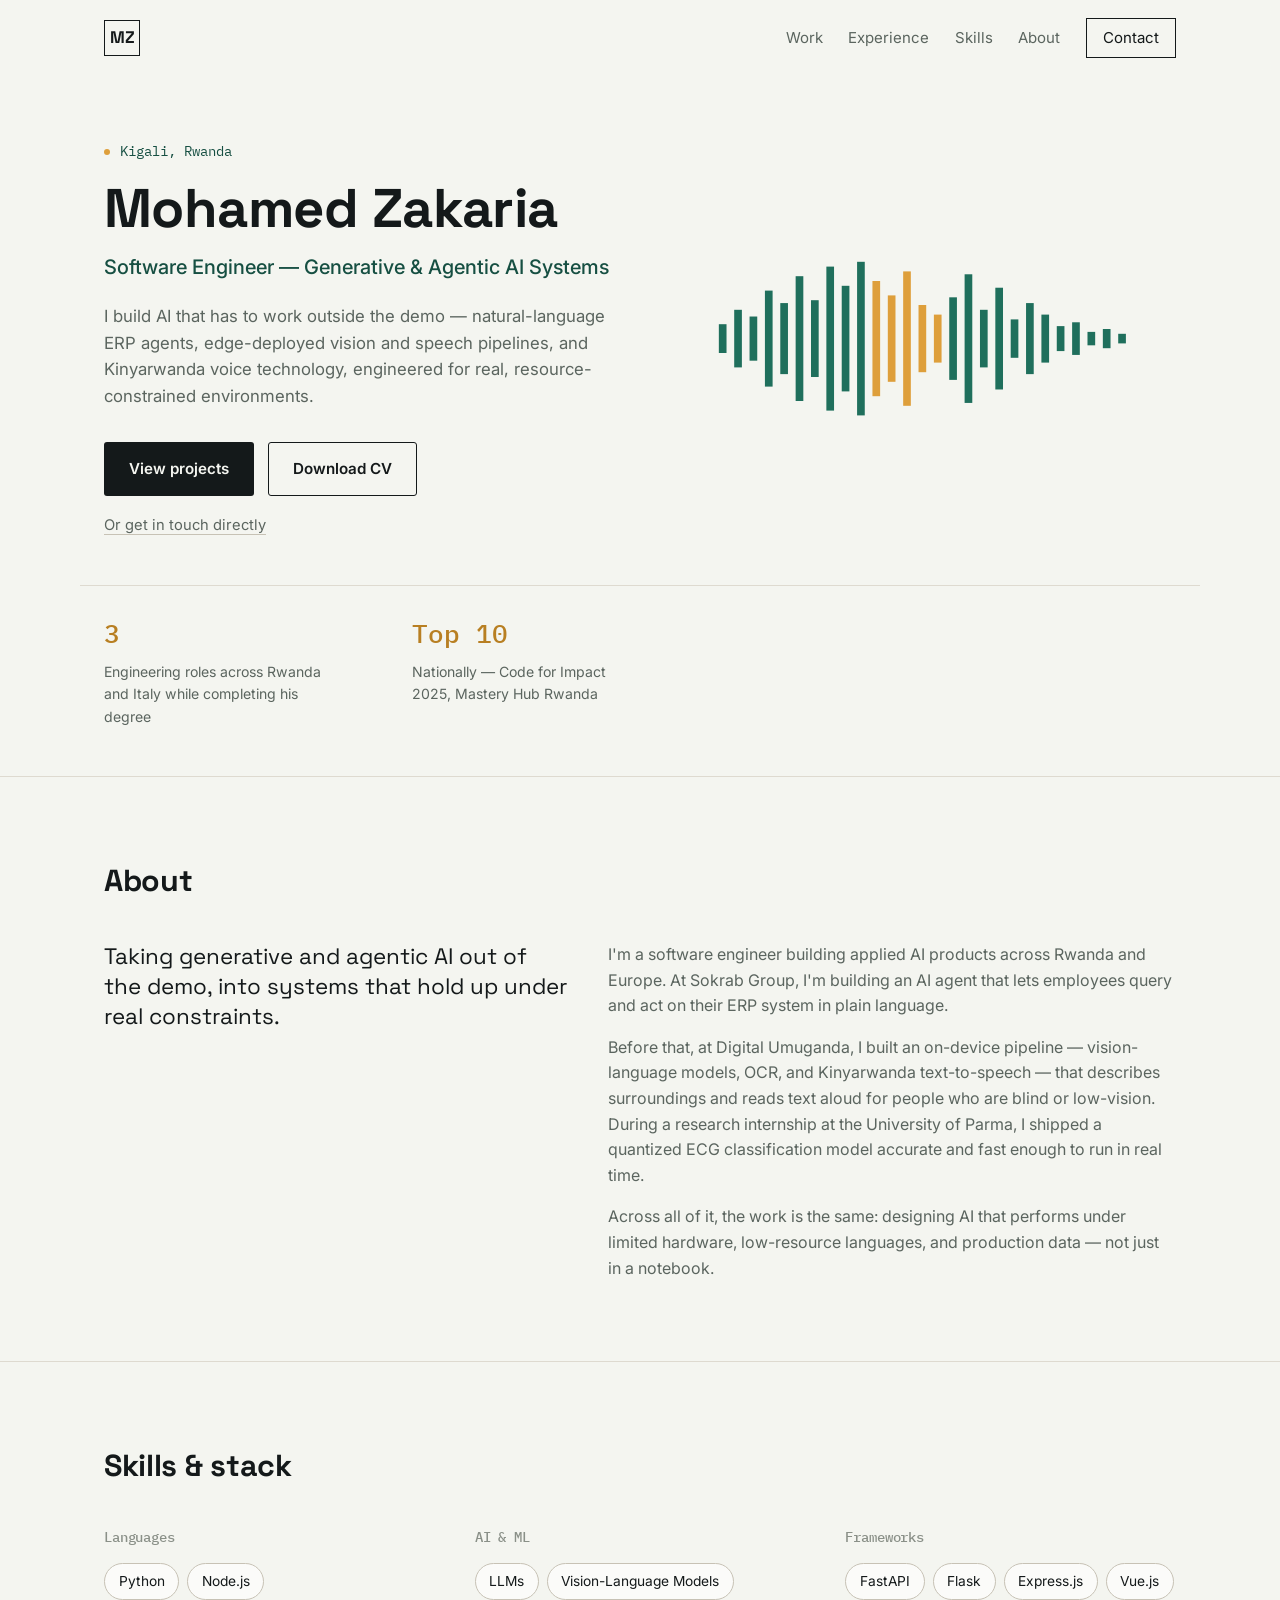
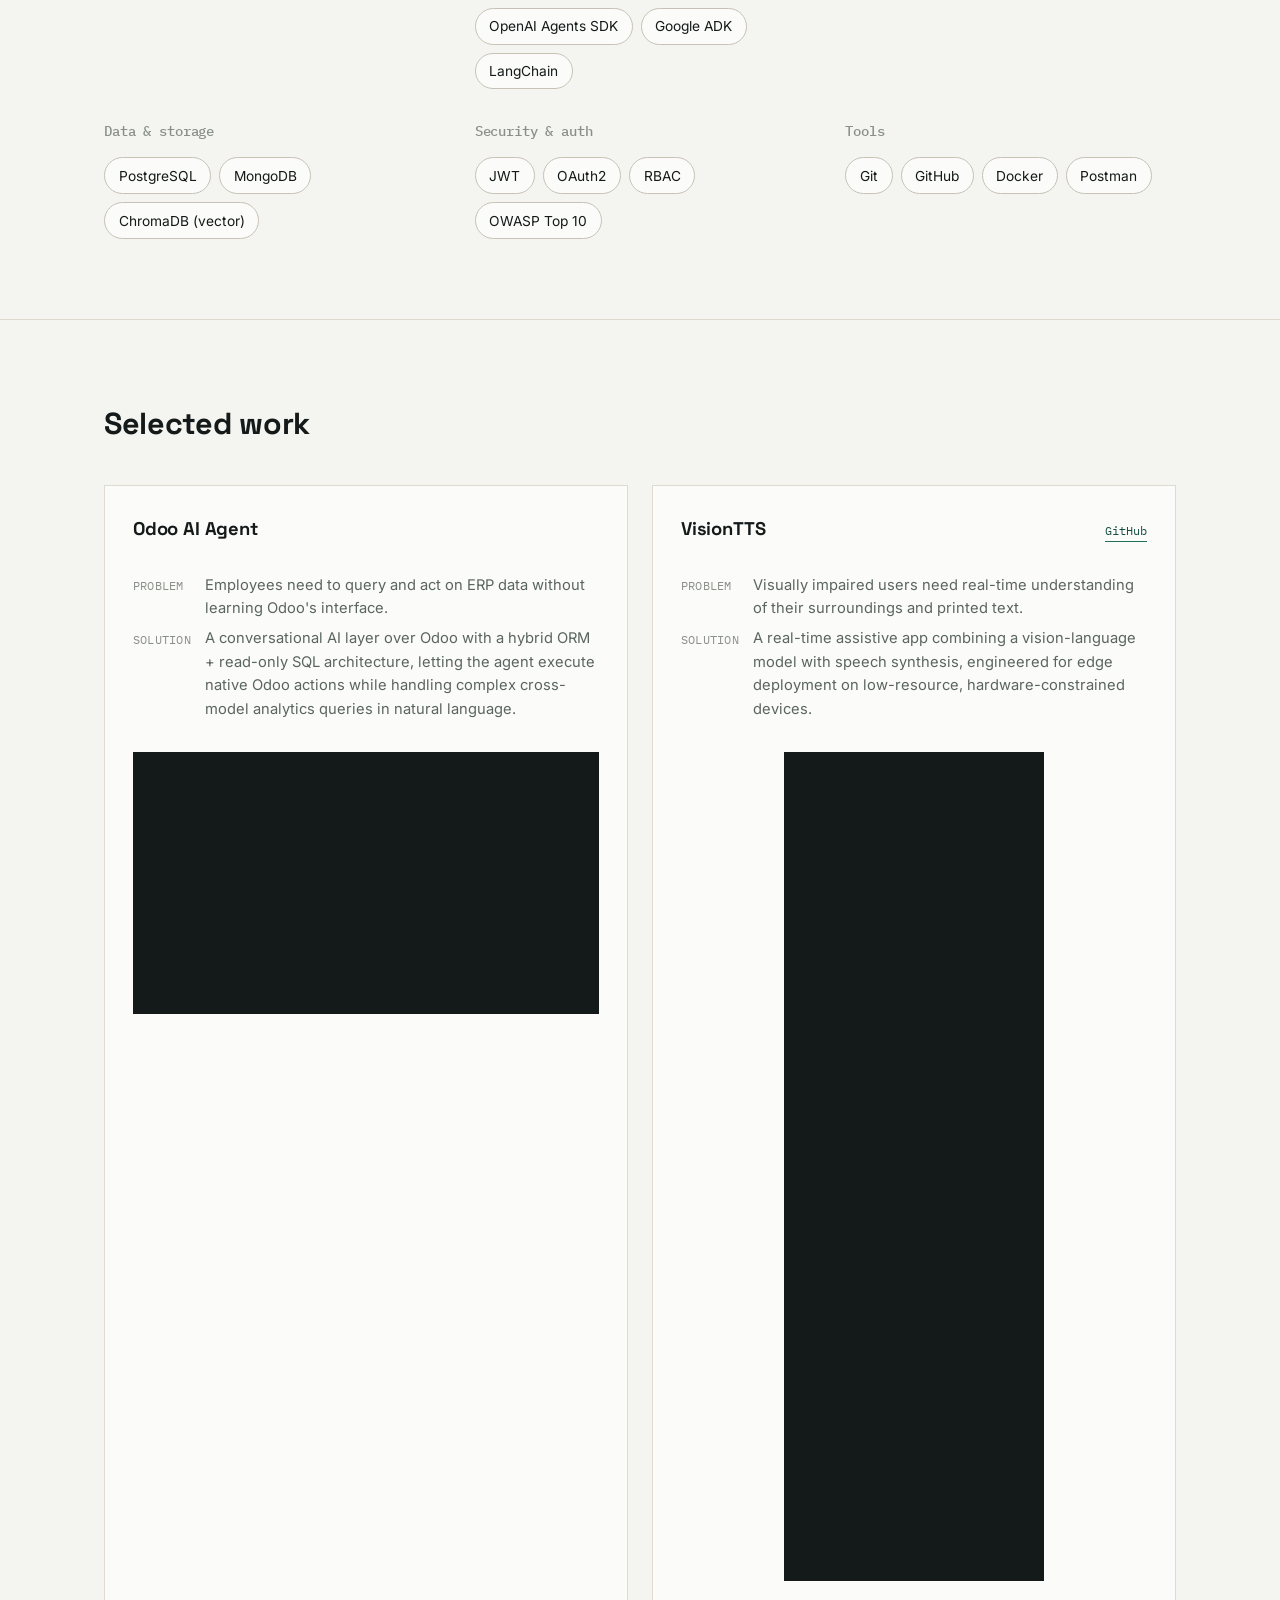
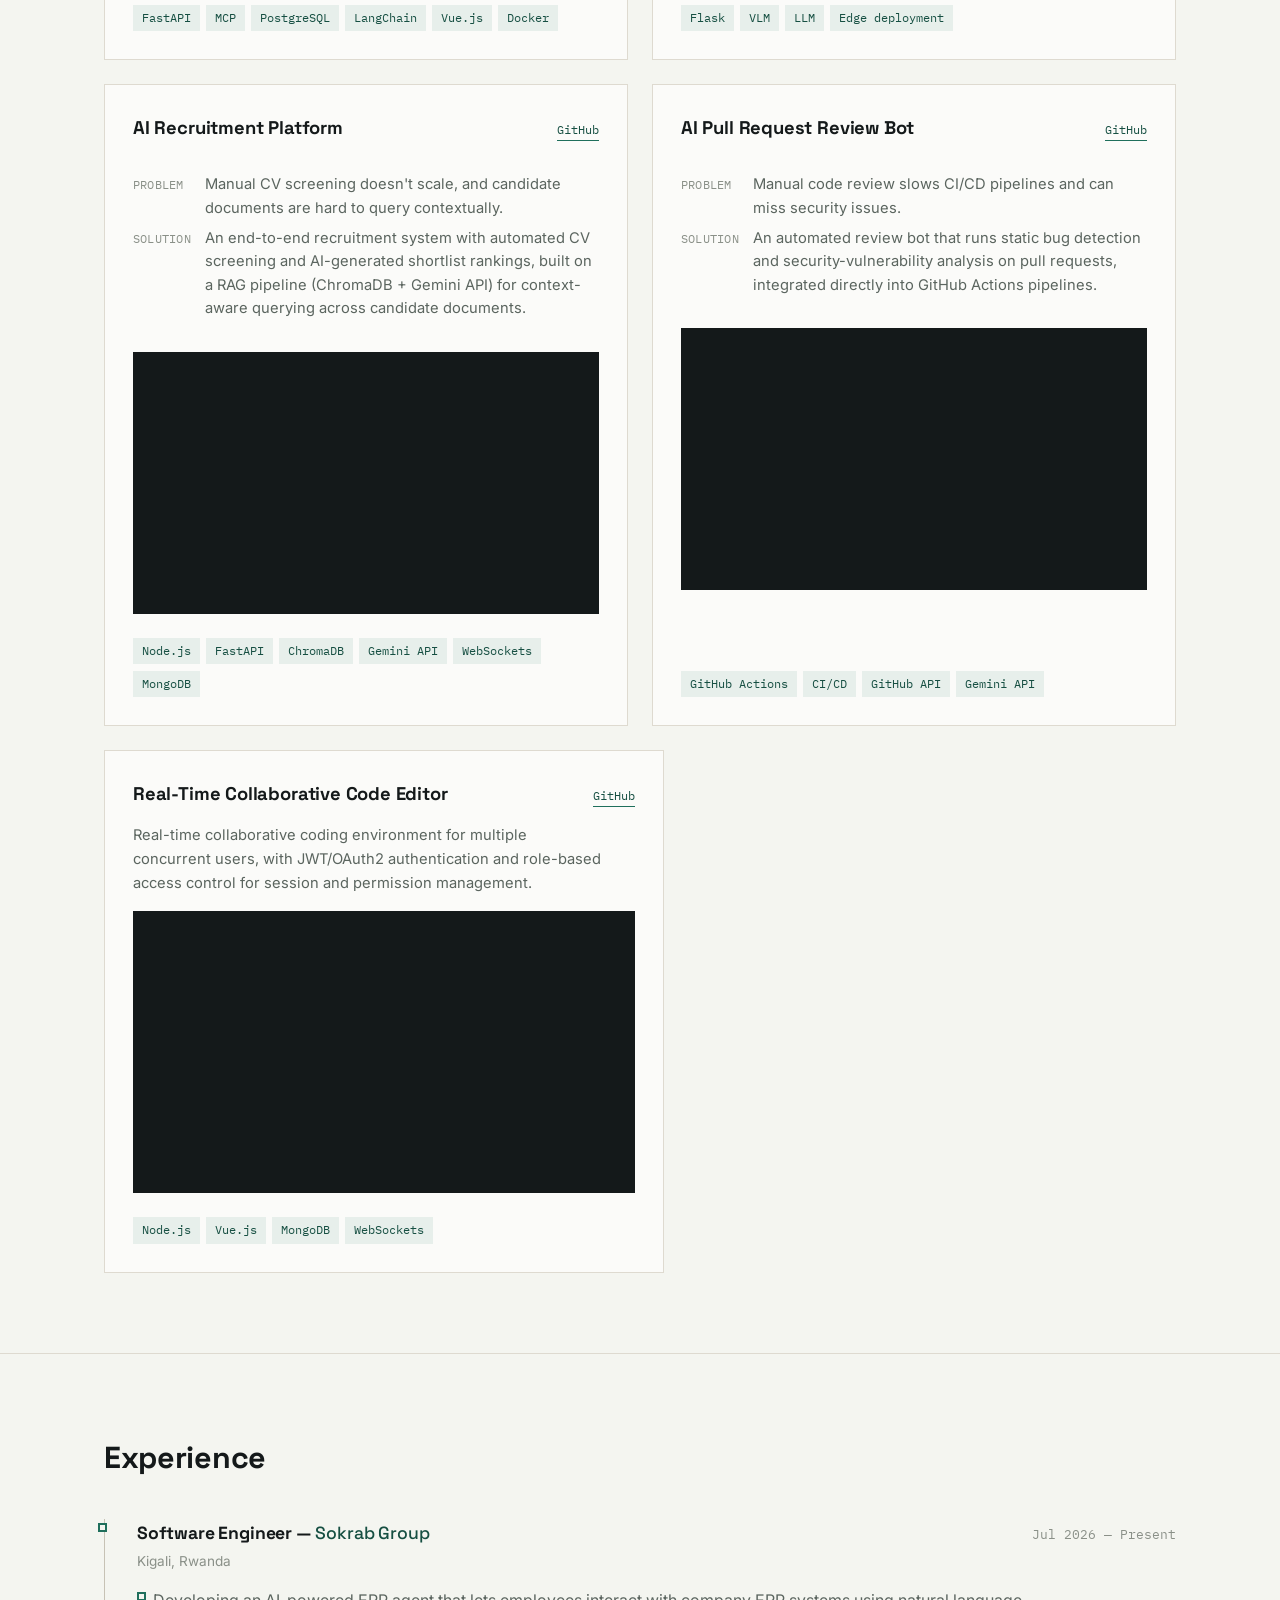
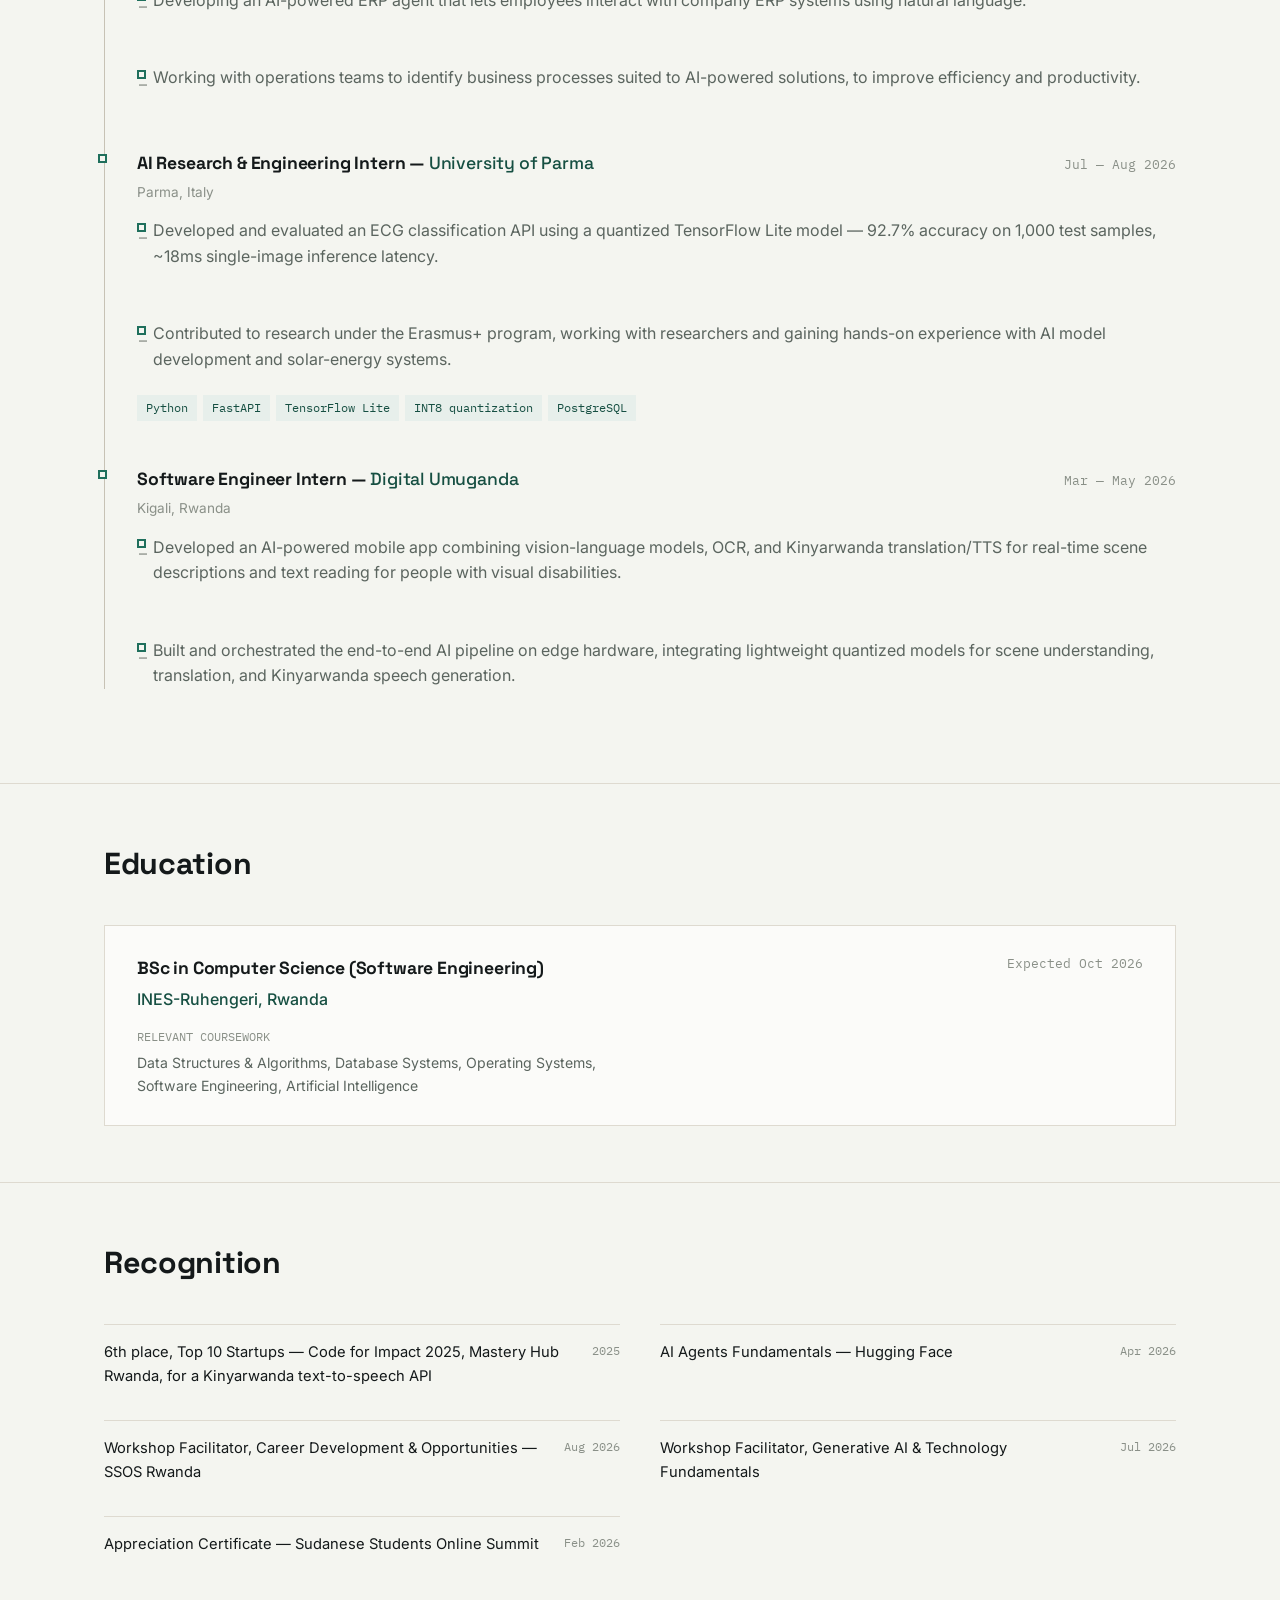
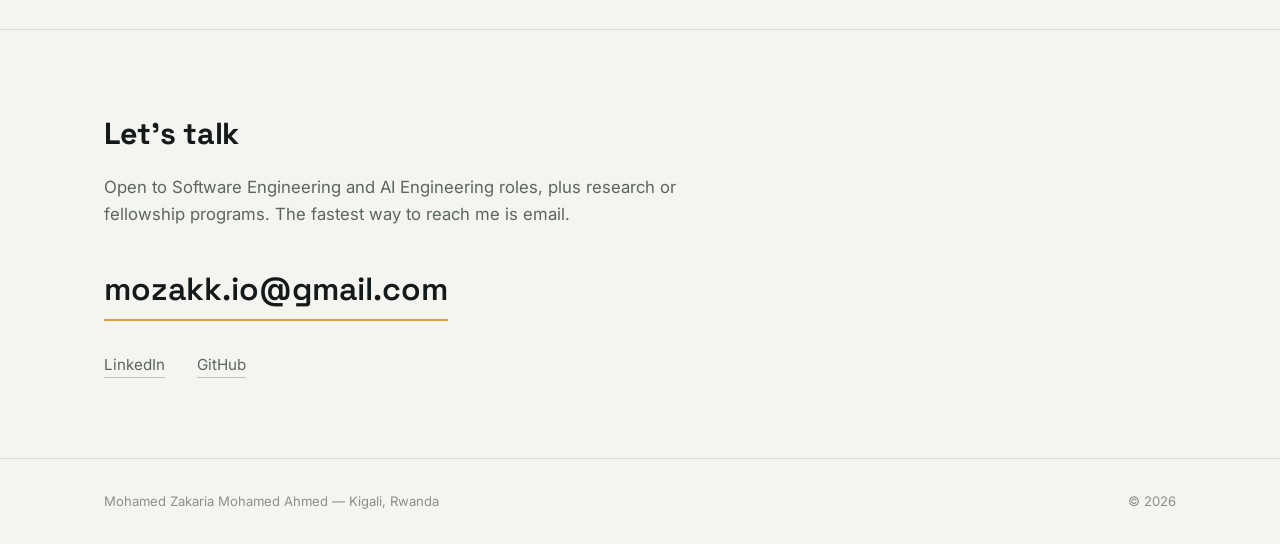
==== index.html @ 09d8ca40 "redesign" ====
<!DOCTYPE html>
<html lang="en">
<head>
<meta charset="UTF-8">
<meta name="viewport" content="width=device-width, initial-scale=1.0">
<title>Mohamed Zakaria — Software Engineer, Generative &amp; Agentic AI</title>
<meta name="description" content="Mohamed Zakaria is a software engineer building production AI systems — conversational ERP agents, edge-deployed vision &amp; speech pipelines, and Kinyarwanda voice technology — based in Kigali, Rwanda.">
<link rel="preconnect" href="https://fonts.googleapis.com">
<link rel="preconnect" href="https://fonts.gstatic.com" crossorigin>
<link href="https://fonts.googleapis.com/css2?family=Space+Grotesk:wght@500;600;700&family=Inter:wght@400;500;600&family=IBM+Plex+Mono:wght@400;500&display=swap" rel="stylesheet">
<style>
  :root{
    --paper:#F4F5F0;
    --surface:#FBFBF9;
    --ink:#14191A;
    --ink-soft:#5B655F;
    --ink-faint:#8A9088;
    --line:#DEDAD0;
    --line-strong:#C7C2B5;
    --amber:#DE9F3B;
    --amber-dark:#B87F22;
    --teal:#1F6F5C;
    --teal-dark:#164F42;
    --teal-tint:#E7EFEB;
    --max:1120px;
    --font-display:'Space Grotesk', 'Segoe UI', sans-serif;
    --font-body:'Inter', 'Segoe UI', sans-serif;
    --font-mono:'IBM Plex Mono', 'Courier New', monospace;
  }

  *,*::before,*::after{ box-sizing:border-box; }
  html{ scroll-behavior:smooth; }
  @media (prefers-reduced-motion: reduce){
    html{ scroll-behavior:auto; }
    *,*::before,*::after{ animation-duration:0.001ms !important; animation-iteration-count:1 !important; transition-duration:0.001ms !important; scroll-behavior:auto !important; }
  }

  body{
    margin:0;
    background:var(--paper);
    color:var(--ink);
    font-family:var(--font-body);
    font-size:16px;
    line-height:1.6;
    -webkit-font-smoothing:antialiased;
  }

  h1,h2,h3{
    font-family:var(--font-display);
    color:var(--ink);
    margin:0;
    letter-spacing:-0.01em;
  }

  p{ margin:0; }

  a{ color:inherit; text-decoration:none; }

  ul,ol{ list-style:none; margin:0; padding:0; }

  img,svg{ display:block; max-width:100%; }

  :focus-visible{
    outline:2px solid var(--teal);
    outline-offset:3px;
  }

  .skip-link{
    position:absolute;
    left:-9999px;
    top:0;
    background:var(--ink);
    color:var(--paper);
    padding:0.75rem 1.25rem;
    z-index:200;
    font-family:var(--font-mono);
    font-size:0.85rem;
  }
  .skip-link:focus{ left:1rem; top:1rem; }

  .wrap{
    max-width:var(--max);
    margin:0 auto;
    padding:0 1.5rem;
  }

  /* ---------- Header ---------- */
  .site-header{
    position:sticky;
    top:0;
    z-index:100;
    background:rgba(244,245,240,0.9);
    backdrop-filter:blur(8px);
    border-bottom:1px solid transparent;
    transition:border-color 0.2s ease;
  }
  .site-header.scrolled{ border-bottom-color:var(--line); }

  .header-inner{
    max-width:var(--max);
    margin:0 auto;
    padding:1.1rem 1.5rem;
    display:flex;
    align-items:center;
    justify-content:space-between;
  }

  .mark{
    font-family:var(--font-display);
    font-weight:700;
    font-size:1.05rem;
    color:var(--ink);
    border:1px solid var(--ink);
    width:2.25rem;
    height:2.25rem;
    display:flex;
    align-items:center;
    justify-content:center;
  }

  .nav-toggle{
    display:none;
    background:none;
    border:1px solid var(--line-strong);
    color:var(--ink);
    font-family:var(--font-mono);
    font-size:0.8rem;
    padding:0.5rem 0.85rem;
    cursor:pointer;
  }

  .site-nav{
    display:flex;
    align-items:center;
    gap:1.6rem;
  }

  .site-nav a{
    font-size:0.94rem;
    color:var(--ink-soft);
    transition:color 0.15s ease;
    white-space:nowrap;
  }
  .site-nav a:hover{ color:var(--ink); }

  .nav-cta{
    color:var(--ink) !important;
    border:1px solid var(--ink);
    padding:0.45rem 1rem;
  }
  .nav-cta:hover{ background:var(--ink); color:var(--paper) !important; }

  @media (max-width:980px){
    .nav-toggle{ display:inline-block; }
    .site-nav{
      position:absolute;
      top:100%;
      left:0;
      right:0;
      background:var(--surface);
      border-bottom:1px solid var(--line);
      flex-direction:column;
      align-items:stretch;
      gap:0;
      padding:0.5rem 1.5rem 1.25rem;
      display:none;
    }
    .site-nav.open{ display:flex; }
    .site-nav a{
      padding:0.85rem 0;
      border-bottom:1px solid var(--line);
      color:var(--ink);
    }
    .nav-cta{ border:none; padding:0.85rem 0; text-align:left; }
    .nav-cta:hover{ background:none; color:var(--teal) !important; }
  }

  /* ---------- Hero ---------- */
  .hero{
    padding:4rem 0 3rem;
  }
  .hero-inner{
    max-width:var(--max);
    margin:0 auto;
    padding:0 1.5rem;
    display:grid;
    grid-template-columns:1.1fr 0.9fr;
    gap:3rem;
    align-items:center;
  }

  .hero-location{
    font-family:var(--font-mono);
    font-size:0.85rem;
    color:var(--teal-dark);
    margin-bottom:1.1rem;
  }
  .hero-location::before{
    content:"";
    display:inline-block;
    width:6px;
    height:6px;
    background:var(--amber);
    margin-right:0.6rem;
    border-radius:50%;
    vertical-align:middle;
  }

  .hero-text h1{
    font-size:clamp(2.4rem, 5vw, 3.4rem);
    line-height:1.05;
    margin-bottom:0.85rem;
  }

  .hero-role{
    font-size:clamp(1.05rem, 2vw, 1.25rem);
    color:var(--teal-dark);
    font-weight:500;
    margin-bottom:1.25rem;
  }

  .hero-lede{
    max-width:46ch;
    font-size:1.05rem;
    color:var(--ink-soft);
    margin-bottom:2rem;
  }

  .hero-actions{
    display:flex;
    flex-wrap:wrap;
    gap:0.9rem;
    align-items:center;
    margin-bottom:1rem;
  }

  .btn{
    display:inline-flex;
    align-items:center;
    gap:0.5rem;
    font-family:var(--font-body);
    font-weight:600;
    font-size:0.95rem;
    padding:0.85rem 1.5rem;
    border-radius:3px;
    border:1px solid transparent;
    cursor:pointer;
    transition:background 0.15s ease, color 0.15s ease, border-color 0.15s ease;
  }
  .btn-primary{
    background:var(--ink);
    color:var(--paper);
  }
  .btn-primary:hover{ background:var(--teal-dark); }
  .btn-outline{
    border-color:var(--ink);
    color:var(--ink);
  }
  .btn-outline:hover{ background:var(--ink); color:var(--paper); }

  .hero-secondary a{
    font-size:0.92rem;
    color:var(--ink-soft);
    border-bottom:1px solid var(--line-strong);
  }
  .hero-secondary a:hover{ color:var(--teal-dark); border-color:var(--teal-dark); }

  .hero-graphic{
    display:flex;
    align-items:center;
    justify-content:center;
  }

  .waveform-bar{
    transform:scaleY(0);
    transform-box:fill-box;
    transform-origin:center;
    animation:rise 0.7s cubic-bezier(.2,.8,.2,1) forwards;
  }
  @keyframes rise{ to{ transform:scaleY(1); } }

  /* ---------- Stat strip ---------- */
  .stat-strip{
    max-width:var(--max);
    margin:3rem auto 0;
    padding:1.75rem 1.5rem 0;
    border-top:1px solid var(--line);
    display:flex;
    flex-wrap:wrap;
    gap:2rem 3rem;
  }
  .stat{ flex:0 1 260px; }
  .stat dt{
    font-family:var(--font-mono);
    font-size:1.6rem;
    color:var(--amber-dark);
    font-weight:500;
    margin-bottom:0.35rem;
  }
  .stat dd{
    margin:0;
    font-size:0.88rem;
    color:var(--ink-soft);
    max-width:26ch;
  }

  @media (max-width:900px){
    .hero-inner{ grid-template-columns:1fr; }
    .hero-graphic{ order:-1; max-width:340px; margin:0 auto; }
    .stat-strip{ gap:1.25rem 2rem; }
  }

  /* ---------- Sections ---------- */
  .section{
    padding:5rem 0;
    border-top:1px solid var(--line);
  }
  .section-tight{ padding:3.5rem 0; }
  .section h2{
    font-size:clamp(1.5rem, 3vw, 1.9rem);
    margin-bottom:2.25rem;
  }

  /* About */
  .about-grid{
    display:grid;
    grid-template-columns:0.9fr 1.1fr;
    gap:2.5rem;
  }
  .about-lead{
    font-family:var(--font-display);
    font-size:1.4rem;
    line-height:1.35;
    color:var(--ink);
  }
  .about-body p{
    color:var(--ink-soft);
    margin-bottom:1rem;
    max-width:62ch;
  }
  .about-body p:last-child{ margin-bottom:0; }
  @media (max-width:820px){
    .about-grid{ grid-template-columns:1fr; gap:1.5rem; }
  }

  /* Skills */
  .skills-grid{
    display:grid;
    grid-template-columns:repeat(3,1fr);
    gap:2rem 2.5rem;
  }
  .skill-group h3{
    font-family:var(--font-mono);
    font-size:0.85rem;
    font-weight:500;
    color:var(--ink-faint);
    margin-bottom:0.9rem;
  }
  .chip-list{
    display:flex;
    flex-wrap:wrap;
    gap:0.5rem;
  }
  .chip{
    font-size:0.86rem;
    padding:0.4rem 0.85rem;
    border:1px solid var(--line-strong);
    border-radius:999px;
    color:var(--ink);
    background:var(--surface);
  }
  @media (max-width:820px){
    .skills-grid{ grid-template-columns:1fr 1fr; }
  }
  @media (max-width:560px){
    .skills-grid{ grid-template-columns:1fr; }
  }

  /* Projects */
  .project-grid{
    display:grid;
    grid-template-columns:1fr 1fr;
    gap:1.5rem;
  }
  .project-card{
    border:1px solid var(--line);
    background:var(--surface);
    padding:1.75rem;
    display:flex;
    flex-direction:column;
    gap:1rem;
  }
  .project-head{
    display:flex;
    justify-content:space-between;
    align-items:baseline;
    gap:1rem;
  }
  .project-head h3{
    font-size:1.15rem;
  }
  .project-links{
    display:flex;
    gap:0.9rem;
    flex-shrink:0;
  }
  .project-links a{
    font-family:var(--font-mono);
    font-size:0.78rem;
    color:var(--teal-dark);
    border-bottom:1px solid var(--teal);
    white-space:nowrap;
  }
  .project-links a:hover{ color:var(--amber-dark); border-color:var(--amber-dark); }

  .project-row{
    display:grid;
    grid-template-columns:auto 1fr;
    gap:0.4rem 0.9rem;
    font-size:0.92rem;
  }
  .project-row dt{
    font-family:var(--font-mono);
    font-size:0.72rem;
    text-transform:uppercase;
    letter-spacing:0.02em;
    color:var(--ink-faint);
    padding-top:0.2rem;
  }
  .project-row dd{
    margin:0;
    color:var(--ink-soft);
  }

  .video-embed{
    position:relative;
    width:100%;
    height:0;
    padding-bottom:56.25%; /* 16:9 */
    background:var(--ink);
    overflow:hidden;
  }
  .video-embed iframe{
    position:absolute;
    inset:0;
    width:100%;
    height:100%;
    border:0;
  }
  .video-embed.vertical{
    padding-bottom:177.78%; /* 9:16, for Shorts */
    max-width:260px;
    margin:0 auto;
  }

  .project-desc{
    color:var(--ink-soft);
    font-size:0.92rem;
    max-width:52ch;
  }

  .project-tech{
    display:flex;
    flex-wrap:wrap;
    gap:0.4rem;
    margin-top:auto;
    padding-top:0.5rem;
  }
  .tech-tag{
    font-family:var(--font-mono);
    font-size:0.72rem;
    color:var(--teal-dark);
    background:var(--teal-tint);
    padding:0.25rem 0.55rem;
  }

  .project-secondary{ margin-top:1.5rem; max-width:560px; }

  @media (max-width:820px){
    .project-grid{ grid-template-columns:1fr; }
  }

  /* Experience timeline */
  .timeline{
    position:relative;
    padding-left:2rem;
    border-left:1px solid var(--line-strong);
  }
  .timeline li{
    position:relative;
    padding-bottom:2.75rem;
  }
  .timeline li:last-child{ padding-bottom:0; }
  .timeline li::before{
    content:"";
    position:absolute;
    left:-2.42rem;
    top:0.3rem;
    width:9px;
    height:9px;
    background:var(--paper);
    border:2px solid var(--teal);
  }
  .role-head{
    display:flex;
    flex-wrap:wrap;
    justify-content:space-between;
    align-items:baseline;
    gap:0.5rem 1.5rem;
    margin-bottom:0.3rem;
  }
  .role-head h3{ font-size:1.1rem; }
  .role-org{ color:var(--teal-dark); font-weight:500; }
  .role-date{
    font-family:var(--font-mono);
    font-size:0.8rem;
    color:var(--ink-faint);
    white-space:nowrap;
  }
  .role-loc{
    font-size:0.85rem;
    color:var(--ink-faint);
    margin-bottom:0.9rem;
  }
  .role-points{ margin-bottom:0.9rem; }
  .role-points li{
    color:var(--ink-soft);
    padding-left:1rem;
    position:relative;
    margin-bottom:0.5rem;
  }
  .role-points li::before{
    content:"–";
    position:absolute;
    left:0;
    color:var(--ink-faint);
  }
  .role-points li:last-child{ margin-bottom:0; }

  /* Education */
  .edu-card{
    border:1px solid var(--line);
    background:var(--surface);
    padding:1.75rem 2rem;
    display:flex;
    flex-wrap:wrap;
    justify-content:space-between;
    gap:1rem 2rem;
    align-items:flex-start;
  }
  .edu-card h3{ font-size:1.1rem; margin-bottom:0.3rem; }
  .edu-org{ color:var(--teal-dark); font-weight:500; margin-bottom:0.9rem; }
  .edu-coursework{ font-size:0.88rem; color:var(--ink-soft); max-width:56ch; }
  .edu-coursework span{ color:var(--ink-faint); font-family:var(--font-mono); font-size:0.75rem; text-transform:uppercase; display:block; margin-bottom:0.4rem; }
  .edu-date{
    font-family:var(--font-mono);
    font-size:0.8rem;
    color:var(--ink-faint);
    white-space:nowrap;
  }

  /* Recognition */
  .recognition-list{
    display:grid;
    grid-template-columns:1fr 1fr;
    gap:1rem 2.5rem;
  }
  .recognition-list li{
    padding:1rem 0;
    border-top:1px solid var(--line);
    display:flex;
    justify-content:space-between;
    gap:1rem;
    font-size:0.92rem;
  }
  .recognition-list .r-what{ color:var(--ink); }
  .recognition-list .r-when{
    font-family:var(--font-mono);
    font-size:0.78rem;
    color:var(--ink-faint);
    white-space:nowrap;
  }
  @media (max-width:700px){
    .recognition-list{ grid-template-columns:1fr; }
  }

  /* Contact */
  .contact-section h2{ margin-bottom:1rem; }
  .contact-lede{
    color:var(--ink-soft);
    max-width:52ch;
    margin-bottom:2.25rem;
    font-size:1.05rem;
  }
  .contact-email{
    display:inline-block;
    font-family:var(--font-display);
    font-size:clamp(1.4rem,4vw,2rem);
    font-weight:600;
    color:var(--ink);
    border-bottom:2px solid var(--amber);
    padding-bottom:0.2rem;
    margin-bottom:2rem;
  }
  .contact-email:hover{ color:var(--teal-dark); border-color:var(--teal-dark); }
  .contact-links{
    display:flex;
    gap:2rem;
  }
  .contact-links a{
    font-size:0.95rem;
    color:var(--ink-soft);
    border-bottom:1px solid var(--line-strong);
  }
  .contact-links a:hover{ color:var(--teal-dark); border-color:var(--teal-dark); }

  /* Footer */
  .site-footer{
    border-top:1px solid var(--line);
    padding:2rem 0;
  }
  .footer-inner{
    display:flex;
    flex-wrap:wrap;
    justify-content:space-between;
    gap:0.75rem;
    font-size:0.82rem;
    color:var(--ink-faint);
  }
</style>
</head>
<body>

<a class="skip-link" href="#main">Skip to content</a>

<header class="site-header" id="siteHeader">
  <div class="header-inner">
    <a href="#top" class="mark" aria-label="Back to top">MZ</a>
    <button class="nav-toggle" id="navToggle" aria-expanded="false" aria-controls="primary-nav">Menu</button>
    <nav id="primary-nav" class="site-nav">
      <a href="#work">Work</a>
      <a href="#experience">Experience</a>
      <a href="#skills">Skills</a>
      <a href="#about">About</a>
      <a href="#contact" class="nav-cta">Contact</a>
    </nav>
  </div>
</header>

<main id="main">

  <section id="top" class="hero">
    <div class="hero-inner">
      <div class="hero-text">
        <p class="hero-location">Kigali, Rwanda</p>
        <h1>Mohamed Zakaria</h1>
        <p class="hero-role">Software Engineer — Generative &amp; Agentic AI Systems</p>
        <p class="hero-lede">I build AI that has to work outside the demo — natural-language ERP agents, edge-deployed vision and speech pipelines, and Kinyarwanda voice technology, engineered for real, resource-constrained environments.</p>
        <div class="hero-actions">
          <a class="btn btn-primary" href="#work">View projects</a>
          <a class="btn btn-outline" href="resume.pdf" download>Download CV</a>
        </div>
        <p class="hero-secondary"><a href="#contact">Or get in touch directly</a></p>
      </div>
      <div class="hero-graphic" aria-hidden="true">
        <svg viewBox="0 0 480 170" width="100%" role="img" aria-hidden="true">
          <!-- waveform bars, alternating teal / amber -->
          <g fill="#1F6F5C">
            <rect class="waveform-bar" x="4" y="70" width="8" height="30" style="animation-delay:0.02s"/>
            <rect class="waveform-bar" x="20" y="55" width="8" height="60" style="animation-delay:0.05s"/>
            <rect class="waveform-bar" x="36" y="62" width="8" height="46" style="animation-delay:0.08s"/>
            <rect class="waveform-bar" x="52" y="35" width="8" height="100" style="animation-delay:0.11s"/>
            <rect class="waveform-bar" x="68" y="48" width="8" height="74" style="animation-delay:0.14s"/>
            <rect class="waveform-bar" x="84" y="20" width="8" height="130" style="animation-delay:0.17s"/>
            <rect class="waveform-bar" x="100" y="45" width="8" height="80" style="animation-delay:0.20s"/>
            <rect class="waveform-bar" x="116" y="10" width="8" height="150" style="animation-delay:0.23s"/>
            <rect class="waveform-bar" x="132" y="30" width="8" height="110" style="animation-delay:0.26s"/>
            <rect class="waveform-bar" x="148" y="5" width="8" height="160" style="animation-delay:0.29s"/>
          </g>
          <g fill="#DE9F3B">
            <rect class="waveform-bar" x="164" y="25" width="8" height="120" style="animation-delay:0.32s"/>
            <rect class="waveform-bar" x="180" y="40" width="8" height="90" style="animation-delay:0.35s"/>
            <rect class="waveform-bar" x="196" y="15" width="8" height="140" style="animation-delay:0.38s"/>
            <rect class="waveform-bar" x="212" y="50" width="8" height="70" style="animation-delay:0.41s"/>
            <rect class="waveform-bar" x="228" y="60" width="8" height="50" style="animation-delay:0.44s"/>
          </g>
          <g fill="#1F6F5C">
            <rect class="waveform-bar" x="244" y="42" width="8" height="86" style="animation-delay:0.47s"/>
            <rect class="waveform-bar" x="260" y="18" width="8" height="134" style="animation-delay:0.50s"/>
            <rect class="waveform-bar" x="276" y="55" width="8" height="60" style="animation-delay:0.53s"/>
            <rect class="waveform-bar" x="292" y="32" width="8" height="106" style="animation-delay:0.56s"/>
            <rect class="waveform-bar" x="308" y="65" width="8" height="40" style="animation-delay:0.59s"/>
            <rect class="waveform-bar" x="324" y="48" width="8" height="74" style="animation-delay:0.62s"/>
            <rect class="waveform-bar" x="340" y="60" width="8" height="50" style="animation-delay:0.65s"/>
            <rect class="waveform-bar" x="356" y="72" width="8" height="26" style="animation-delay:0.68s"/>
            <rect class="waveform-bar" x="372" y="68" width="8" height="34" style="animation-delay:0.71s"/>
            <rect class="waveform-bar" x="388" y="78" width="8" height="14" style="animation-delay:0.74s"/>
            <rect class="waveform-bar" x="404" y="75" width="8" height="20" style="animation-delay:0.77s"/>
            <rect class="waveform-bar" x="420" y="80" width="8" height="10" style="animation-delay:0.80s"/>
          </g>
        </svg>
      </div>
    </div>

    <dl class="stat-strip">
      <div class="stat">
        <dt>3</dt>
        <dd>Engineering roles across Rwanda and Italy while completing his degree</dd>
      </div>
      <div class="stat">
        <dt>Top 10</dt>
        <dd>Nationally — Code for Impact 2025, Mastery Hub Rwanda</dd>
      </div>
    </dl>
  </section>

  <section id="about" class="section">
    <div class="wrap">
      <h2>About</h2>
      <div class="about-grid">
        <p class="about-lead">Taking generative and agentic AI out of the demo, into systems that hold up under real constraints.</p>
        <div class="about-body">
          <p>I'm a software engineer building applied AI products across Rwanda and Europe. At Sokrab Group, I'm building an AI agent that lets employees query and act on their ERP system in plain language.</p>
          <p>Before that, at Digital Umuganda, I built an on-device pipeline — vision-language models, OCR, and Kinyarwanda text-to-speech — that describes surroundings and reads text aloud for people who are blind or low-vision. During a research internship at the University of Parma, I shipped a quantized ECG classification model accurate and fast enough to run in real time.</p>
          <p>Across all of it, the work is the same: designing AI that performs under limited hardware, low-resource languages, and production data — not just in a notebook.</p>
        </div>
      </div>
    </div>
  </section>

  <section id="skills" class="section">
    <div class="wrap">
      <h2>Skills &amp; stack</h2>
      <div class="skills-grid">
        <div class="skill-group">
          <h3>Languages</h3>
          <ul class="chip-list">
            <li class="chip">Python</li>
            <li class="chip">Node.js</li>
          </ul>
        </div>
        <div class="skill-group">
          <h3>AI &amp; ML</h3>
          <ul class="chip-list">
            <li class="chip">LLMs</li>
            <li class="chip">Vision-Language Models</li>
            <li class="chip">OpenAI Agents SDK</li>
            <li class="chip">Google ADK</li>
            <li class="chip">LangChain</li>
          </ul>
        </div>
        <div class="skill-group">
          <h3>Frameworks</h3>
          <ul class="chip-list">
            <li class="chip">FastAPI</li>
            <li class="chip">Flask</li>
            <li class="chip">Express.js</li>
            <li class="chip">Vue.js</li>
          </ul>
        </div>
        <div class="skill-group">
          <h3>Data &amp; storage</h3>
          <ul class="chip-list">
            <li class="chip">PostgreSQL</li>
            <li class="chip">MongoDB</li>
            <li class="chip">ChromaDB (vector)</li>
          </ul>
        </div>
        <div class="skill-group">
          <h3>Security &amp; auth</h3>
          <ul class="chip-list">
            <li class="chip">JWT</li>
            <li class="chip">OAuth2</li>
            <li class="chip">RBAC</li>
            <li class="chip">OWASP Top 10</li>
          </ul>
        </div>
        <div class="skill-group">
          <h3>Tools</h3>
          <ul class="chip-list">
            <li class="chip">Git</li>
            <li class="chip">GitHub</li>
            <li class="chip">Docker</li>
            <li class="chip">Postman</li>
          </ul>
        </div>
      </div>
    </div>
  </section>

  <section id="work" class="section">
    <div class="wrap">
      <h2>Selected work</h2>
      <div class="project-grid">

        <article class="project-card">
          <div class="project-head">
            <h3>Odoo AI Agent</h3>
          </div>
          <dl class="project-row">
            <dt>Problem</dt><dd>Employees need to query and act on ERP data without learning Odoo's interface.</dd>
            <dt>Solution</dt><dd>A conversational AI layer over Odoo with a hybrid ORM + read-only SQL architecture, letting the agent execute native Odoo actions while handling complex cross-model analytics queries in natural language.</dd>
          </dl>
          <div class="video-embed">
            <iframe src="https://www.youtube.com/embed/9TT4dH_IXvw?si=fUGaPd4lObEoG0dS" title="Odoo AI Agent demo video" loading="lazy" allow="accelerometer; autoplay; clipboard-write; encrypted-media; gyroscope; picture-in-picture; web-share" referrerpolicy="strict-origin-when-cross-origin" allowfullscreen></iframe>
          </div>
          <div class="project-tech">
            <span class="tech-tag">FastAPI</span><span class="tech-tag">MCP</span><span class="tech-tag">PostgreSQL</span><span class="tech-tag">LangChain</span><span class="tech-tag">Vue.js</span><span class="tech-tag">Docker</span>
          </div>
        </article>

        <article class="project-card">
          <div class="project-head">
            <h3>VisionTTS</h3>
            <div class="project-links">
              <a href="https://github.com/zakk-io/VisionTTS">GitHub</a>
            </div>
          </div>
          <dl class="project-row">
            <dt>Problem</dt><dd>Visually impaired users need real-time understanding of their surroundings and printed text.</dd>
            <dt>Solution</dt><dd>A real-time assistive app combining a vision-language model with speech synthesis, engineered for edge deployment on low-resource, hardware-constrained devices.</dd>
          </dl>
          <div class="video-embed vertical">
            <iframe src="https://www.youtube.com/embed/PjjrJgnLv74?si=WTX_MVe2WaNV8cxO" title="VisionTTS demo video" loading="lazy" allow="accelerometer; autoplay; clipboard-write; encrypted-media; gyroscope; picture-in-picture; web-share" referrerpolicy="strict-origin-when-cross-origin" allowfullscreen></iframe>
          </div>
          <div class="project-tech">
            <span class="tech-tag">Flask</span><span class="tech-tag">VLM</span><span class="tech-tag">LLM</span><span class="tech-tag">Edge deployment</span>
          </div>
        </article>

        <article class="project-card">
          <div class="project-head">
            <h3>AI Recruitment Platform</h3>
            <div class="project-links">
              <a href="https://github.com/zakk-io/Umurava-AI-Hackathon">GitHub</a>
            </div>
          </div>
          <dl class="project-row">
            <dt>Problem</dt><dd>Manual CV screening doesn't scale, and candidate documents are hard to query contextually.</dd>
            <dt>Solution</dt><dd>An end-to-end recruitment system with automated CV screening and AI-generated shortlist rankings, built on a RAG pipeline (ChromaDB + Gemini API) for context-aware querying across candidate documents.</dd>
          </dl>
          <div class="video-embed">
            <iframe src="https://www.youtube.com/embed/8nf-zgekvn0?si=lgz2tWc-KYyXhHUQ" title="AI-Powered Recruitment Platform demo video" loading="lazy" allow="accelerometer; autoplay; clipboard-write; encrypted-media; gyroscope; picture-in-picture; web-share" referrerpolicy="strict-origin-when-cross-origin" allowfullscreen></iframe>
          </div>
          <div class="project-tech">
            <span class="tech-tag">Node.js</span><span class="tech-tag">FastAPI</span><span class="tech-tag">ChromaDB</span><span class="tech-tag">Gemini API</span><span class="tech-tag">WebSockets</span><span class="tech-tag">MongoDB</span>
          </div>
        </article>

        <article class="project-card">
          <div class="project-head">
            <h3>AI Pull Request Review Bot</h3>
            <div class="project-links">
              <a href="https://github.com/zakk-io/pull_request_bot">GitHub</a>
            </div>
          </div>
          <dl class="project-row">
            <dt>Problem</dt><dd>Manual code review slows CI/CD pipelines and can miss security issues.</dd>
            <dt>Solution</dt><dd>An automated review bot that runs static bug detection and security-vulnerability analysis on pull requests, integrated directly into GitHub Actions pipelines.</dd>
          </dl>
          <div class="video-embed">
            <iframe src="https://www.youtube.com/embed/IbyJgnipzLs?si=ofpWnopVOgjvKg1f" title="AI Pull Request Bot: Automatically Detect Bugs &amp; Issues in Your Code!" loading="lazy" allow="accelerometer; autoplay; clipboard-write; encrypted-media; gyroscope; picture-in-picture; web-share" referrerpolicy="strict-origin-when-cross-origin" allowfullscreen></iframe>
          </div>
          <div class="project-tech">
            <span class="tech-tag">GitHub Actions</span><span class="tech-tag">CI/CD</span><span class="tech-tag">GitHub API</span><span class="tech-tag">Gemini API</span>
          </div>
        </article>

      </div>

      <div class="project-secondary">
        <article class="project-card compact">
          <div class="project-head">
            <h3>Real-Time Collaborative Code Editor</h3>
            <div class="project-links">
              <a href="https://github.com/zakk-io/CoddyGame-api">GitHub</a>
            </div>
          </div>
          <p class="project-desc">Real-time collaborative coding environment for multiple concurrent users, with JWT/OAuth2 authentication and role-based access control for session and permission management.</p>
          <div class="video-embed">
            <iframe src="https://www.youtube.com/embed/rEUlvT-xlVE?si=_oDjb65igZZSeKiy" title="Real-Time Collaborative Code Editor demo video" loading="lazy" allow="accelerometer; autoplay; clipboard-write; encrypted-media; gyroscope; picture-in-picture; web-share" referrerpolicy="strict-origin-when-cross-origin" allowfullscreen></iframe>
          </div>
          <div class="project-tech">
            <span class="tech-tag">Node.js</span><span class="tech-tag">Vue.js</span><span class="tech-tag">MongoDB</span><span class="tech-tag">WebSockets</span>
          </div>
        </article>
      </div>
    </div>
  </section>

  <section id="experience" class="section">
    <div class="wrap">
      <h2>Experience</h2>
      <ol class="timeline">
        <li>
          <div class="role-head">
            <h3>Software Engineer — <span class="role-org">Sokrab Group</span></h3>
            <span class="role-date">Jul 2026 — Present</span>
          </div>
          <p class="role-loc">Kigali, Rwanda</p>
          <ul class="role-points">
            <li>Developing an AI-powered ERP agent that lets employees interact with company ERP systems using natural language.</li>
            <li>Working with operations teams to identify business processes suited to AI-powered solutions, to improve efficiency and productivity.</li>
          </ul>
        </li>
        <li>
          <div class="role-head">
            <h3>AI Research &amp; Engineering Intern — <span class="role-org">University of Parma</span></h3>
            <span class="role-date">Jul — Aug 2026</span>
          </div>
          <p class="role-loc">Parma, Italy</p>
          <ul class="role-points">
            <li>Developed and evaluated an ECG classification API using a quantized TensorFlow Lite model — 92.7% accuracy on 1,000 test samples, ~18ms single-image inference latency.</li>
            <li>Contributed to research under the Erasmus+ program, working with researchers and gaining hands-on experience with AI model development and solar-energy systems.</li>
          </ul>
          <div class="project-tech">
            <span class="tech-tag">Python</span><span class="tech-tag">FastAPI</span><span class="tech-tag">TensorFlow Lite</span><span class="tech-tag">INT8 quantization</span><span class="tech-tag">PostgreSQL</span>
          </div>
        </li>
        <li>
          <div class="role-head">
            <h3>Software Engineer Intern — <span class="role-org">Digital Umuganda</span></h3>
            <span class="role-date">Mar — May 2026</span>
          </div>
          <p class="role-loc">Kigali, Rwanda</p>
          <ul class="role-points">
            <li>Developed an AI-powered mobile app combining vision-language models, OCR, and Kinyarwanda translation/TTS for real-time scene descriptions and text reading for people with visual disabilities.</li>
            <li>Built and orchestrated the end-to-end AI pipeline on edge hardware, integrating lightweight quantized models for scene understanding, translation, and Kinyarwanda speech generation.</li>
          </ul>
        </li>
      </ol>
    </div>
  </section>

  <section id="education" class="section section-tight">
    <div class="wrap">
      <h2>Education</h2>
      <div class="edu-card">
        <div>
          <h3>BSc in Computer Science (Software Engineering)</h3>
          <p class="edu-org">INES-Ruhengeri, Rwanda</p>
          <p class="edu-coursework">
            <span>Relevant coursework</span>
            Data Structures &amp; Algorithms, Database Systems, Operating Systems, Software Engineering, Artificial Intelligence
          </p>
        </div>
        <span class="edu-date">Expected Oct 2026</span>
      </div>
    </div>
  </section>

  <section id="recognition" class="section section-tight">
    <div class="wrap">
      <h2>Recognition</h2>
      <ul class="recognition-list">
        <li>
          <span class="r-what">6th place, Top 10 Startups — Code for Impact 2025, Mastery Hub Rwanda, for a Kinyarwanda text-to-speech API</span>
          <span class="r-when">2025</span>
        </li>
        <li>
          <span class="r-what">AI Agents Fundamentals — Hugging Face</span>
          <span class="r-when">Apr 2026</span>
        </li>
        <li>
          <span class="r-what">Workshop Facilitator, Career Development &amp; Opportunities — SSOS Rwanda</span>
          <span class="r-when">Aug 2026</span>
        </li>
        <li>
          <span class="r-what">Workshop Facilitator, Generative AI &amp; Technology Fundamentals</span>
          <span class="r-when">Jul 2026</span>
        </li>
        <li>
          <span class="r-what">Appreciation Certificate — Sudanese Students Online Summit</span>
          <span class="r-when">Feb 2026</span>
        </li>
      </ul>
    </div>
  </section>

  <section id="contact" class="section contact-section">
    <div class="wrap">
      <h2>Let's talk</h2>
      <p class="contact-lede">Open to Software Engineering and AI Engineering roles, plus research or fellowship programs. The fastest way to reach me is email.</p>
      <a class="contact-email" href="mailto:mozakk.io@gmail.com">mozakk.io@gmail.com</a>
      <div class="contact-links">
        <a href="https://www.linkedin.com/in/mohamed-zakaria-09969b2a4/">LinkedIn</a>
        <a href="https://github.com/zakk-io">GitHub</a>
      </div>
    </div>
  </section>

</main>

<footer class="site-footer">
  <div class="wrap footer-inner">
    <span>Mohamed Zakaria Mohamed Ahmed — Kigali, Rwanda</span>
    <span id="year"></span>
  </div>
</footer>

<script>
  // Mobile nav toggle
  var navToggle = document.getElementById('navToggle');
  var siteNav = document.getElementById('primary-nav');
  navToggle.addEventListener('click', function(){
    var isOpen = siteNav.classList.toggle('open');
    navToggle.setAttribute('aria-expanded', isOpen ? 'true' : 'false');
  });
  siteNav.querySelectorAll('a').forEach(function(link){
    link.addEventListener('click', function(){
      siteNav.classList.remove('open');
      navToggle.setAttribute('aria-expanded', 'false');
    });
  });

  // Header border on scroll
  var header = document.getElementById('siteHeader');
  window.addEventListener('scroll', function(){
    header.classList.toggle('scrolled', window.scrollY > 8);
  }, { passive:true });

  // Footer year
  document.getElementById('year').textContent = '© ' + new Date().getFullYear();
</script>

</body>
</html>
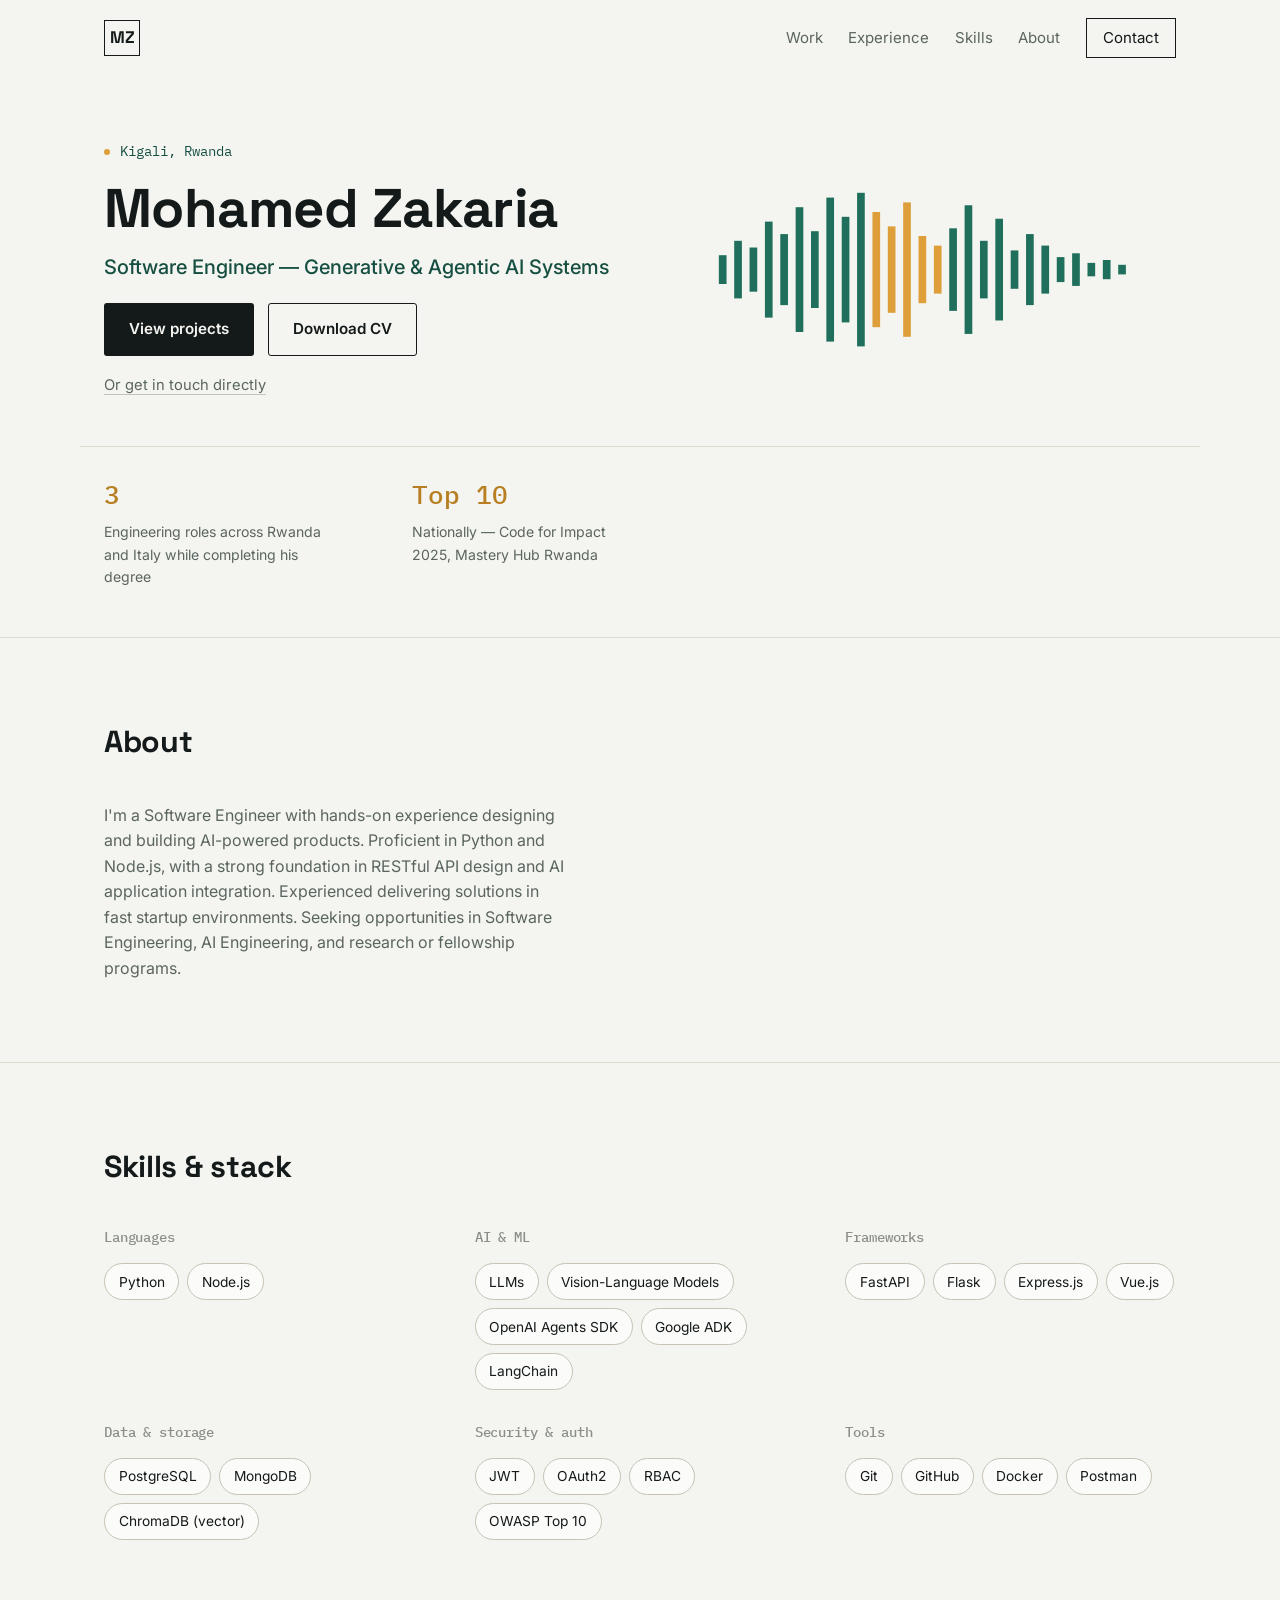
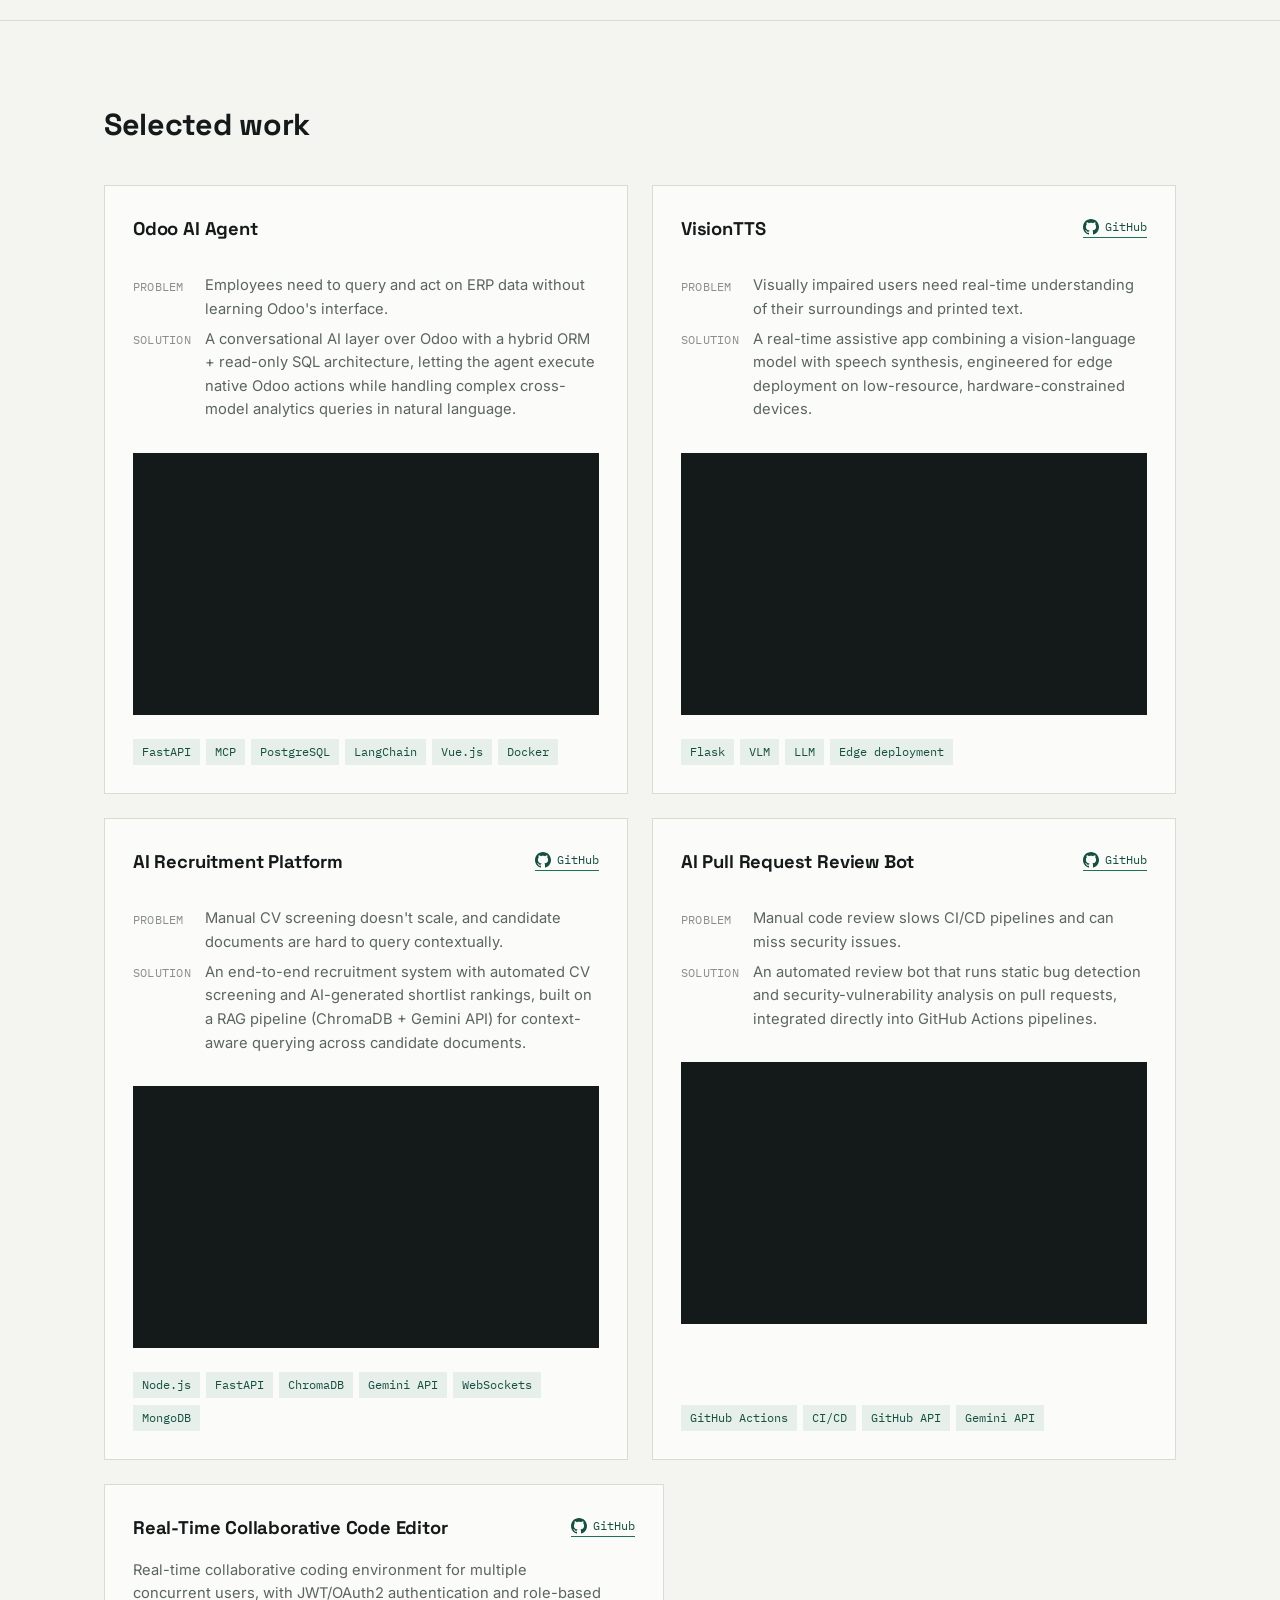
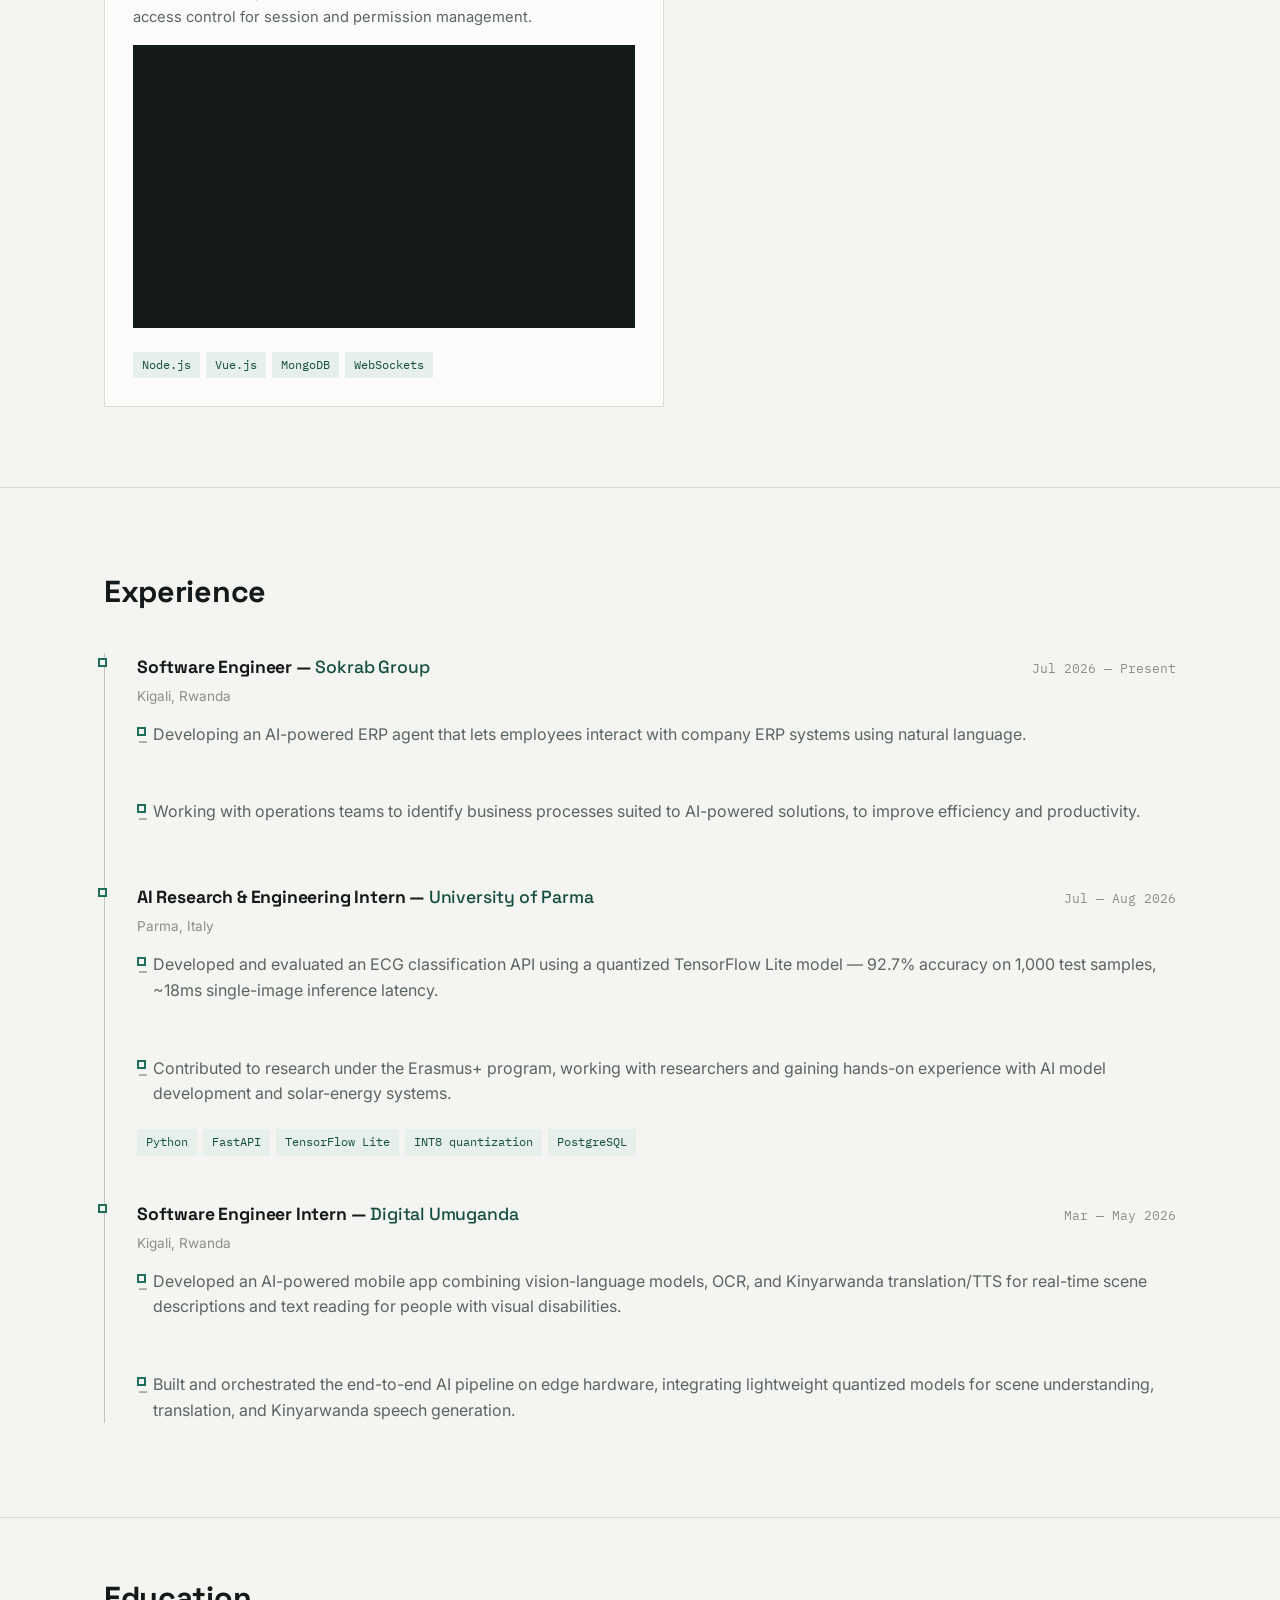
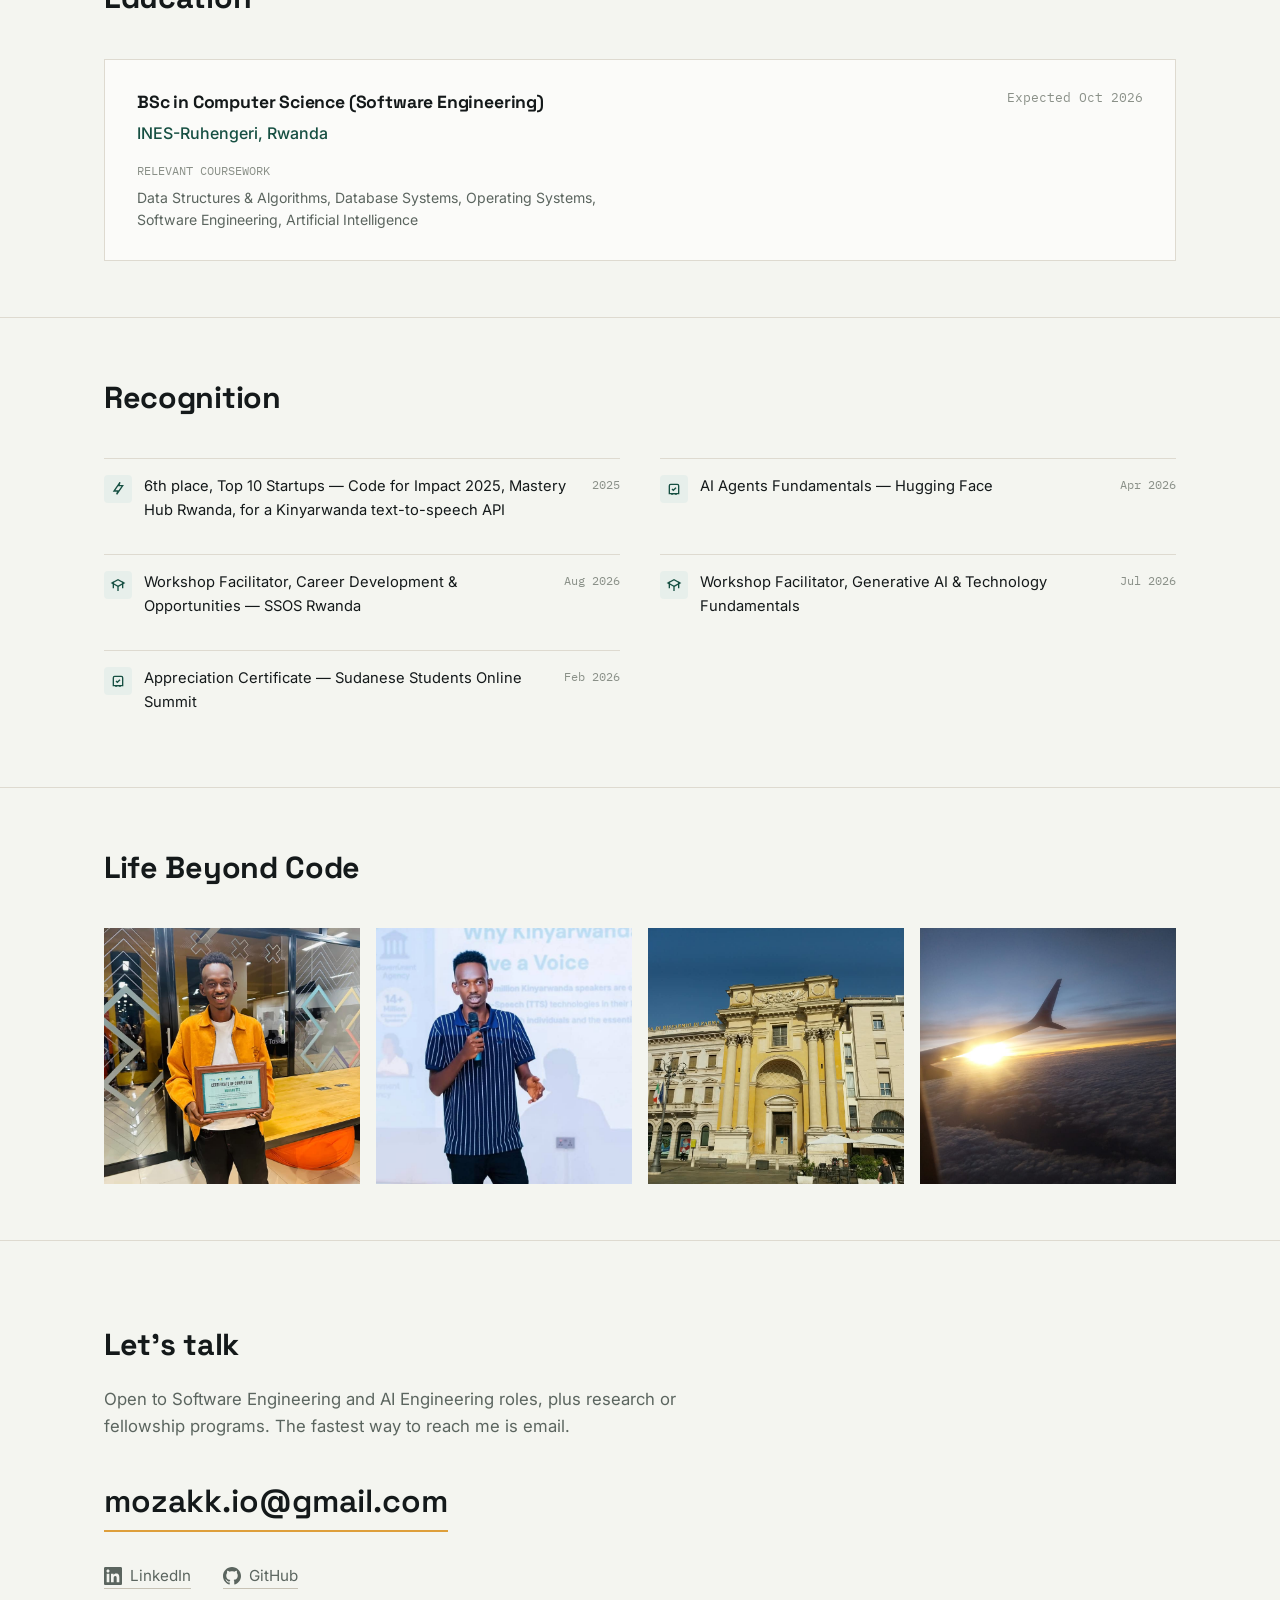
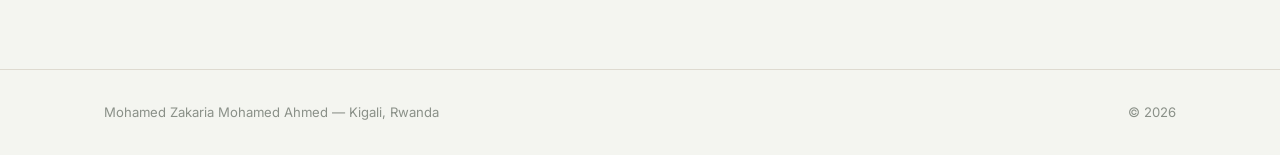
==== commit f8679206: "nice" ====
--- a/index.html
+++ b/index.html
@@ -611,8 +611,63 @@
     font-size:0.95rem;
     color:var(--ink-soft);
     border-bottom:1px solid var(--line-strong);
+    display:inline-flex;
+    align-items:center;
+    gap:0.5rem;
   }
   .contact-links a:hover{ color:var(--teal-dark); border-color:var(--teal-dark); }
+  .contact-links svg{ width:18px; height:18px; }
+
+  .icon-link{
+    display:inline-flex;
+    align-items:center;
+    gap:0.4rem;
+  }
+  .icon-link svg{ width:16px; height:16px; }
+
+  .recognition-icon{
+    display:inline-flex;
+    align-items:center;
+    justify-content:center;
+    width:28px;
+    height:28px;
+    background:var(--teal-tint);
+    border-radius:4px;
+    flex-shrink:0;
+    margin-right:0.75rem;
+  }
+  .recognition-icon svg{ width:16px; height:16px; color:var(--teal-dark); }
+
+  /* Gallery */
+  .gallery-grid{
+    display:grid;
+    grid-template-columns:repeat(4,1fr);
+    gap:1rem;
+  }
+  .gallery-item{
+    aspect-ratio:1;
+    background:var(--line);
+    overflow:hidden;
+    position:relative;
+  }
+  .gallery-item img{
+    width:100%;
+    height:100%;
+    object-fit:cover;
+  }
+  .gallery-placeholder{
+    width:100%;
+    height:100%;
+    display:flex;
+    align-items:center;
+    justify-content:center;
+    color:var(--ink-faint);
+    font-family:var(--font-mono);
+    font-size:0.8rem;
+  }
+  @media (max-width:700px){
+    .gallery-grid{ grid-template-columns:1fr 1fr; }
+  }
 
   /* Footer */
   .site-footer{
@@ -655,10 +710,9 @@
         <p class="hero-location">Kigali, Rwanda</p>
         <h1>Mohamed Zakaria</h1>
         <p class="hero-role">Software Engineer — Generative &amp; Agentic AI Systems</p>
-        <p class="hero-lede">I build AI that has to work outside the demo — natural-language ERP agents, edge-deployed vision and speech pipelines, and Kinyarwanda voice technology, engineered for real, resource-constrained environments.</p>
         <div class="hero-actions">
           <a class="btn btn-primary" href="#work">View projects</a>
-          <a class="btn btn-outline" href="resume.pdf" download>Download CV</a>
+          <a class="btn btn-outline" href="CURRICULUM VITAE (CV).pdf" download>Download CV</a>
         </div>
         <p class="hero-secondary"><a href="#contact">Or get in touch directly</a></p>
       </div>
@@ -718,11 +772,8 @@
     <div class="wrap">
       <h2>About</h2>
       <div class="about-grid">
-        <p class="about-lead">Taking generative and agentic AI out of the demo, into systems that hold up under real constraints.</p>
         <div class="about-body">
-          <p>I'm a software engineer building applied AI products across Rwanda and Europe. At Sokrab Group, I'm building an AI agent that lets employees query and act on their ERP system in plain language.</p>
-          <p>Before that, at Digital Umuganda, I built an on-device pipeline — vision-language models, OCR, and Kinyarwanda text-to-speech — that describes surroundings and reads text aloud for people who are blind or low-vision. During a research internship at the University of Parma, I shipped a quantized ECG classification model accurate and fast enough to run in real time.</p>
-          <p>Across all of it, the work is the same: designing AI that performs under limited hardware, low-resource languages, and production data — not just in a notebook.</p>
+          <p>I'm a Software Engineer with hands-on experience designing and building AI-powered products. Proficient in Python and Node.js, with a strong foundation in RESTful API design and AI application integration. Experienced delivering solutions in fast startup environments. Seeking opportunities in Software Engineering, AI Engineering, and research or fellowship programs.</p>
         </div>
       </div>
     </div>
@@ -813,14 +864,17 @@
           <div class="project-head">
             <h3>VisionTTS</h3>
             <div class="project-links">
-              <a href="https://github.com/zakk-io/VisionTTS">GitHub</a>
+              <a href="https://github.com/zakk-io/VisionTTS" class="icon-link">
+                <svg viewBox="0 0 24 24" fill="currentColor"><path d="M12 0c-6.626 0-12 5.373-12 12 0 5.302 3.438 9.8 8.207 11.387.599.111.793-.261.793-.577v-2.234c-3.338.726-4.033-1.416-4.033-1.416-.546-1.387-1.333-1.756-1.333-1.756-1.089-.745.083-.729.083-.729 1.205.084 1.839 1.237 1.839 1.237 1.07 1.834 2.807 1.304 3.492.997.107-.775.418-1.305.762-1.604-2.665-.305-5.467-1.334-5.467-5.931 0-1.311.469-2.381 1.236-3.221-.124-.303-.535-1.524.117-3.176 0 0 1.008-.322 3.301 1.23.957-.266 1.983-.399 3.003-.404 1.02.005 2.047.138 3.006.404 2.291-1.552 3.297-1.23 3.297-1.23.653 1.653.242 2.874.118 3.176.77.84 1.235 1.911 1.235 3.221 0 4.609-2.807 5.624-5.479 5.921.43.372.823 1.102.823 2.222v3.293c0 .319.192.694.801.576 4.765-1.589 8.199-6.086 8.199-11.386 0-6.627-5.373-12-12-12z"/></svg>
+                GitHub
+              </a>
             </div>
           </div>
           <dl class="project-row">
             <dt>Problem</dt><dd>Visually impaired users need real-time understanding of their surroundings and printed text.</dd>
             <dt>Solution</dt><dd>A real-time assistive app combining a vision-language model with speech synthesis, engineered for edge deployment on low-resource, hardware-constrained devices.</dd>
           </dl>
-          <div class="video-embed vertical">
+          <div class="video-embed">
             <iframe src="https://www.youtube.com/embed/PjjrJgnLv74?si=WTX_MVe2WaNV8cxO" title="VisionTTS demo video" loading="lazy" allow="accelerometer; autoplay; clipboard-write; encrypted-media; gyroscope; picture-in-picture; web-share" referrerpolicy="strict-origin-when-cross-origin" allowfullscreen></iframe>
           </div>
           <div class="project-tech">
@@ -832,7 +886,10 @@
           <div class="project-head">
             <h3>AI Recruitment Platform</h3>
             <div class="project-links">
-              <a href="https://github.com/zakk-io/Umurava-AI-Hackathon">GitHub</a>
+              <a href="https://github.com/zakk-io/Umurava-AI-Hackathon" class="icon-link">
+                <svg viewBox="0 0 24 24" fill="currentColor"><path d="M12 0c-6.626 0-12 5.373-12 12 0 5.302 3.438 9.8 8.207 11.387.599.111.793-.261.793-.577v-2.234c-3.338.726-4.033-1.416-4.033-1.416-.546-1.387-1.333-1.756-1.333-1.756-1.089-.745.083-.729.083-.729 1.205.084 1.839 1.237 1.839 1.237 1.07 1.834 2.807 1.304 3.492.997.107-.775.418-1.305.762-1.604-2.665-.305-5.467-1.334-5.467-5.931 0-1.311.469-2.381 1.236-3.221-.124-.303-.535-1.524.117-3.176 0 0 1.008-.322 3.301 1.23.957-.266 1.983-.399 3.003-.404 1.02.005 2.047.138 3.006.404 2.291-1.552 3.297-1.23 3.297-1.23.653 1.653.242 2.874.118 3.176.77.84 1.235 1.911 1.235 3.221 0 4.609-2.807 5.624-5.479 5.921.43.372.823 1.102.823 2.222v3.293c0 .319.192.694.801.576 4.765-1.589 8.199-6.086 8.199-11.386 0-6.627-5.373-12-12-12z"/></svg>
+                GitHub
+              </a>
             </div>
           </div>
           <dl class="project-row">
@@ -851,7 +908,10 @@
           <div class="project-head">
             <h3>AI Pull Request Review Bot</h3>
             <div class="project-links">
-              <a href="https://github.com/zakk-io/pull_request_bot">GitHub</a>
+              <a href="https://github.com/zakk-io/pull_request_bot" class="icon-link">
+                <svg viewBox="0 0 24 24" fill="currentColor"><path d="M12 0c-6.626 0-12 5.373-12 12 0 5.302 3.438 9.8 8.207 11.387.599.111.793-.261.793-.577v-2.234c-3.338.726-4.033-1.416-4.033-1.416-.546-1.387-1.333-1.756-1.333-1.756-1.089-.745.083-.729.083-.729 1.205.084 1.839 1.237 1.839 1.237 1.07 1.834 2.807 1.304 3.492.997.107-.775.418-1.305.762-1.604-2.665-.305-5.467-1.334-5.467-5.931 0-1.311.469-2.381 1.236-3.221-.124-.303-.535-1.524.117-3.176 0 0 1.008-.322 3.301 1.23.957-.266 1.983-.399 3.003-.404 1.02.005 2.047.138 3.006.404 2.291-1.552 3.297-1.23 3.297-1.23.653 1.653.242 2.874.118 3.176.77.84 1.235 1.911 1.235 3.221 0 4.609-2.807 5.624-5.479 5.921.43.372.823 1.102.823 2.222v3.293c0 .319.192.694.801.576 4.765-1.589 8.199-6.086 8.199-11.386 0-6.627-5.373-12-12-12z"/></svg>
+                GitHub
+              </a>
             </div>
           </div>
           <dl class="project-row">
@@ -873,7 +933,10 @@
           <div class="project-head">
             <h3>Real-Time Collaborative Code Editor</h3>
             <div class="project-links">
-              <a href="https://github.com/zakk-io/CoddyGame-api">GitHub</a>
+              <a href="https://github.com/zakk-io/CoddyGame-api" class="icon-link">
+                <svg viewBox="0 0 24 24" fill="currentColor"><path d="M12 0c-6.626 0-12 5.373-12 12 0 5.302 3.438 9.8 8.207 11.387.599.111.793-.261.793-.577v-2.234c-3.338.726-4.033-1.416-4.033-1.416-.546-1.387-1.333-1.756-1.333-1.756-1.089-.745.083-.729.083-.729 1.205.084 1.839 1.237 1.839 1.237 1.07 1.834 2.807 1.304 3.492.997.107-.775.418-1.305.762-1.604-2.665-.305-5.467-1.334-5.467-5.931 0-1.311.469-2.381 1.236-3.221-.124-.303-.535-1.524.117-3.176 0 0 1.008-.322 3.301 1.23.957-.266 1.983-.399 3.003-.404 1.02.005 2.047.138 3.006.404 2.291-1.552 3.297-1.23 3.297-1.23.653 1.653.242 2.874.118 3.176.77.84 1.235 1.911 1.235 3.221 0 4.609-2.807 5.624-5.479 5.921.43.372.823 1.102.823 2.222v3.293c0 .319.192.694.801.576 4.765-1.589 8.199-6.086 8.199-11.386 0-6.627-5.373-12-12-12z"/></svg>
+                GitHub
+              </a>
             </div>
           </div>
           <p class="project-desc">Real-time collaborative coding environment for multiple concurrent users, with JWT/OAuth2 authentication and role-based access control for session and permission management.</p>
@@ -954,26 +1017,71 @@
       <h2>Recognition</h2>
       <ul class="recognition-list">
         <li>
-          <span class="r-what">6th place, Top 10 Startups — Code for Impact 2025, Mastery Hub Rwanda, for a Kinyarwanda text-to-speech API</span>
+          <div style="display:flex;align-items:flex-start;">
+            <span class="recognition-icon">
+              <svg viewBox="0 0 24 24" fill="none" stroke="currentColor" stroke-width="2"><path d="M12 15l-2 5l9-13h-6l2-5-9 13h6z"/></svg>
+            </span>
+            <span class="r-what">6th place, Top 10 Startups — Code for Impact 2025, Mastery Hub Rwanda, for a Kinyarwanda text-to-speech API</span>
+          </div>
           <span class="r-when">2025</span>
         </li>
         <li>
-          <span class="r-what">AI Agents Fundamentals — Hugging Face</span>
+          <div style="display:flex;align-items:flex-start;">
+            <span class="recognition-icon">
+              <svg viewBox="0 0 24 24" fill="none" stroke="currentColor" stroke-width="2"><path d="M9 12l2 2 4-4"/><path d="M5 7c0-1.1.9-2 2-2h10a2 2 0 012 2v12H5V7z"/><path d="M9 21v-2h6v2"/></svg>
+            </span>
+            <span class="r-what">AI Agents Fundamentals — Hugging Face</span>
+          </div>
           <span class="r-when">Apr 2026</span>
         </li>
         <li>
-          <span class="r-what">Workshop Facilitator, Career Development &amp; Opportunities — SSOS Rwanda</span>
+          <div style="display:flex;align-items:flex-start;">
+            <span class="recognition-icon">
+              <svg viewBox="0 0 24 24" fill="none" stroke="currentColor" stroke-width="2"><path d="M12 14l9-5-9-5-9 5 9 5z"/><path d="M12 14v7"/><path d="M5 7v10"/><path d="M19 7v10"/></svg>
+            </span>
+            <span class="r-what">Workshop Facilitator, Career Development &amp; Opportunities — SSOS Rwanda</span>
+          </div>
           <span class="r-when">Aug 2026</span>
         </li>
         <li>
-          <span class="r-what">Workshop Facilitator, Generative AI &amp; Technology Fundamentals</span>
+          <div style="display:flex;align-items:flex-start;">
+            <span class="recognition-icon">
+              <svg viewBox="0 0 24 24" fill="none" stroke="currentColor" stroke-width="2"><path d="M12 14l9-5-9-5-9 5 9 5z"/><path d="M12 14v7"/><path d="M5 7v10"/><path d="M19 7v10"/></svg>
+            </span>
+            <span class="r-what">Workshop Facilitator, Generative AI &amp; Technology Fundamentals</span>
+          </div>
           <span class="r-when">Jul 2026</span>
         </li>
         <li>
-          <span class="r-what">Appreciation Certificate — Sudanese Students Online Summit</span>
+          <div style="display:flex;align-items:flex-start;">
+            <span class="recognition-icon">
+              <svg viewBox="0 0 24 24" fill="none" stroke="currentColor" stroke-width="2"><path d="M9 12l2 2 4-4"/><path d="M5 7c0-1.1.9-2 2-2h10a2 2 0 012 2v12H5V7z"/><path d="M9 21v-2h6v2"/></svg>
+            </span>
+            <span class="r-what">Appreciation Certificate — Sudanese Students Online Summit</span>
+          </div>
           <span class="r-when">Feb 2026</span>
         </li>
       </ul>
+    </div>
+  </section>
+
+  <section id="gallery" class="section section-tight">
+    <div class="wrap">
+      <h2>Life Beyond Code</h2>
+      <div class="gallery-grid">
+        <div class="gallery-item">
+          <img src="imgs/1.jpeg" alt="Life moment 1">
+        </div>
+        <div class="gallery-item">
+          <img src="imgs/2.jpeg" alt="Life moment 2">
+        </div>
+        <div class="gallery-item">
+          <img src="imgs/3.jpeg" alt="Life moment 3">
+        </div>
+        <div class="gallery-item">
+          <img src="imgs/4.jpeg" alt="Life moment 4">
+        </div>
+      </div>
     </div>
   </section>
 
@@ -983,8 +1091,14 @@
       <p class="contact-lede">Open to Software Engineering and AI Engineering roles, plus research or fellowship programs. The fastest way to reach me is email.</p>
       <a class="contact-email" href="mailto:mozakk.io@gmail.com">mozakk.io@gmail.com</a>
       <div class="contact-links">
-        <a href="https://www.linkedin.com/in/mohamed-zakaria-09969b2a4/">LinkedIn</a>
-        <a href="https://github.com/zakk-io">GitHub</a>
+        <a href="https://www.linkedin.com/in/mohamed-zakaria-09969b2a4/">
+          <svg viewBox="0 0 24 24" fill="currentColor"><path d="M20.447 20.452h-3.554v-5.569c0-1.328-.027-3.037-1.852-3.037-1.853 0-2.136 1.445-2.136 2.939v5.667H9.351V9h3.414v1.561h.046c.477-.9 1.637-1.85 3.37-1.85 3.601 0 4.267 2.37 4.267 5.455v6.286zM5.337 7.433c-1.144 0-2.063-.926-2.063-2.065 0-1.138.92-2.063 2.063-2.063 1.14 0 2.064.925 2.064 2.063 0 1.139-.925 2.065-2.064 2.065zm1.782 13.019H3.555V9h3.564v11.452zM22.225 0H1.771C.792 0 0 .774 0 1.729v20.542C0 23.227.792 24 1.771 24h20.451C23.2 24 24 23.227 24 22.271V1.729C24 .774 23.2 0 22.222 0h.003z"/></svg>
+          LinkedIn
+        </a>
+        <a href="https://github.com/zakk-io">
+          <svg viewBox="0 0 24 24" fill="currentColor"><path d="M12 0c-6.626 0-12 5.373-12 12 0 5.302 3.438 9.8 8.207 11.387.599.111.793-.261.793-.577v-2.234c-3.338.726-4.033-1.416-4.033-1.416-.546-1.387-1.333-1.756-1.333-1.756-1.089-.745.083-.729.083-.729 1.205.084 1.839 1.237 1.839 1.237 1.07 1.834 2.807 1.304 3.492.997.107-.775.418-1.305.762-1.604-2.665-.305-5.467-1.334-5.467-5.931 0-1.311.469-2.381 1.236-3.221-.124-.303-.535-1.524.117-3.176 0 0 1.008-.322 3.301 1.23.957-.266 1.983-.399 3.003-.404 1.02.005 2.047.138 3.006.404 2.291-1.552 3.297-1.23 3.297-1.23.653 1.653.242 2.874.118 3.176.77.84 1.235 1.911 1.235 3.221 0 4.609-2.807 5.624-5.479 5.921.43.372.823 1.102.823 2.222v3.293c0 .319.192.694.801.576 4.765-1.589 8.199-6.086 8.199-11.386 0-6.627-5.373-12-12-12z"/></svg>
+          GitHub
+        </a>
       </div>
     </div>
   </section>
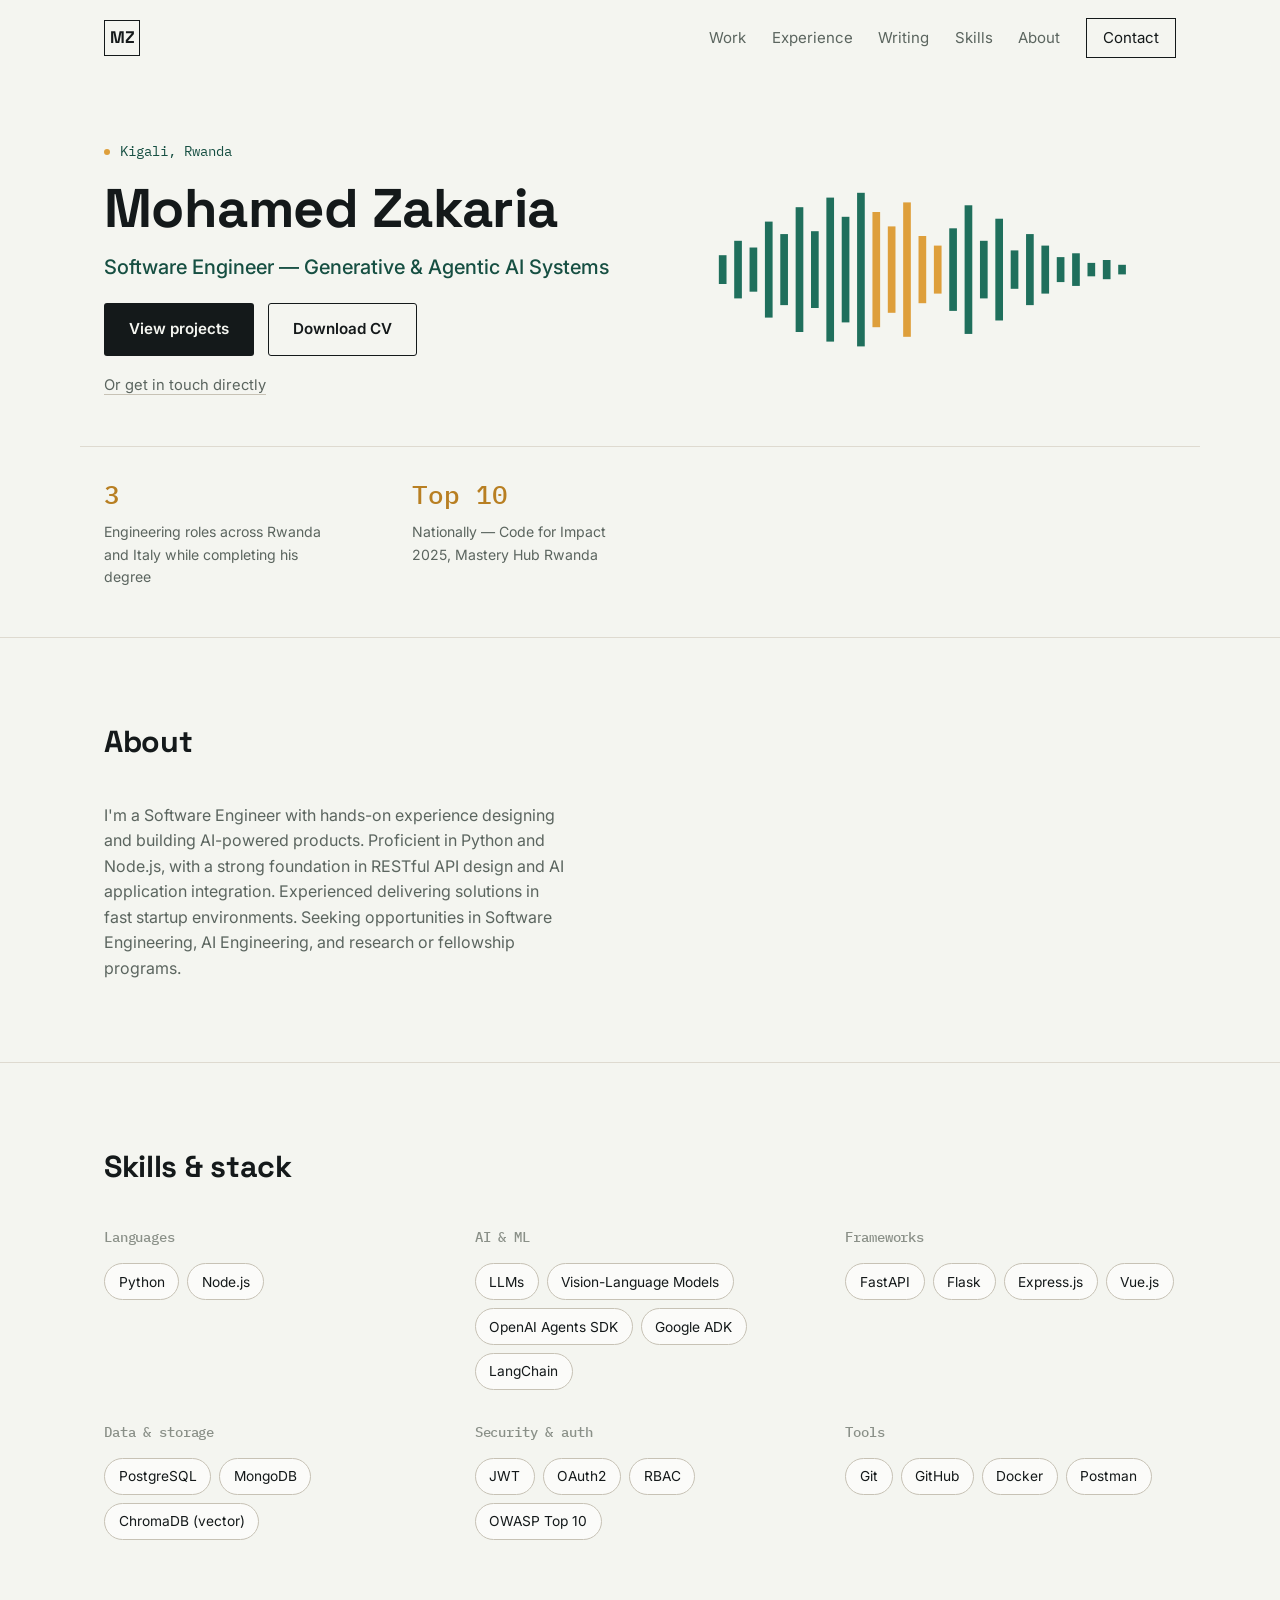
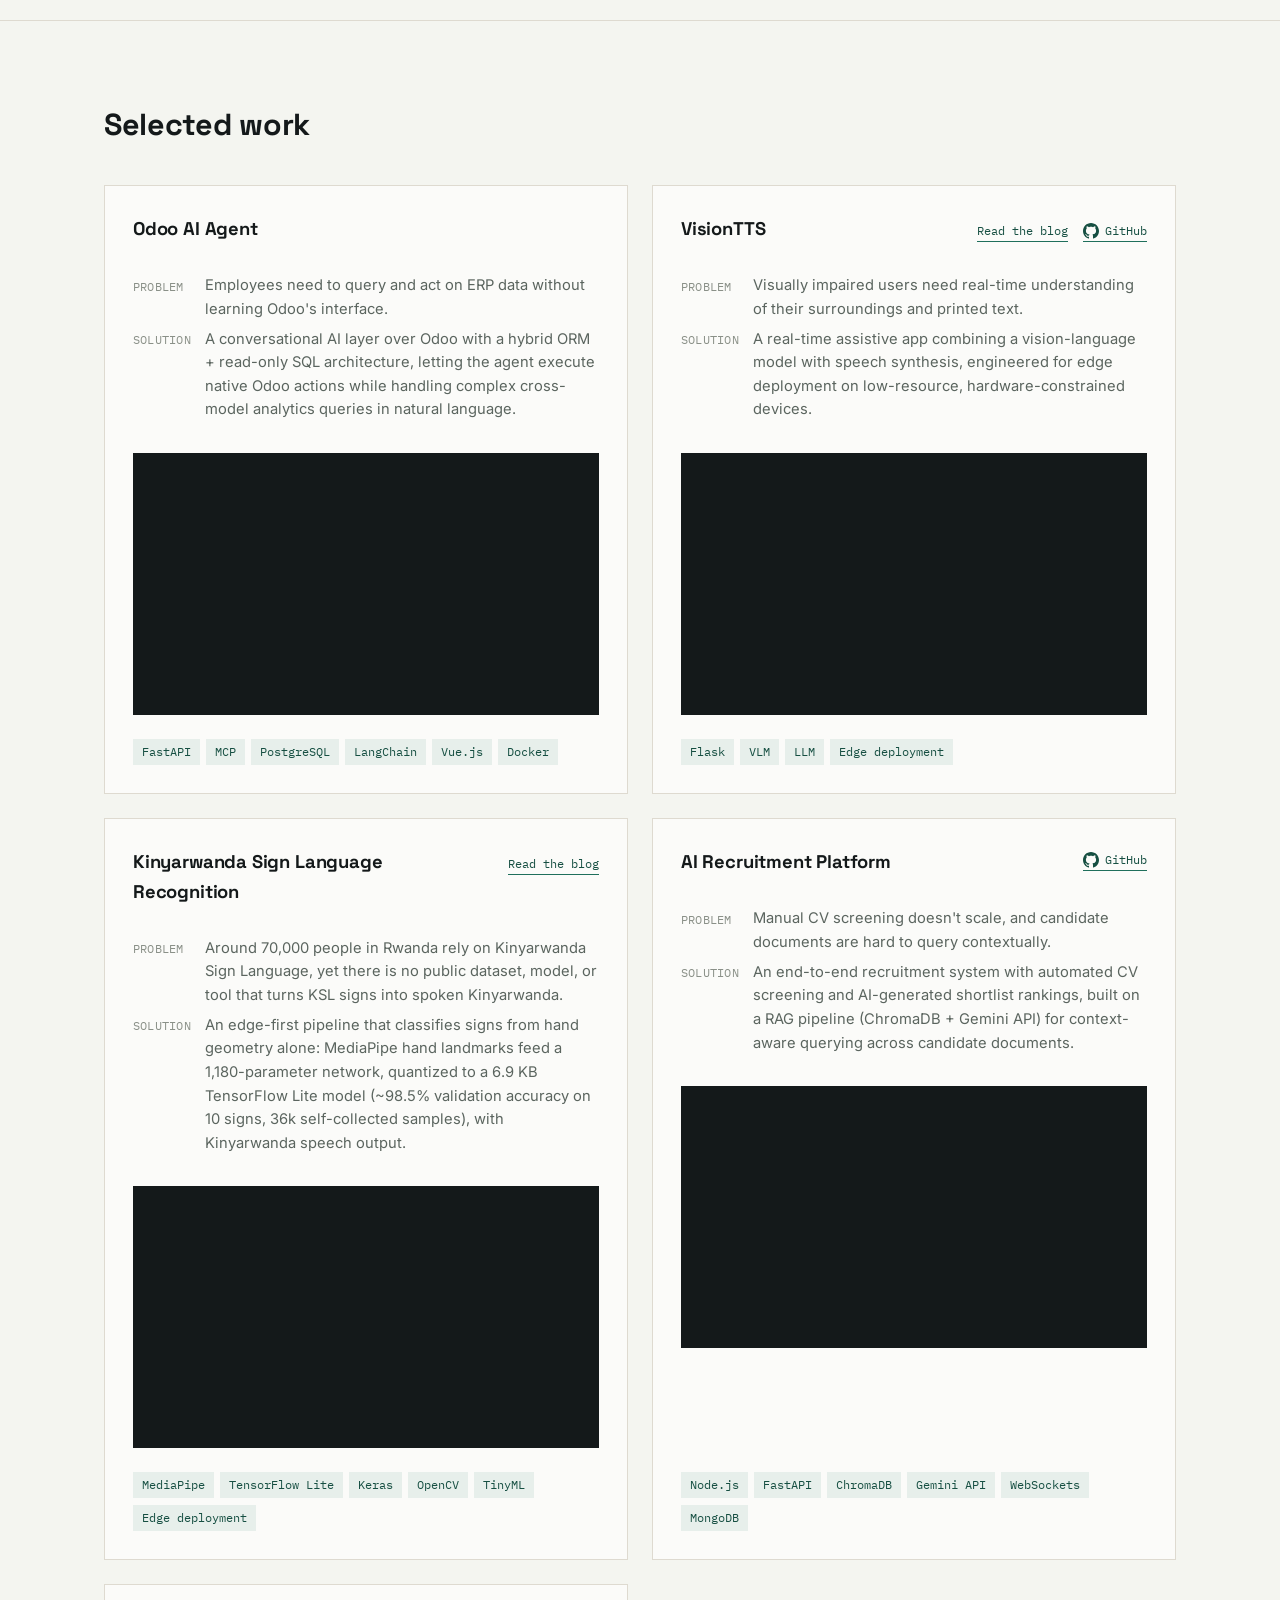
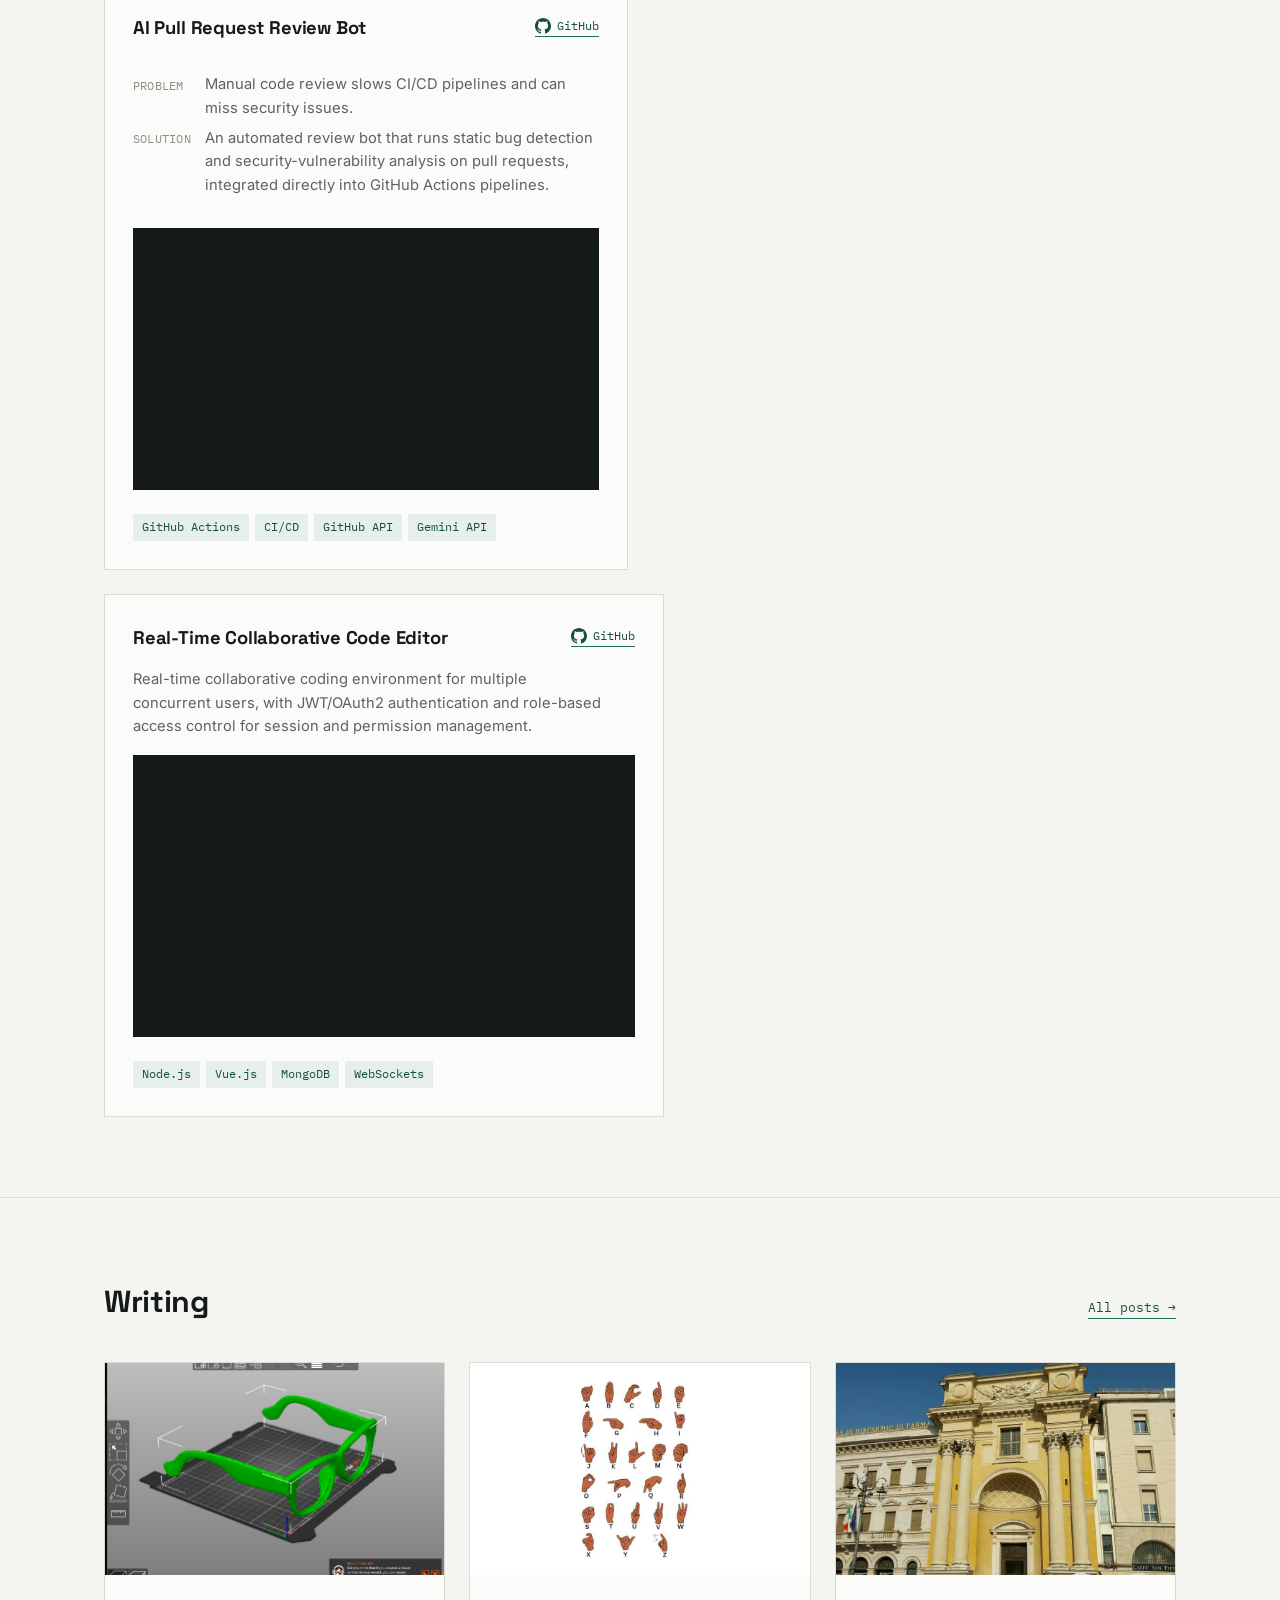
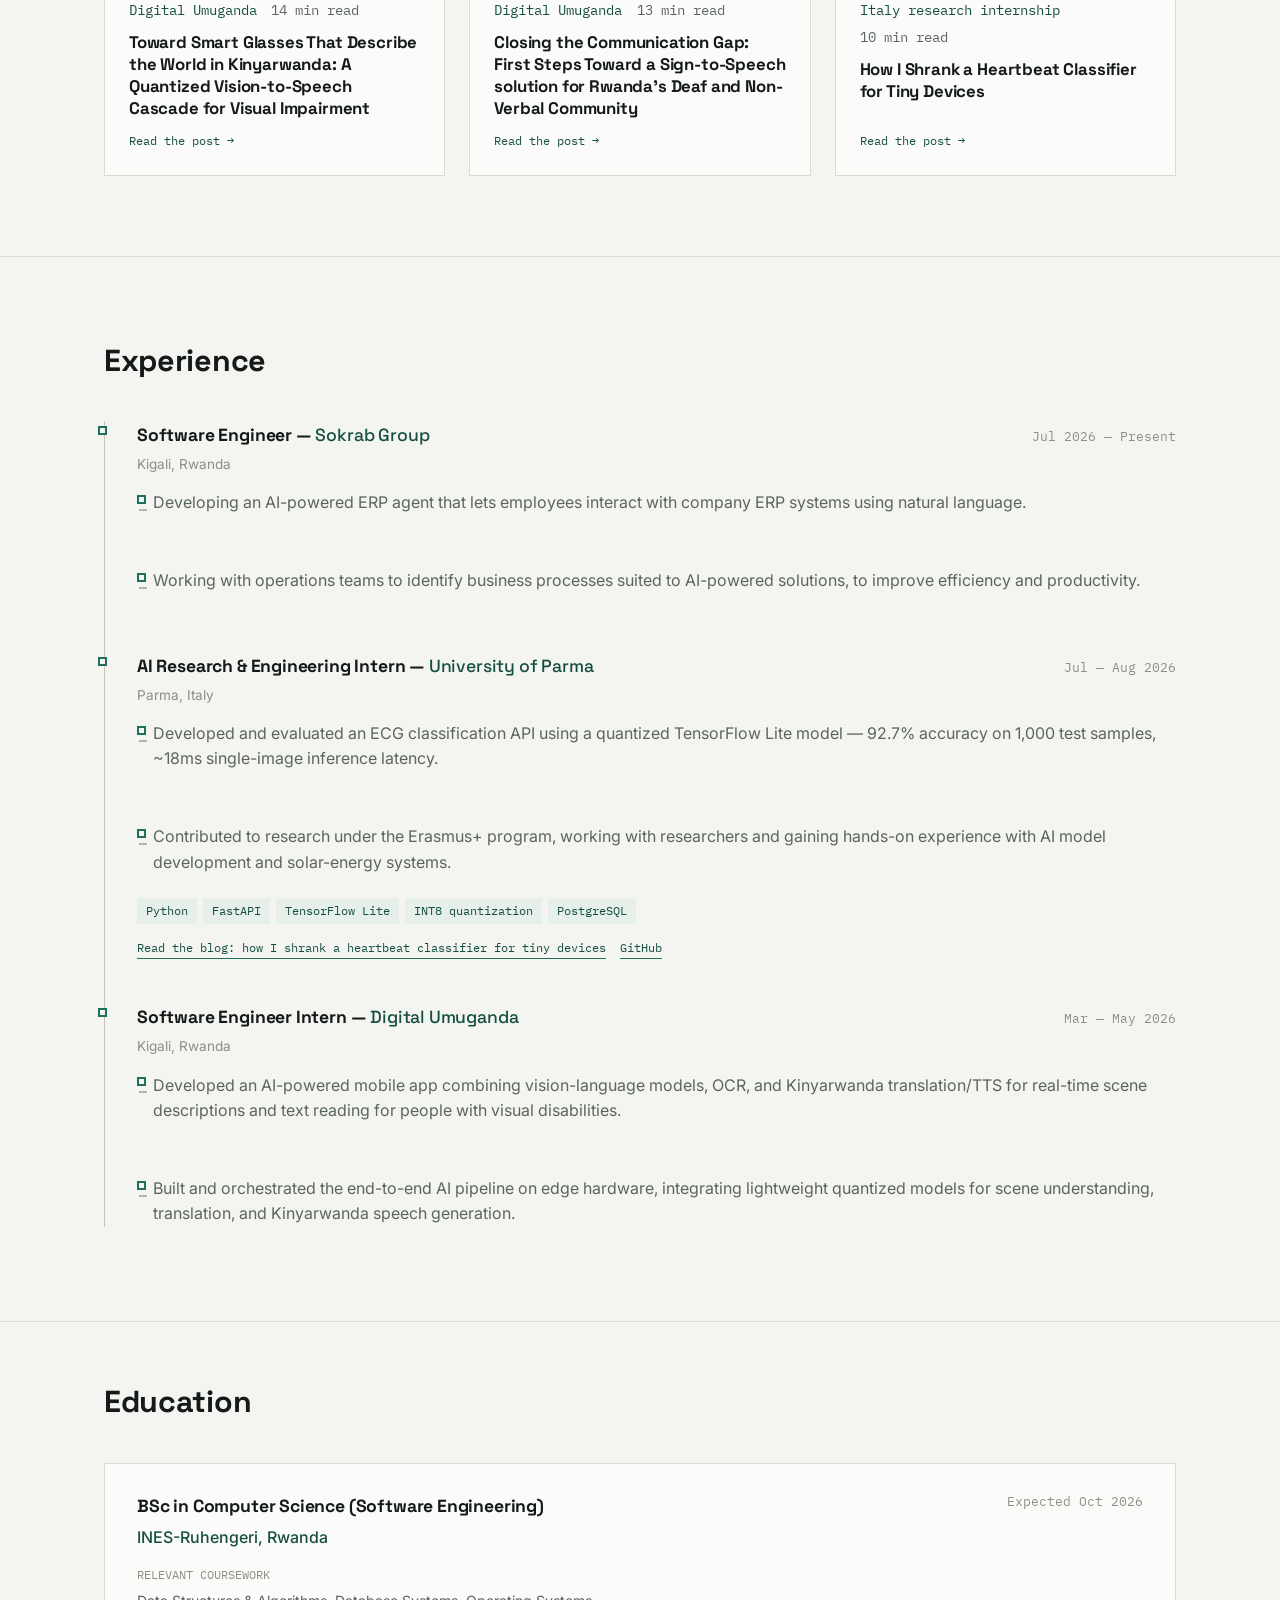
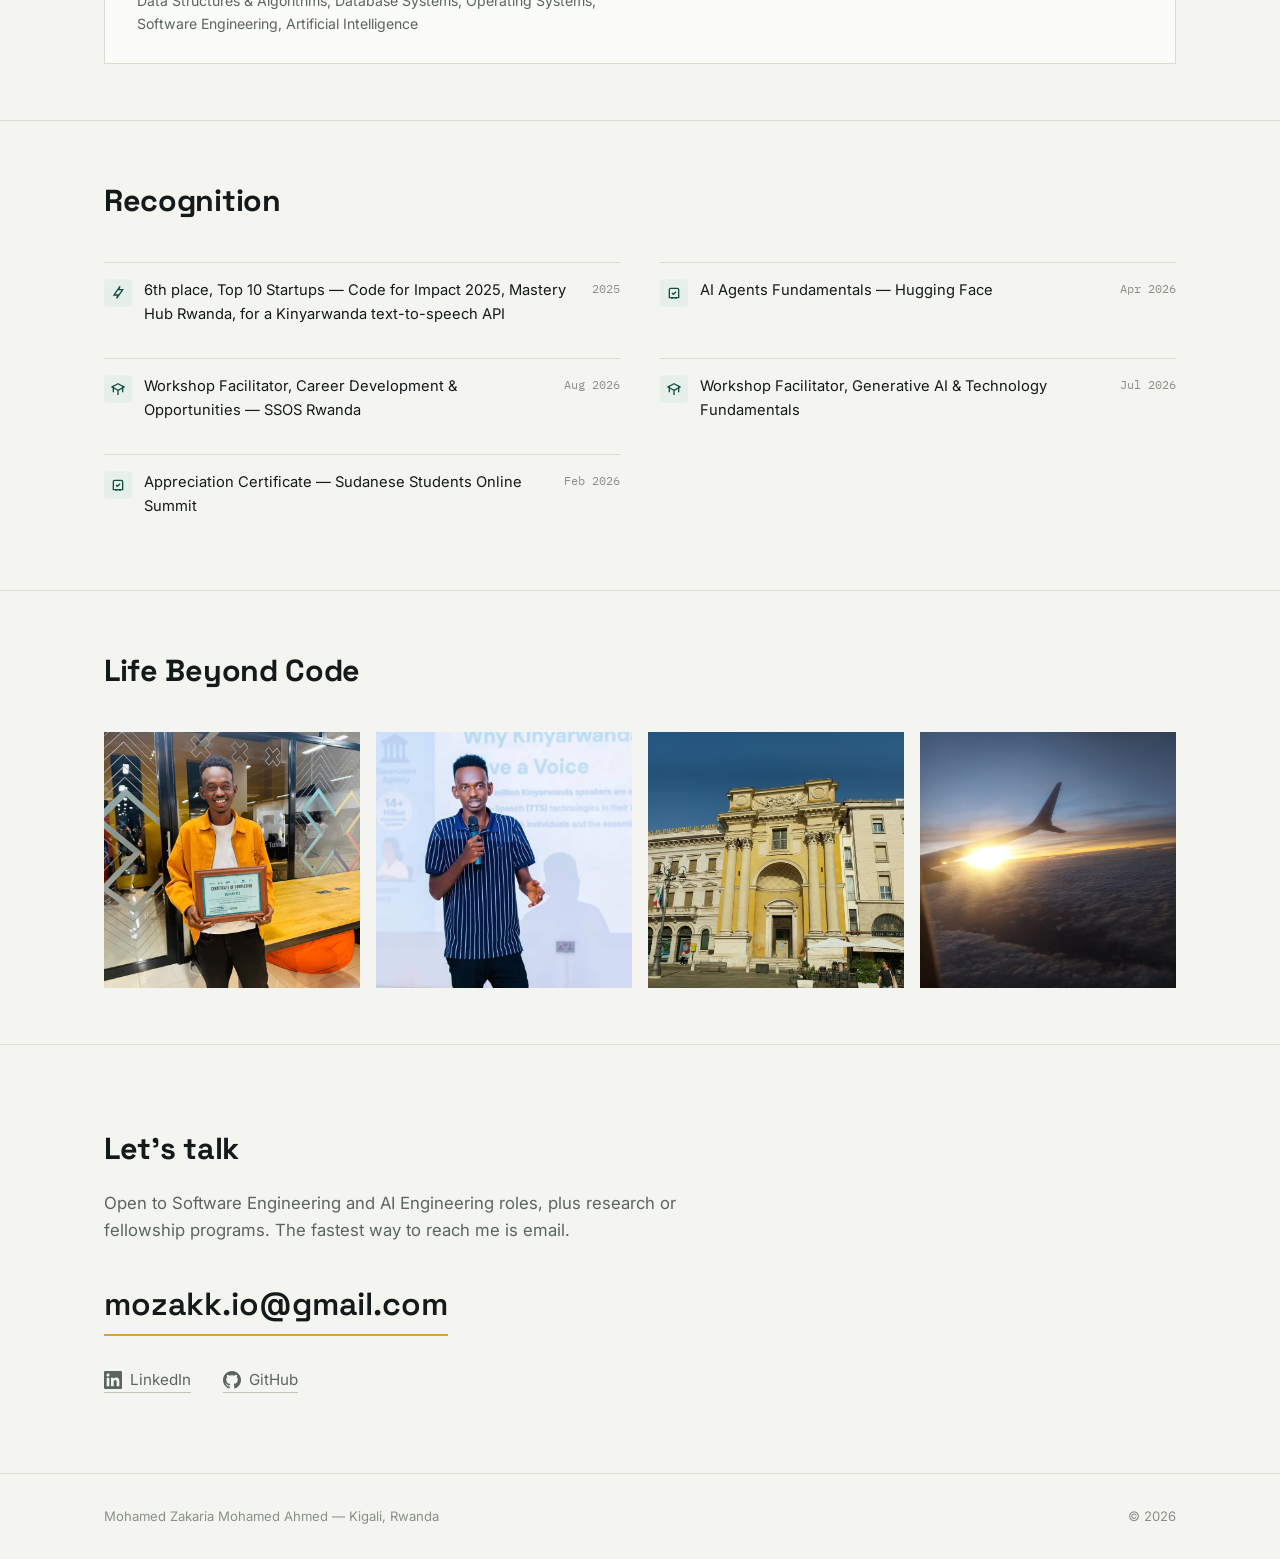
==== commit 8998ffc3: "add blogs" ====
--- a/index.html
+++ b/index.html
@@ -480,6 +480,76 @@
     .project-grid{ grid-template-columns:1fr; }
   }
 
+  /* Writing */
+  .writing-head{
+    display:flex;
+    justify-content:space-between;
+    align-items:baseline;
+    gap:1rem;
+    margin-bottom:2.25rem;
+  }
+  .writing-head h2{ margin-bottom:0; }
+  .writing-all{
+    font-family:var(--font-mono);
+    font-size:0.8rem;
+    color:var(--teal-dark);
+    border-bottom:1px solid var(--teal);
+    white-space:nowrap;
+  }
+  .writing-all:hover{ color:var(--amber-dark); border-color:var(--amber-dark); }
+  .writing-grid{
+    display:grid;
+    grid-template-columns:repeat(3,1fr);
+    gap:1.5rem;
+  }
+  .post-card{
+    border:1px solid var(--line);
+    background:var(--surface);
+    display:flex;
+    flex-direction:column;
+    transition:border-color 0.15s ease;
+  }
+  .post-card:hover{ border-color:var(--line-strong); }
+  .post-card:hover h3{ color:var(--teal-dark); }
+  .post-cover{
+    aspect-ratio:16/10;
+    background:var(--line);
+    overflow:hidden;
+  }
+  .post-cover img{ width:100%; height:100%; object-fit:cover; }
+  .post-cover.fit-contain{ background:#fff; }
+  .post-cover.fit-contain img{ object-fit:contain; padding:0.75rem; }
+  .post-card-body{
+    padding:1.4rem 1.5rem 1.5rem;
+    display:flex;
+    flex-direction:column;
+    gap:0.7rem;
+    flex:1;
+  }
+  .post-card h3{ font-size:1.05rem; line-height:1.3; transition:color 0.15s ease; }
+  .post-card p{ color:var(--ink-soft); font-size:0.9rem; }
+  .post-meta{
+    font-family:var(--font-mono);
+    font-size:0.74rem;
+    color:var(--ink-faint);
+    display:flex;
+    flex-wrap:wrap;
+    gap:0.25rem 0.9rem;
+  }
+  .post-meta .ctx{ color:var(--teal-dark); }
+  .post-read{
+    margin-top:auto;
+    font-family:var(--font-mono);
+    font-size:0.78rem;
+    color:var(--teal-dark);
+  }
+  @media (max-width:900px){
+    .writing-grid{ grid-template-columns:1fr 1fr; }
+  }
+  @media (max-width:600px){
+    .writing-grid{ grid-template-columns:1fr; }
+  }
+
   /* Experience timeline */
   .timeline{
     position:relative;
@@ -695,6 +765,7 @@
     <nav id="primary-nav" class="site-nav">
       <a href="#work">Work</a>
       <a href="#experience">Experience</a>
+      <a href="#writing">Writing</a>
       <a href="#skills">Skills</a>
       <a href="#about">About</a>
       <a href="#contact" class="nav-cta">Contact</a>
@@ -860,10 +931,11 @@
           </div>
         </article>
 
-        <article class="project-card">
+        <article class="project-card" id="project-visiontts">
           <div class="project-head">
             <h3>VisionTTS</h3>
             <div class="project-links">
+              <a href="blogs/smart-glasses-kinyarwanda-vision-to-speech/index.html">Read the blog</a>
               <a href="https://github.com/zakk-io/VisionTTS" class="icon-link">
                 <svg viewBox="0 0 24 24" fill="currentColor"><path d="M12 0c-6.626 0-12 5.373-12 12 0 5.302 3.438 9.8 8.207 11.387.599.111.793-.261.793-.577v-2.234c-3.338.726-4.033-1.416-4.033-1.416-.546-1.387-1.333-1.756-1.333-1.756-1.089-.745.083-.729.083-.729 1.205.084 1.839 1.237 1.839 1.237 1.07 1.834 2.807 1.304 3.492.997.107-.775.418-1.305.762-1.604-2.665-.305-5.467-1.334-5.467-5.931 0-1.311.469-2.381 1.236-3.221-.124-.303-.535-1.524.117-3.176 0 0 1.008-.322 3.301 1.23.957-.266 1.983-.399 3.003-.404 1.02.005 2.047.138 3.006.404 2.291-1.552 3.297-1.23 3.297-1.23.653 1.653.242 2.874.118 3.176.77.84 1.235 1.911 1.235 3.221 0 4.609-2.807 5.624-5.479 5.921.43.372.823 1.102.823 2.222v3.293c0 .319.192.694.801.576 4.765-1.589 8.199-6.086 8.199-11.386 0-6.627-5.373-12-12-12z"/></svg>
                 GitHub
@@ -879,6 +951,25 @@
           </div>
           <div class="project-tech">
             <span class="tech-tag">Flask</span><span class="tech-tag">VLM</span><span class="tech-tag">LLM</span><span class="tech-tag">Edge deployment</span>
+          </div>
+        </article>
+
+        <article class="project-card" id="project-ksl">
+          <div class="project-head">
+            <h3>Kinyarwanda Sign Language Recognition</h3>
+            <div class="project-links">
+              <a href="blogs/sign-to-speech-rwanda-deaf-community/index.html">Read the blog</a>
+            </div>
+          </div>
+          <dl class="project-row">
+            <dt>Problem</dt><dd>Around 70,000 people in Rwanda rely on Kinyarwanda Sign Language, yet there is no public dataset, model, or tool that turns KSL signs into spoken Kinyarwanda.</dd>
+            <dt>Solution</dt><dd>An edge-first pipeline that classifies signs from hand geometry alone: MediaPipe hand landmarks feed a 1,180-parameter network, quantized to a 6.9 KB TensorFlow Lite model (~98.5% validation accuracy on 10 signs, 36k self-collected samples), with Kinyarwanda speech output.</dd>
+          </dl>
+          <div class="video-embed">
+            <iframe src="https://www.youtube.com/embed/-rzLZ2ggkmw?si=F8b-JdRzTFGaJLxC" title="Kinyarwanda Sign Language recognition demo video" loading="lazy" allow="accelerometer; autoplay; clipboard-write; encrypted-media; gyroscope; picture-in-picture; web-share" referrerpolicy="strict-origin-when-cross-origin" allowfullscreen></iframe>
+          </div>
+          <div class="project-tech">
+            <span class="tech-tag">MediaPipe</span><span class="tech-tag">TensorFlow Lite</span><span class="tech-tag">Keras</span><span class="tech-tag">OpenCV</span><span class="tech-tag">TinyML</span><span class="tech-tag">Edge deployment</span>
           </div>
         </article>
 
@@ -951,6 +1042,41 @@
     </div>
   </section>
 
+  <section id="writing" class="section">
+    <div class="wrap">
+      <div class="writing-head">
+        <h2>Writing</h2>
+        <a class="writing-all" href="blogs/index.html">All posts →</a>
+      </div>
+      <div class="writing-grid">
+        <a class="post-card" href="blogs/smart-glasses-kinyarwanda-vision-to-speech/index.html">
+          <div class="post-cover"><img src="blogs/smart-glasses-kinyarwanda-vision-to-speech/Screenshot_from_2026-04-16_12-37-23.png" alt="3D model of the VisionTTS glasses frame" loading="lazy"></div>
+          <div class="post-card-body">
+            <p class="post-meta"><span class="ctx">Digital Umuganda</span><span>14 min read</span></p>
+            <h3>Toward Smart Glasses That Describe the World in Kinyarwanda: A Quantized Vision-to-Speech Cascade for Visual Impairment</h3>
+            <span class="post-read">Read the post →</span>
+          </div>
+        </a>
+        <a class="post-card" href="blogs/sign-to-speech-rwanda-deaf-community/index.html">
+          <div class="post-cover fit-contain"><img src="blogs/sign-to-speech-rwanda-deaf-community/cover.jpeg" alt="Illustrated hand-sign alphabet chart" loading="lazy"></div>
+          <div class="post-card-body">
+            <p class="post-meta"><span class="ctx">Digital Umuganda</span><span>13 min read</span></p>
+            <h3>Closing the Communication Gap: First Steps Toward a Sign-to-Speech solution for Rwanda's Deaf and Non-Verbal Community</h3>
+            <span class="post-read">Read the post →</span>
+          </div>
+        </a>
+        <a class="post-card" href="blogs/shrinking-heartbeat-classifier-tiny-devices/index.html">
+          <div class="post-cover"><img src="blogs/shrinking-heartbeat-classifier-tiny-devices/dicovering%20param%20city.jpeg" alt="Discovering the city centre of Parma" loading="lazy"></div>
+          <div class="post-card-body">
+            <p class="post-meta"><span class="ctx">Italy research internship</span><span>10 min read</span></p>
+            <h3>How I Shrank a Heartbeat Classifier for Tiny Devices</h3>
+            <span class="post-read">Read the post →</span>
+          </div>
+        </a>
+      </div>
+    </div>
+  </section>
+
   <section id="experience" class="section">
     <div class="wrap">
       <h2>Experience</h2>
@@ -966,7 +1092,7 @@
             <li>Working with operations teams to identify business processes suited to AI-powered solutions, to improve efficiency and productivity.</li>
           </ul>
         </li>
-        <li>
+        <li id="exp-parma">
           <div class="role-head">
             <h3>AI Research &amp; Engineering Intern — <span class="role-org">University of Parma</span></h3>
             <span class="role-date">Jul — Aug 2026</span>
@@ -979,6 +1105,7 @@
           <div class="project-tech">
             <span class="tech-tag">Python</span><span class="tech-tag">FastAPI</span><span class="tech-tag">TensorFlow Lite</span><span class="tech-tag">INT8 quantization</span><span class="tech-tag">PostgreSQL</span>
           </div>
+          <p class="project-links" style="margin-top:0.9rem;"><a href="blogs/shrinking-heartbeat-classifier-tiny-devices/index.html">Read the blog: how I shrank a heartbeat classifier for tiny devices</a><a href="https://github.com/zakk-io/ECG-Classification-API">GitHub</a></p>
         </li>
         <li>
           <div class="role-head">
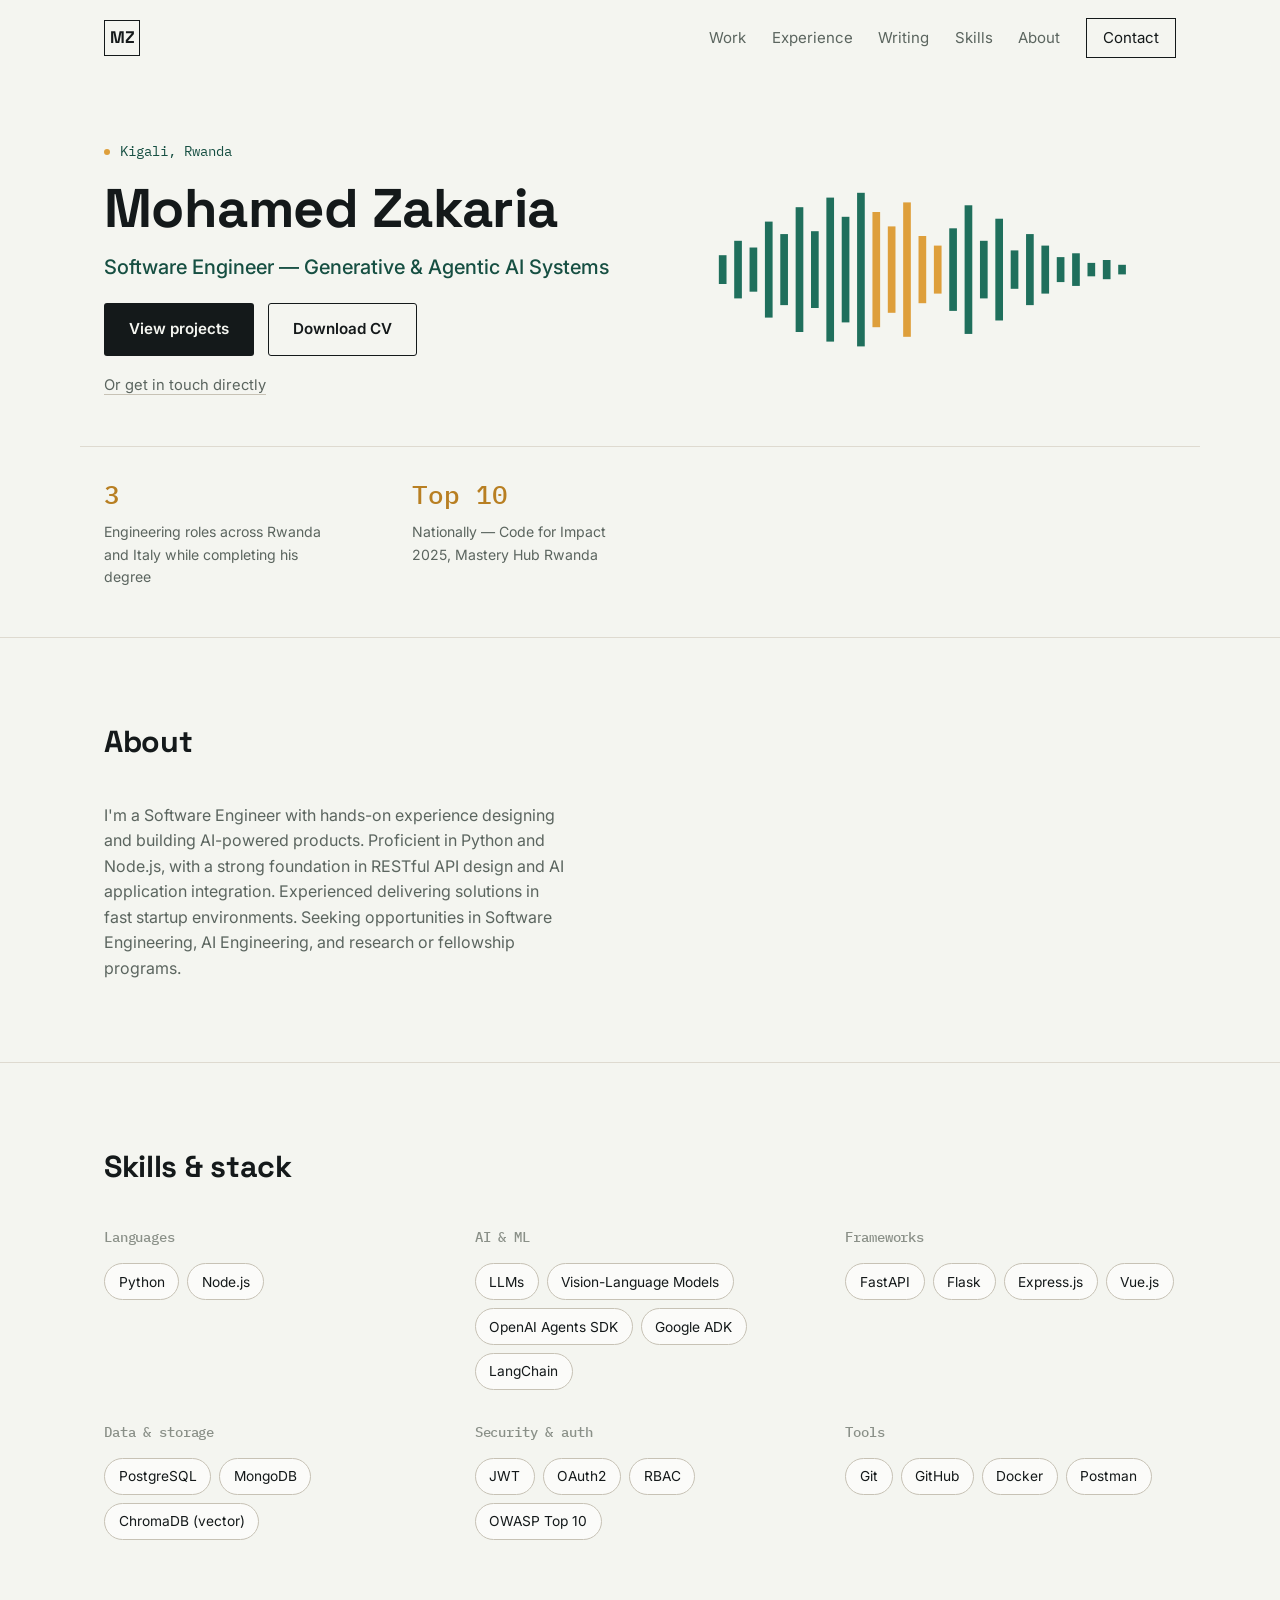
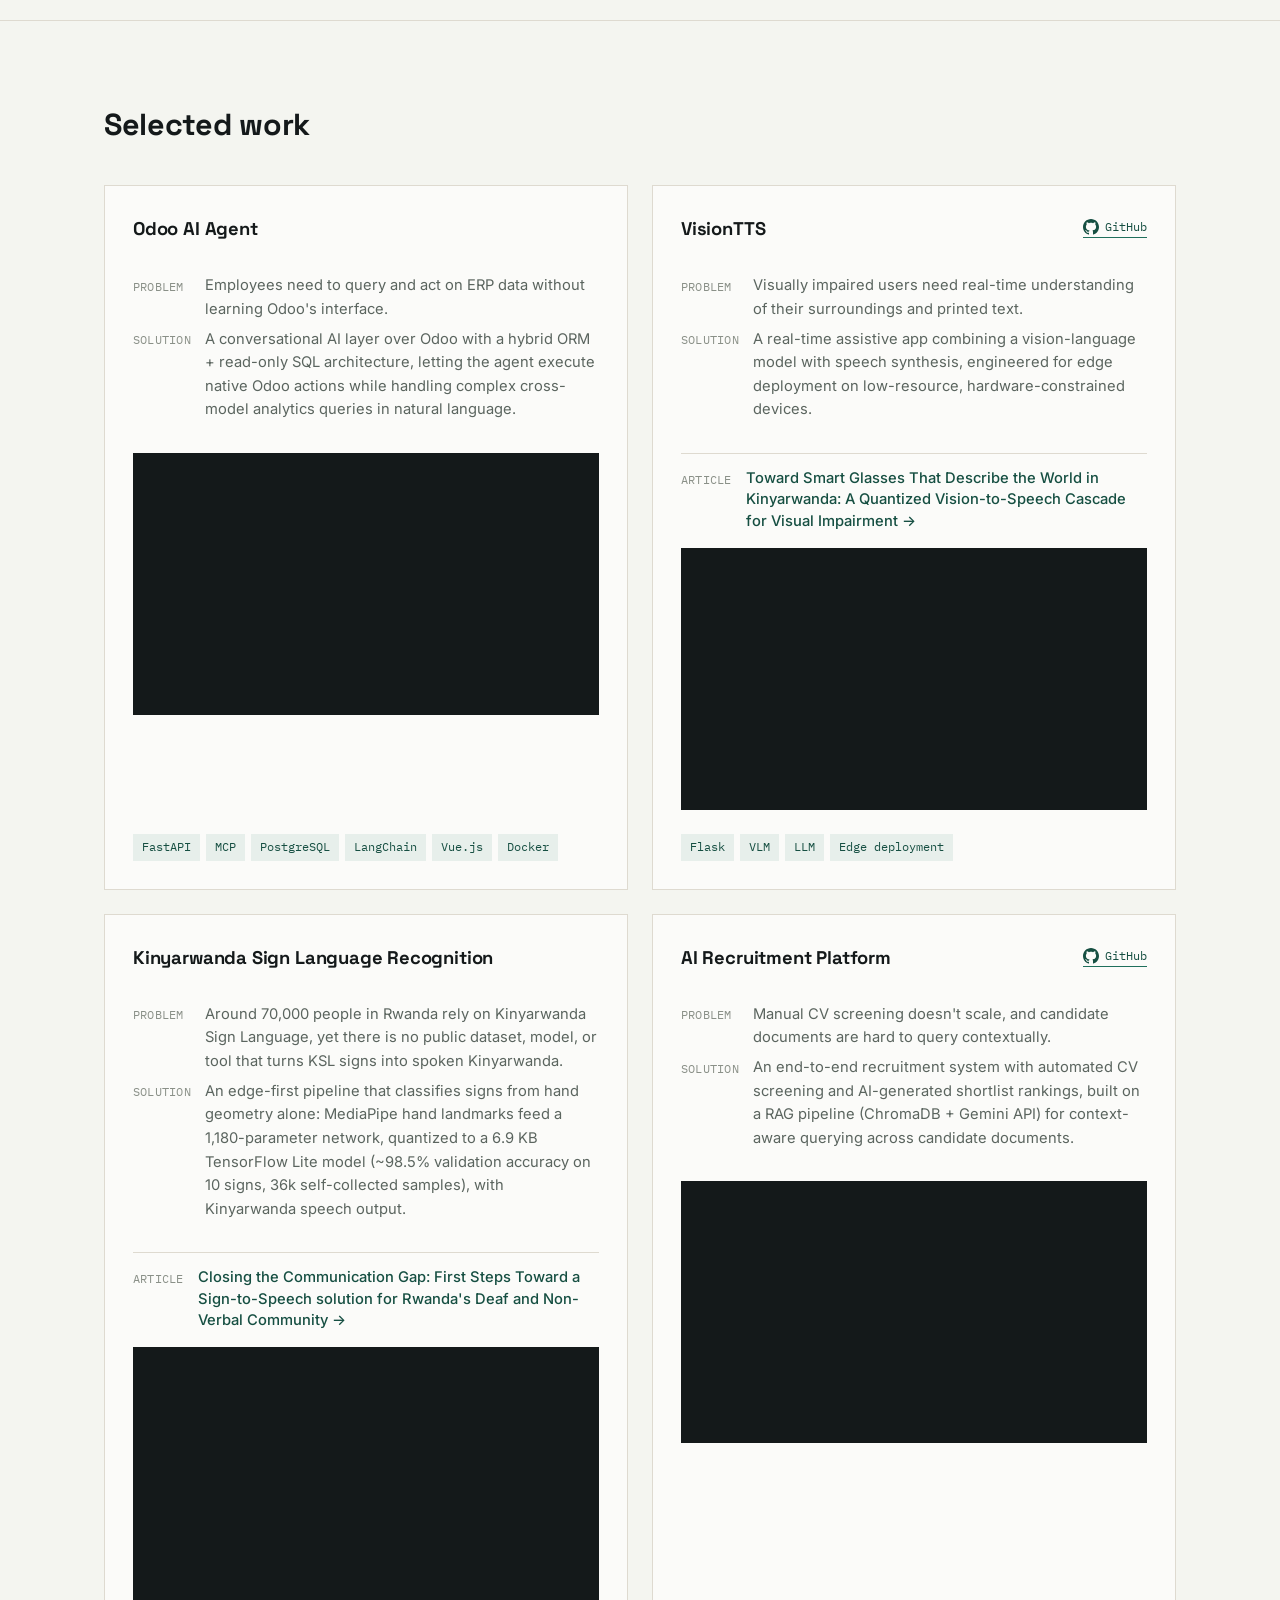
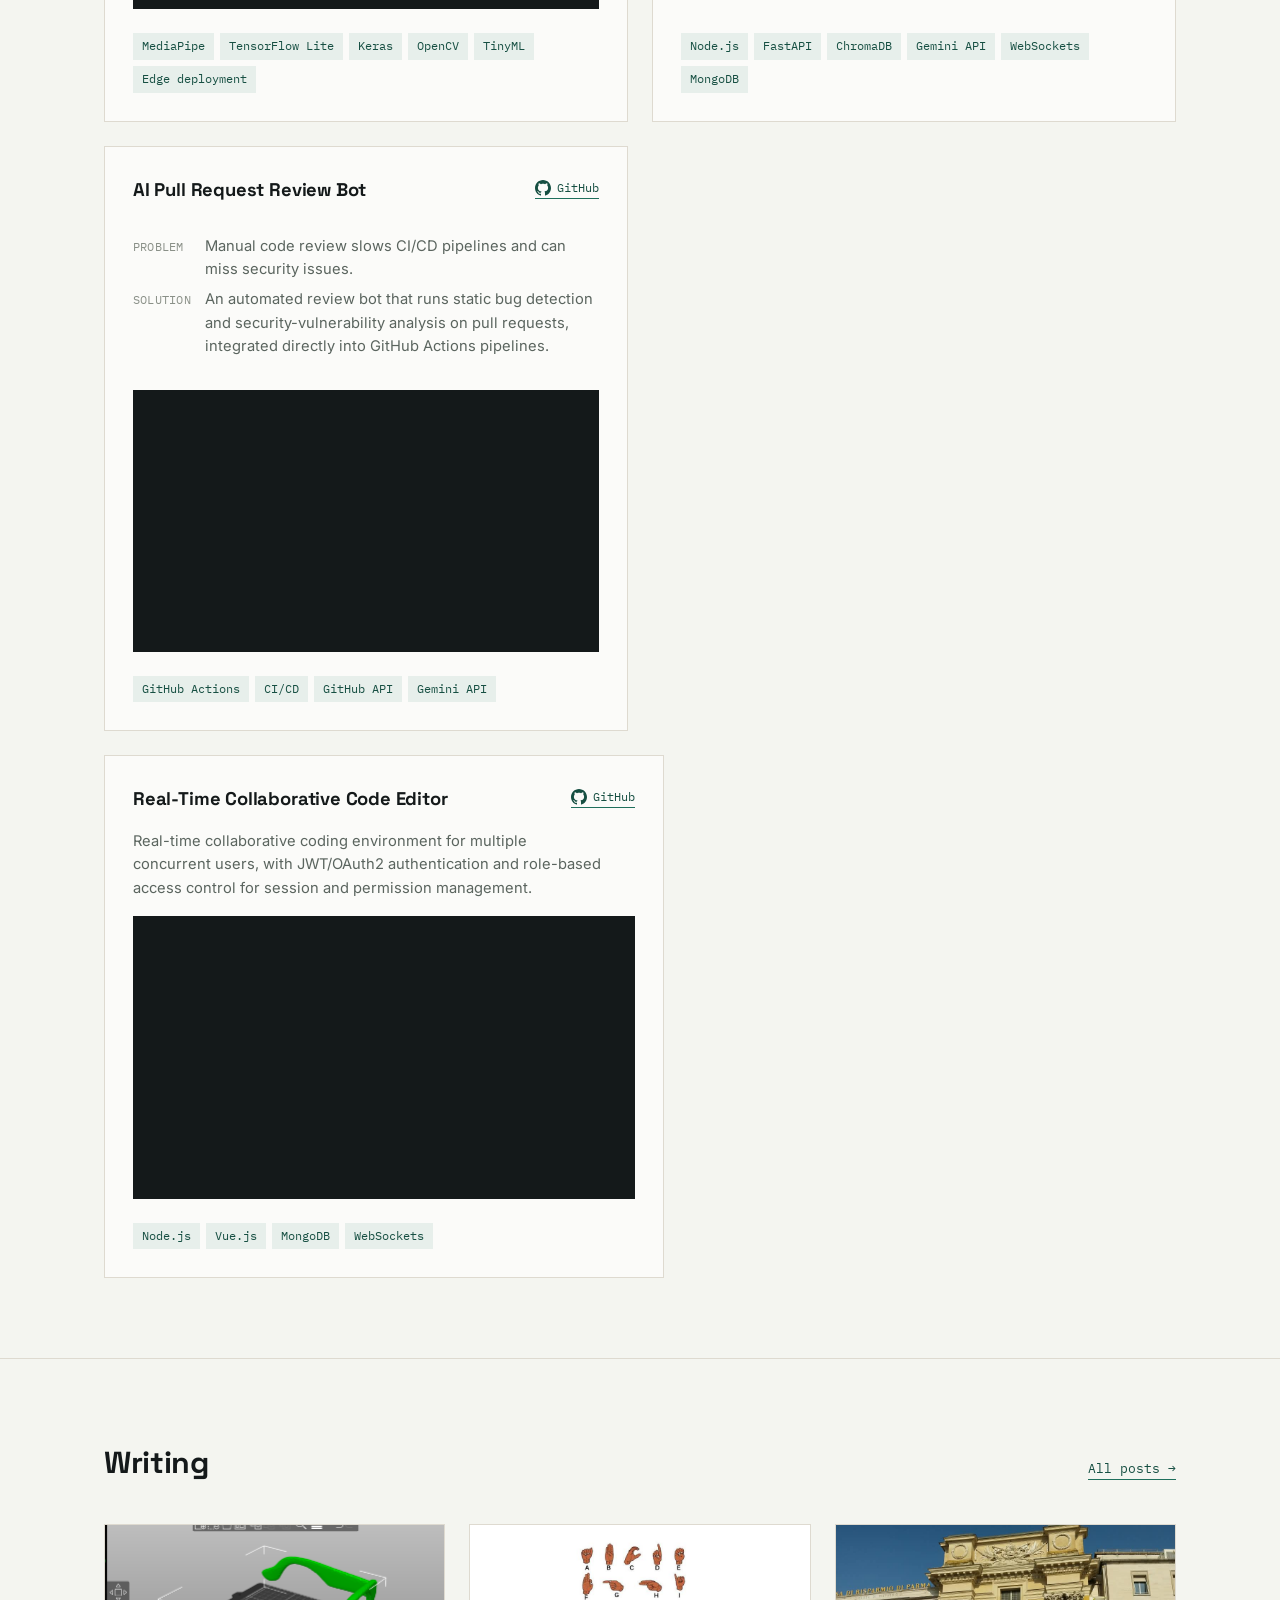
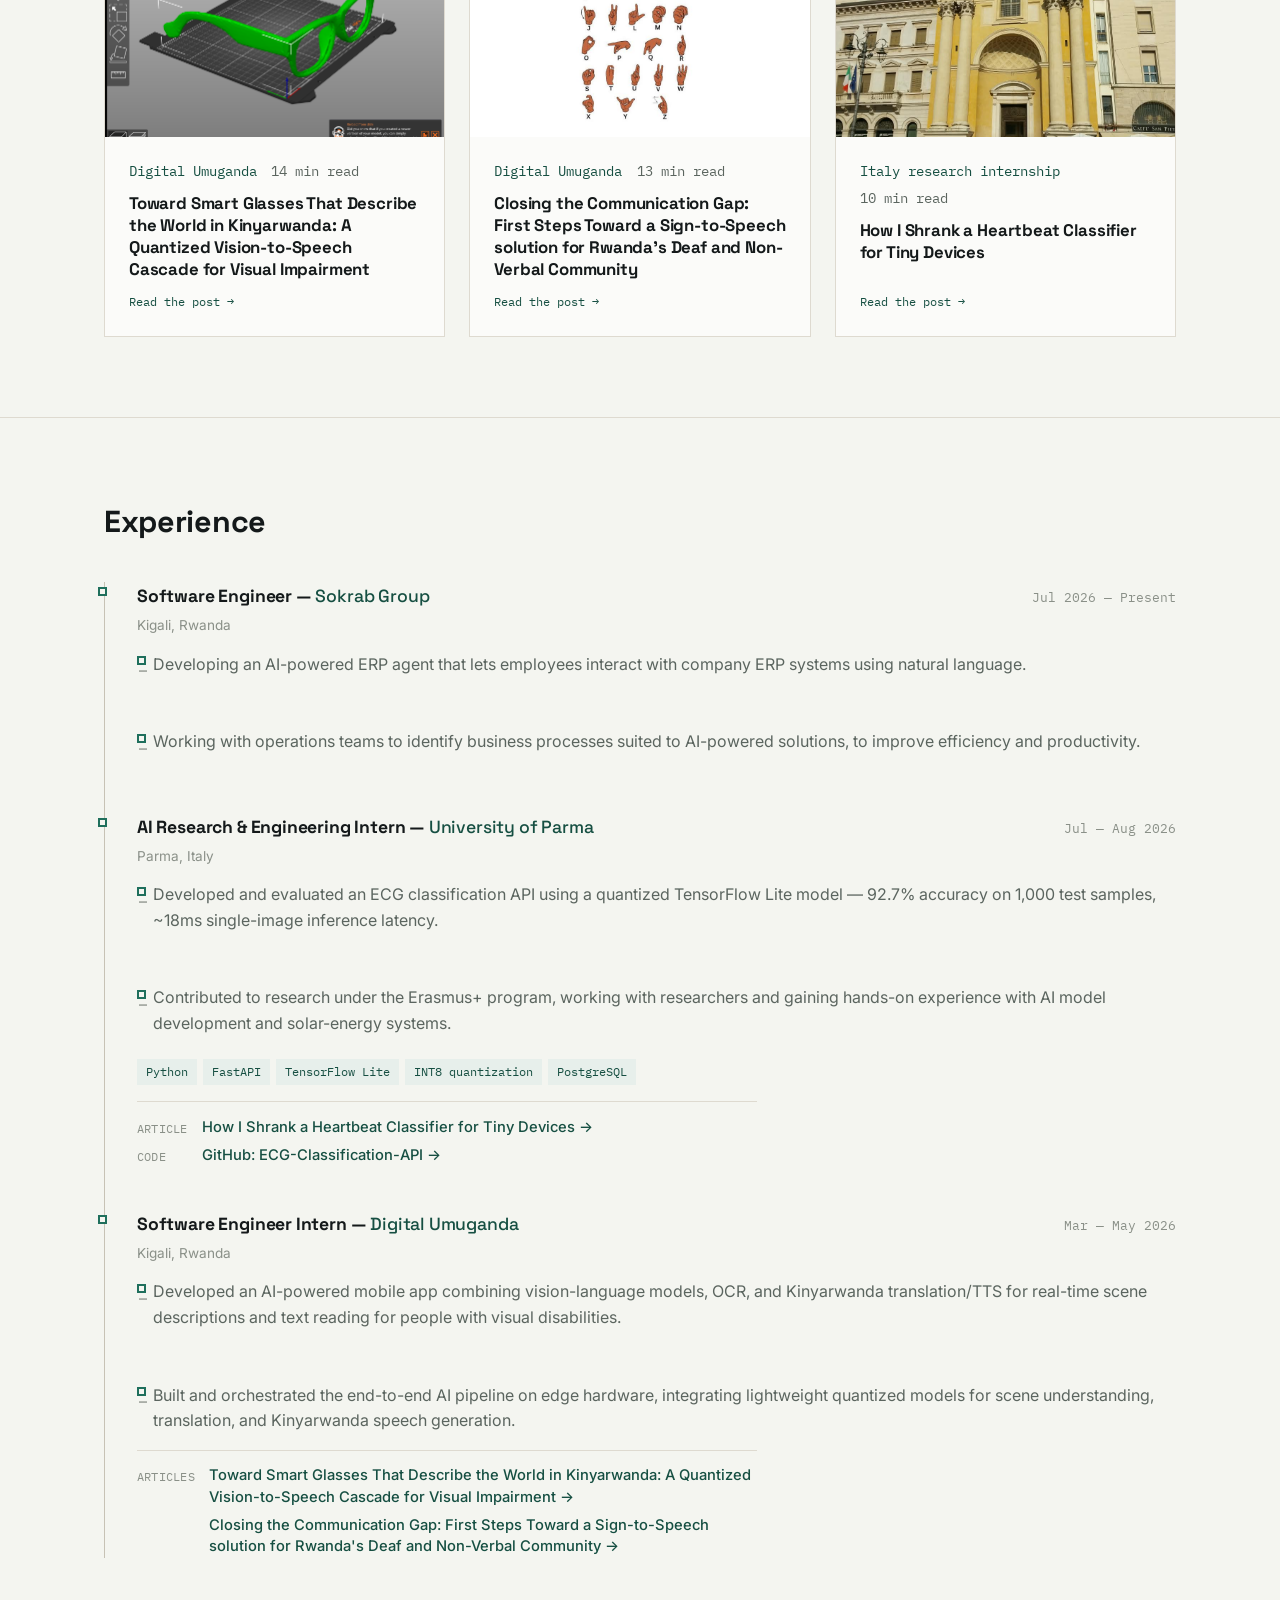
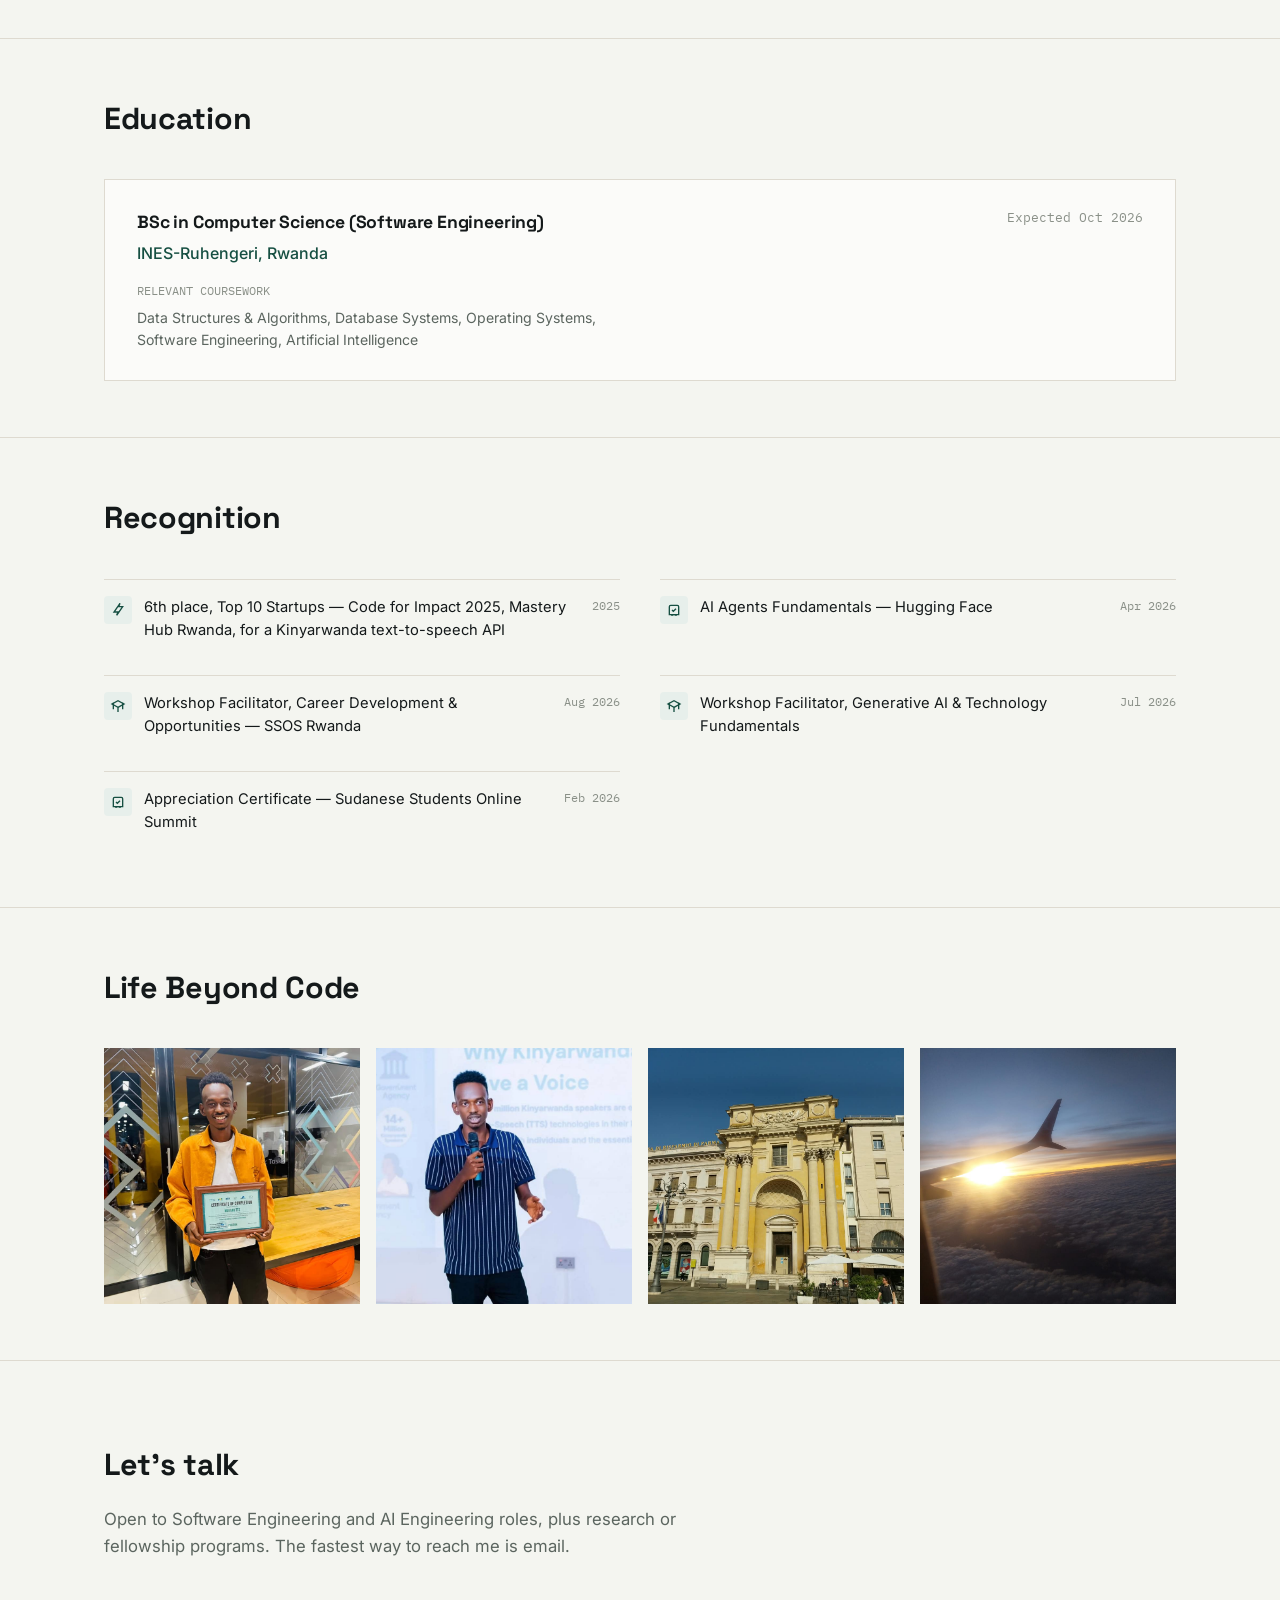
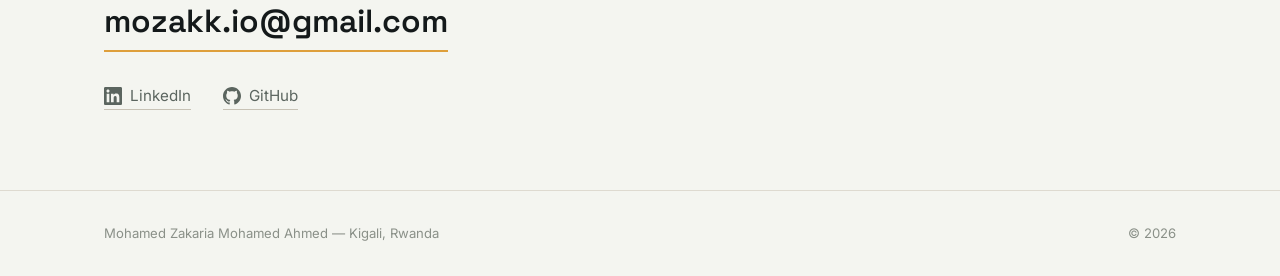
==== commit 4cbedc3c: "refactor: enhance article links and project descriptions; improve layout and styling" ====
--- a/index.html
+++ b/index.html
@@ -473,6 +473,35 @@
     background:var(--teal-tint);
     padding:0.25rem 0.55rem;
   }
+
+  .article-links{
+    display:grid;
+    grid-template-columns:auto 1fr;
+    gap:0.4rem 0.9rem;
+    padding-top:0.9rem;
+    border-top:1px solid var(--line);
+  }
+  .article-label{
+    font-family:var(--font-mono);
+    font-size:0.72rem;
+    text-transform:uppercase;
+    letter-spacing:0.02em;
+    color:var(--ink-faint);
+    padding-top:0.2rem;
+  }
+  .article-list{
+    display:flex;
+    flex-direction:column;
+    gap:0.45rem;
+  }
+  .article-list a{
+    font-size:0.92rem;
+    font-weight:500;
+    color:var(--teal-dark);
+    line-height:1.45;
+  }
+  .article-list a:hover{ color:var(--amber-dark); }
+  .timeline .article-links{ margin-top:1rem; max-width:62ch; }
 
   .project-secondary{ margin-top:1.5rem; max-width:560px; }
 
@@ -935,7 +964,6 @@
           <div class="project-head">
             <h3>VisionTTS</h3>
             <div class="project-links">
-              <a href="blogs/smart-glasses-kinyarwanda-vision-to-speech/index.html">Read the blog</a>
               <a href="https://github.com/zakk-io/VisionTTS" class="icon-link">
                 <svg viewBox="0 0 24 24" fill="currentColor"><path d="M12 0c-6.626 0-12 5.373-12 12 0 5.302 3.438 9.8 8.207 11.387.599.111.793-.261.793-.577v-2.234c-3.338.726-4.033-1.416-4.033-1.416-.546-1.387-1.333-1.756-1.333-1.756-1.089-.745.083-.729.083-.729 1.205.084 1.839 1.237 1.839 1.237 1.07 1.834 2.807 1.304 3.492.997.107-.775.418-1.305.762-1.604-2.665-.305-5.467-1.334-5.467-5.931 0-1.311.469-2.381 1.236-3.221-.124-.303-.535-1.524.117-3.176 0 0 1.008-.322 3.301 1.23.957-.266 1.983-.399 3.003-.404 1.02.005 2.047.138 3.006.404 2.291-1.552 3.297-1.23 3.297-1.23.653 1.653.242 2.874.118 3.176.77.84 1.235 1.911 1.235 3.221 0 4.609-2.807 5.624-5.479 5.921.43.372.823 1.102.823 2.222v3.293c0 .319.192.694.801.576 4.765-1.589 8.199-6.086 8.199-11.386 0-6.627-5.373-12-12-12z"/></svg>
                 GitHub
@@ -946,6 +974,12 @@
             <dt>Problem</dt><dd>Visually impaired users need real-time understanding of their surroundings and printed text.</dd>
             <dt>Solution</dt><dd>A real-time assistive app combining a vision-language model with speech synthesis, engineered for edge deployment on low-resource, hardware-constrained devices.</dd>
           </dl>
+          <div class="article-links">
+            <span class="article-label">Article</span>
+            <div class="article-list">
+              <a href="blogs/smart-glasses-kinyarwanda-vision-to-speech/index.html">Toward Smart Glasses That Describe the World in Kinyarwanda: A Quantized Vision-to-Speech Cascade for Visual Impairment →</a>
+            </div>
+          </div>
           <div class="video-embed">
             <iframe src="https://www.youtube.com/embed/PjjrJgnLv74?si=WTX_MVe2WaNV8cxO" title="VisionTTS demo video" loading="lazy" allow="accelerometer; autoplay; clipboard-write; encrypted-media; gyroscope; picture-in-picture; web-share" referrerpolicy="strict-origin-when-cross-origin" allowfullscreen></iframe>
           </div>
@@ -957,14 +991,17 @@
         <article class="project-card" id="project-ksl">
           <div class="project-head">
             <h3>Kinyarwanda Sign Language Recognition</h3>
-            <div class="project-links">
-              <a href="blogs/sign-to-speech-rwanda-deaf-community/index.html">Read the blog</a>
-            </div>
           </div>
           <dl class="project-row">
             <dt>Problem</dt><dd>Around 70,000 people in Rwanda rely on Kinyarwanda Sign Language, yet there is no public dataset, model, or tool that turns KSL signs into spoken Kinyarwanda.</dd>
             <dt>Solution</dt><dd>An edge-first pipeline that classifies signs from hand geometry alone: MediaPipe hand landmarks feed a 1,180-parameter network, quantized to a 6.9 KB TensorFlow Lite model (~98.5% validation accuracy on 10 signs, 36k self-collected samples), with Kinyarwanda speech output.</dd>
           </dl>
+          <div class="article-links">
+            <span class="article-label">Article</span>
+            <div class="article-list">
+              <a href="blogs/sign-to-speech-rwanda-deaf-community/index.html">Closing the Communication Gap: First Steps Toward a Sign-to-Speech solution for Rwanda's Deaf and Non-Verbal Community →</a>
+            </div>
+          </div>
           <div class="video-embed">
             <iframe src="https://www.youtube.com/embed/-rzLZ2ggkmw?si=F8b-JdRzTFGaJLxC" title="Kinyarwanda Sign Language recognition demo video" loading="lazy" allow="accelerometer; autoplay; clipboard-write; encrypted-media; gyroscope; picture-in-picture; web-share" referrerpolicy="strict-origin-when-cross-origin" allowfullscreen></iframe>
           </div>
@@ -1105,7 +1142,16 @@
           <div class="project-tech">
             <span class="tech-tag">Python</span><span class="tech-tag">FastAPI</span><span class="tech-tag">TensorFlow Lite</span><span class="tech-tag">INT8 quantization</span><span class="tech-tag">PostgreSQL</span>
           </div>
-          <p class="project-links" style="margin-top:0.9rem;"><a href="blogs/shrinking-heartbeat-classifier-tiny-devices/index.html">Read the blog: how I shrank a heartbeat classifier for tiny devices</a><a href="https://github.com/zakk-io/ECG-Classification-API">GitHub</a></p>
+          <div class="article-links">
+            <span class="article-label">Article</span>
+            <div class="article-list">
+              <a href="blogs/shrinking-heartbeat-classifier-tiny-devices/index.html">How I Shrank a Heartbeat Classifier for Tiny Devices →</a>
+            </div>
+            <span class="article-label">Code</span>
+            <div class="article-list">
+              <a href="https://github.com/zakk-io/ECG-Classification-API">GitHub: ECG-Classification-API →</a>
+            </div>
+          </div>
         </li>
         <li>
           <div class="role-head">
@@ -1117,6 +1163,13 @@
             <li>Developed an AI-powered mobile app combining vision-language models, OCR, and Kinyarwanda translation/TTS for real-time scene descriptions and text reading for people with visual disabilities.</li>
             <li>Built and orchestrated the end-to-end AI pipeline on edge hardware, integrating lightweight quantized models for scene understanding, translation, and Kinyarwanda speech generation.</li>
           </ul>
+          <div class="article-links">
+            <span class="article-label">Articles</span>
+            <div class="article-list">
+              <a href="blogs/smart-glasses-kinyarwanda-vision-to-speech/index.html">Toward Smart Glasses That Describe the World in Kinyarwanda: A Quantized Vision-to-Speech Cascade for Visual Impairment →</a>
+              <a href="blogs/sign-to-speech-rwanda-deaf-community/index.html">Closing the Communication Gap: First Steps Toward a Sign-to-Speech solution for Rwanda's Deaf and Non-Verbal Community →</a>
+            </div>
+          </div>
         </li>
       </ol>
     </div>
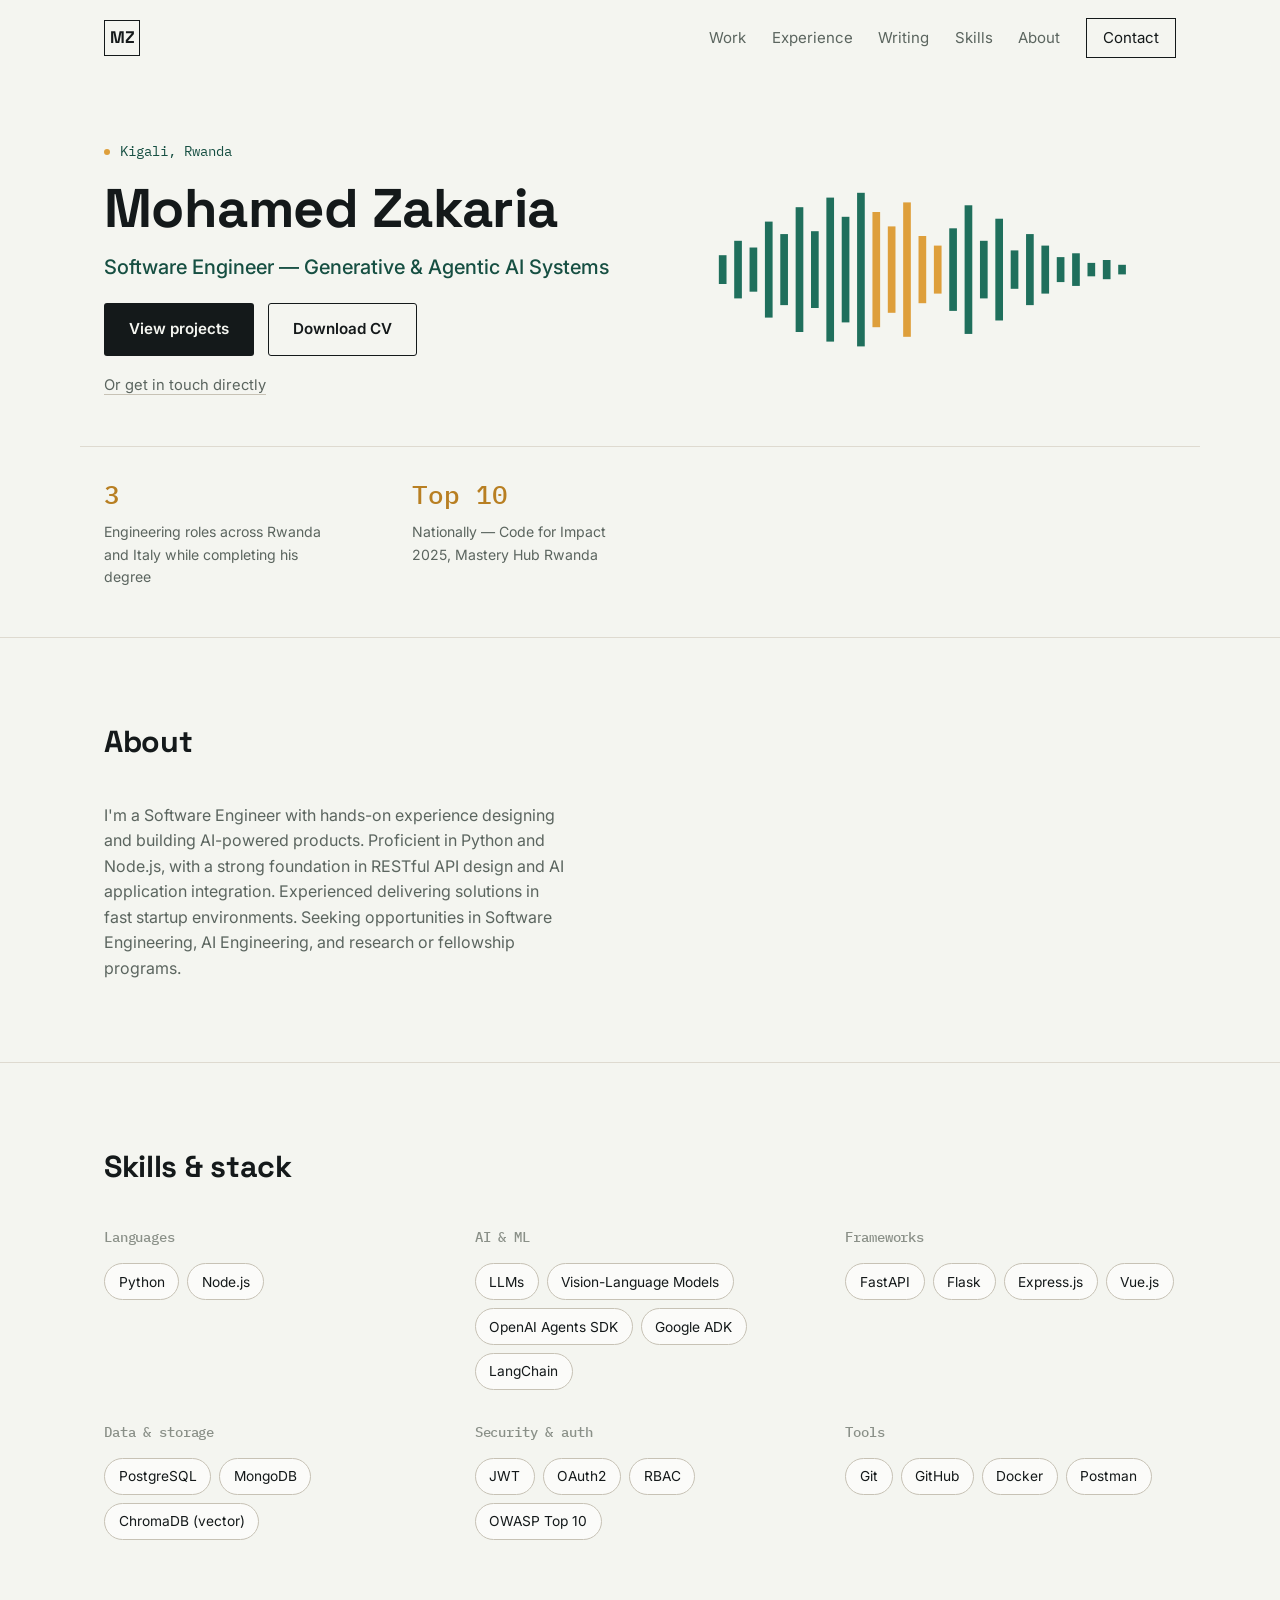
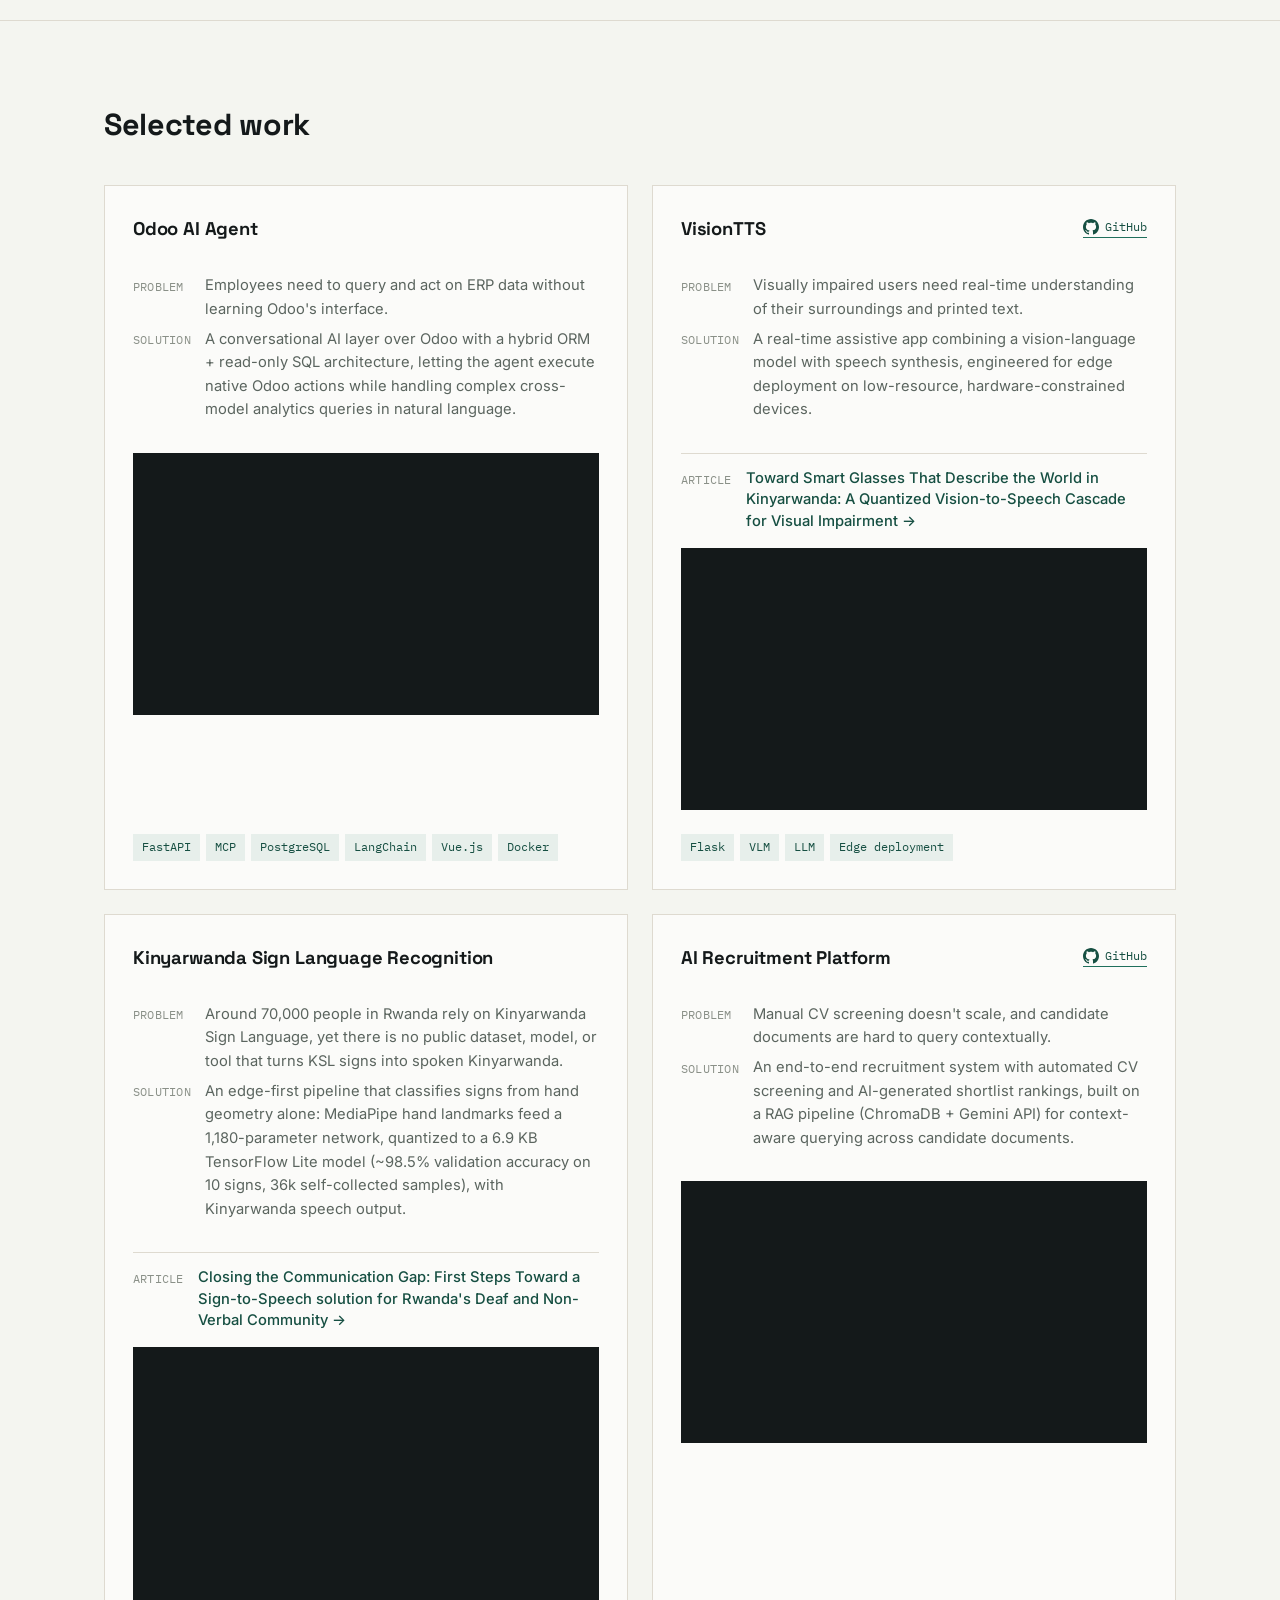
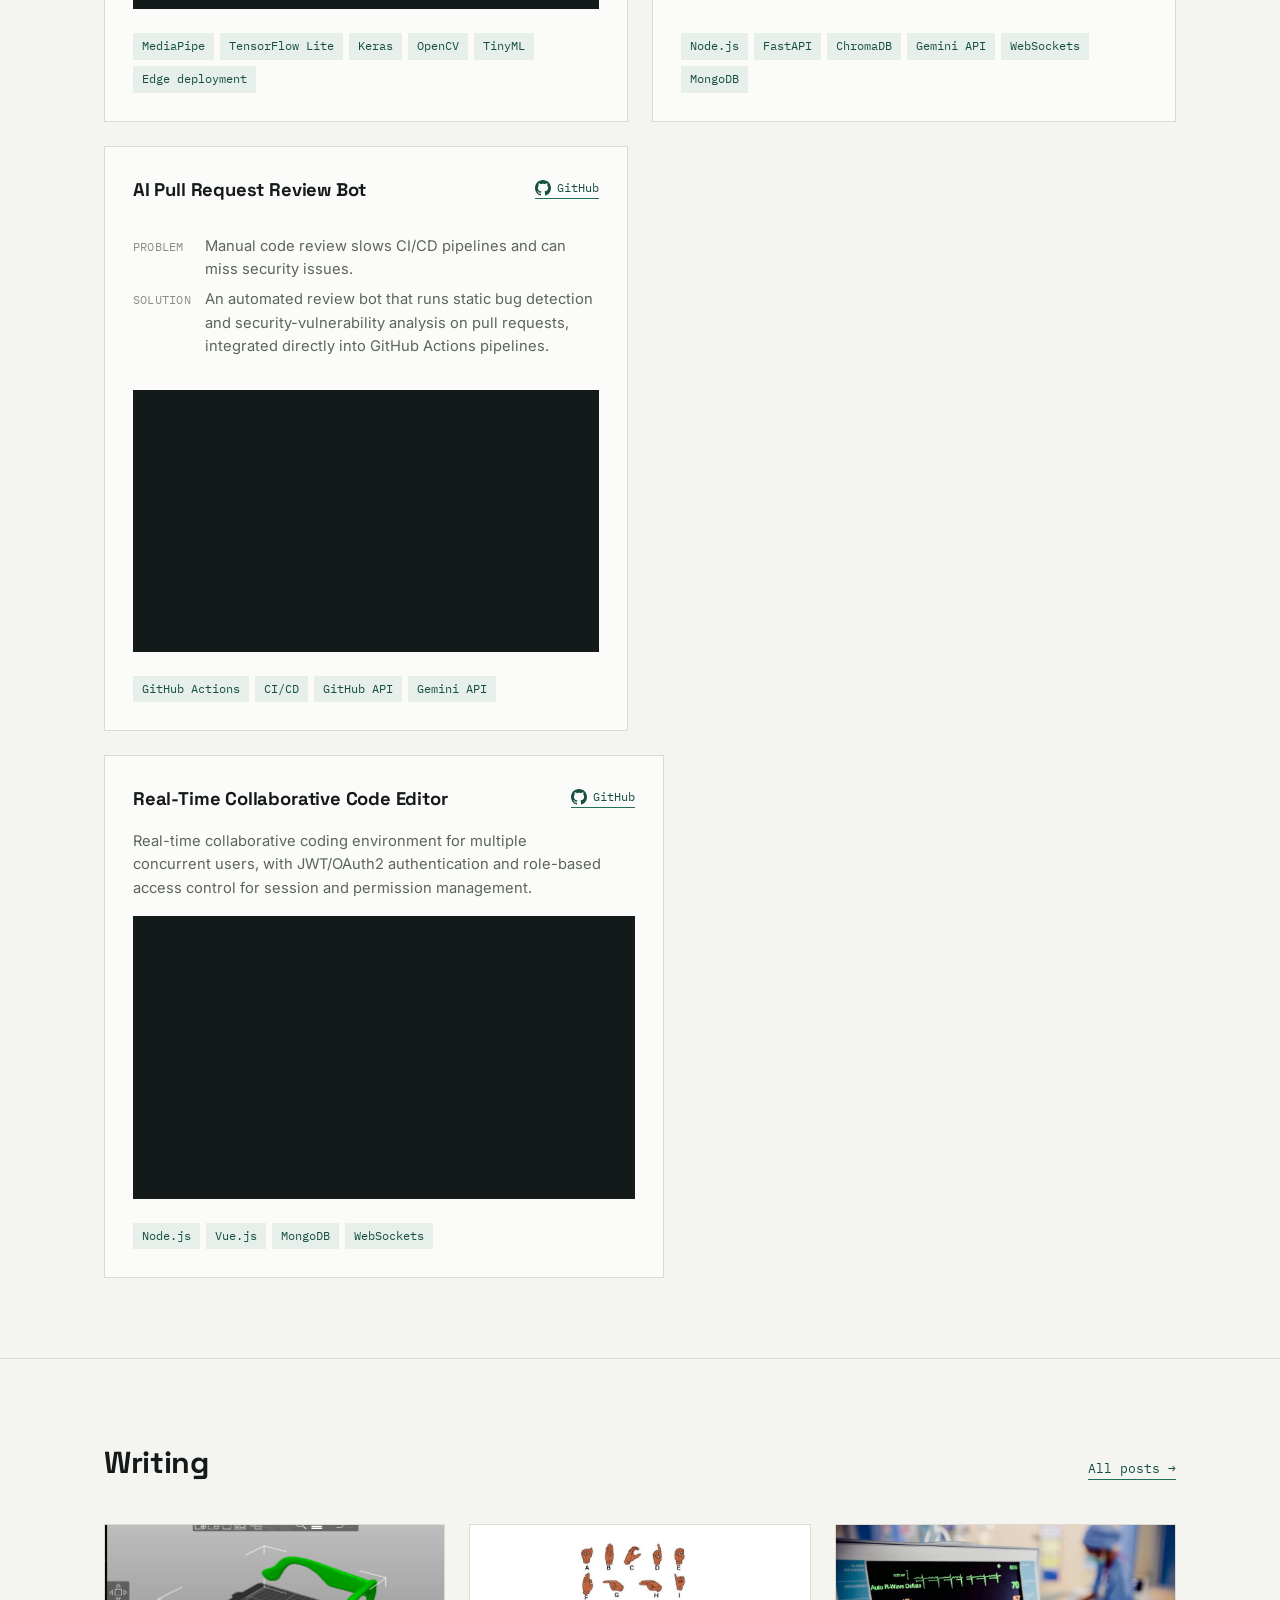
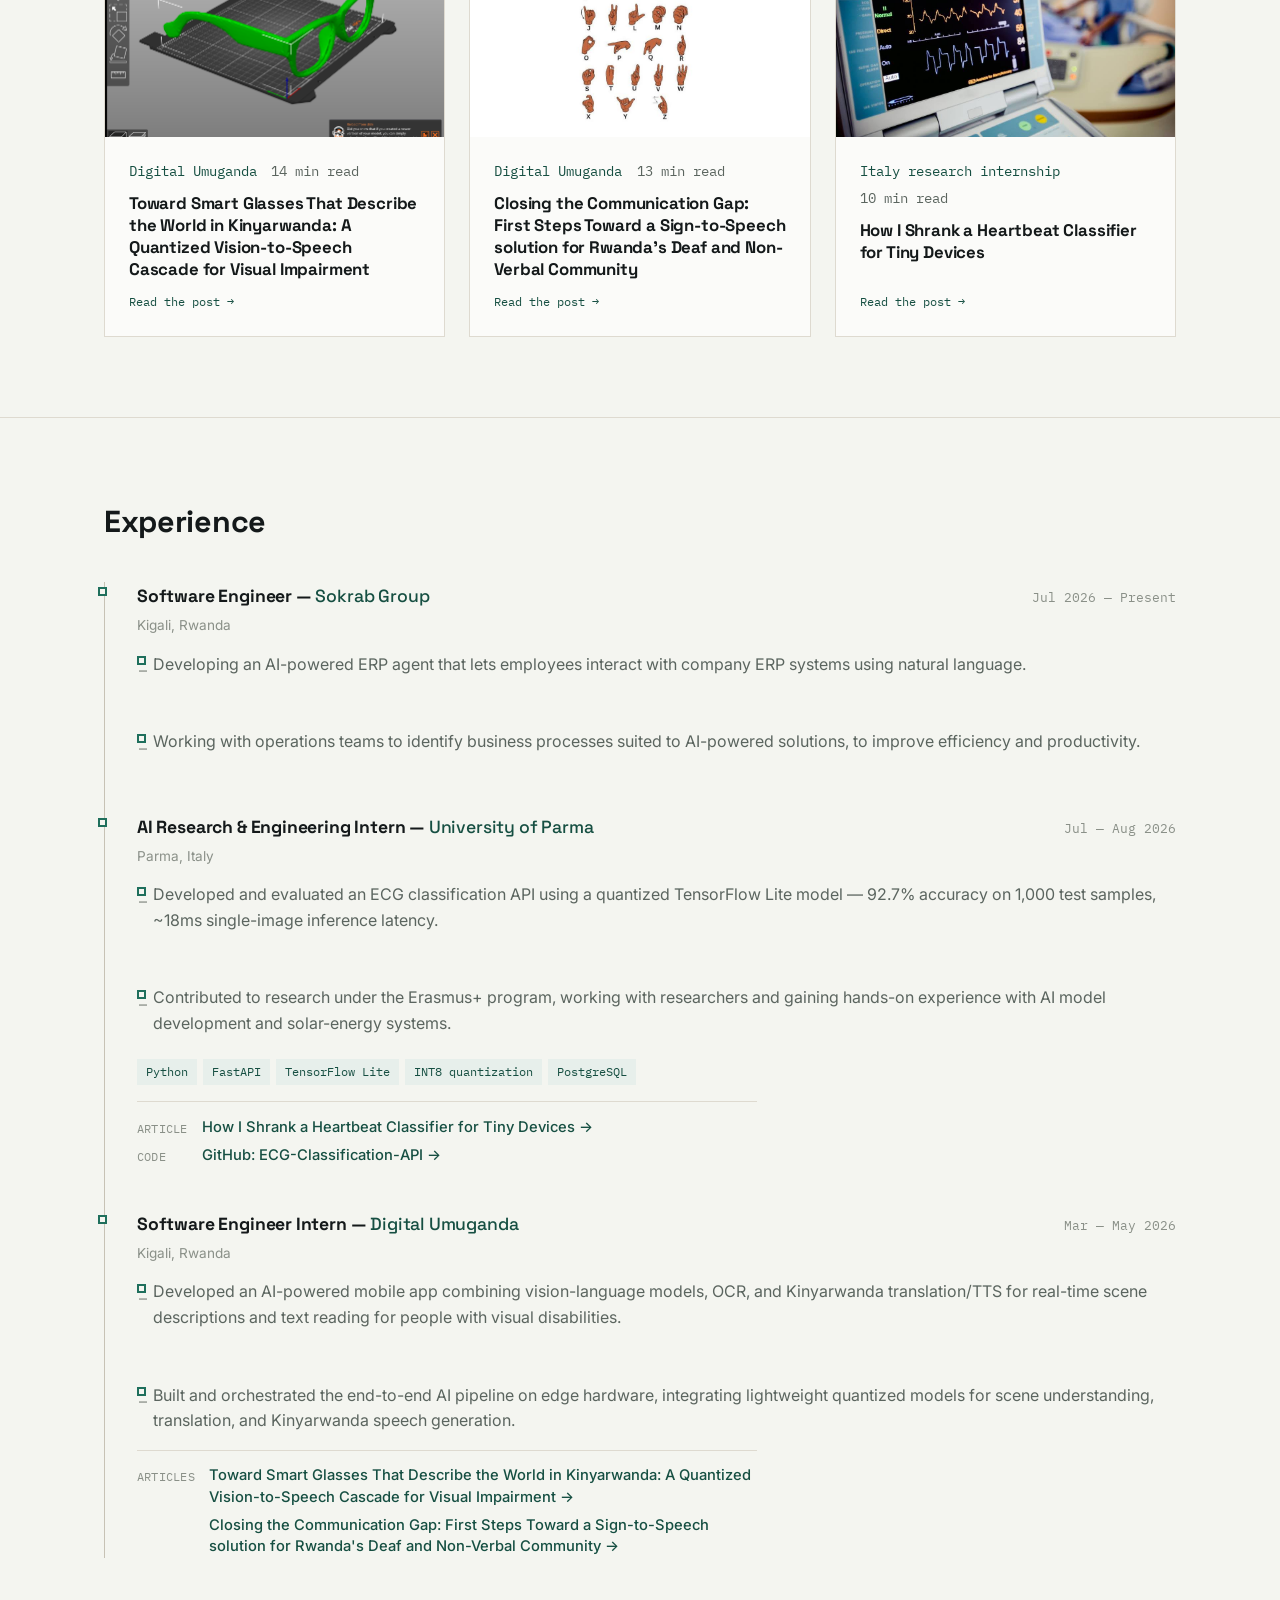
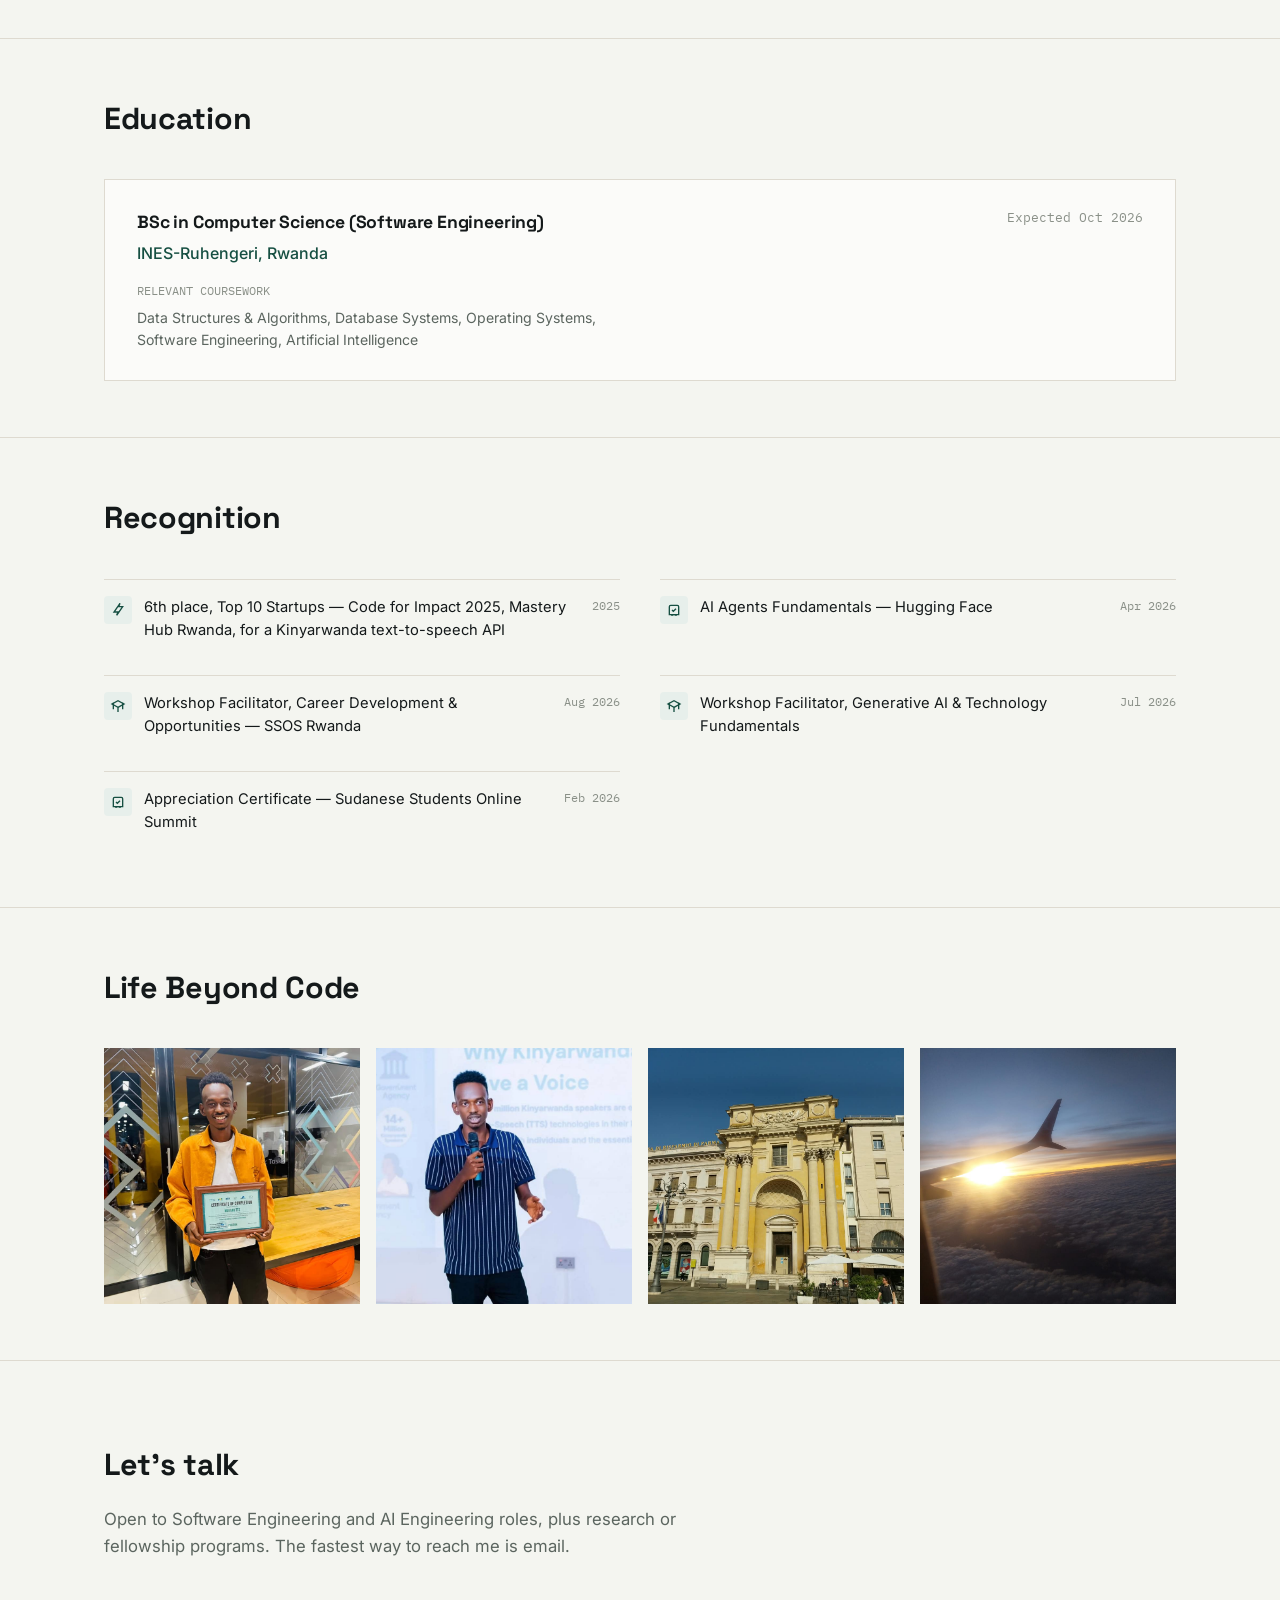
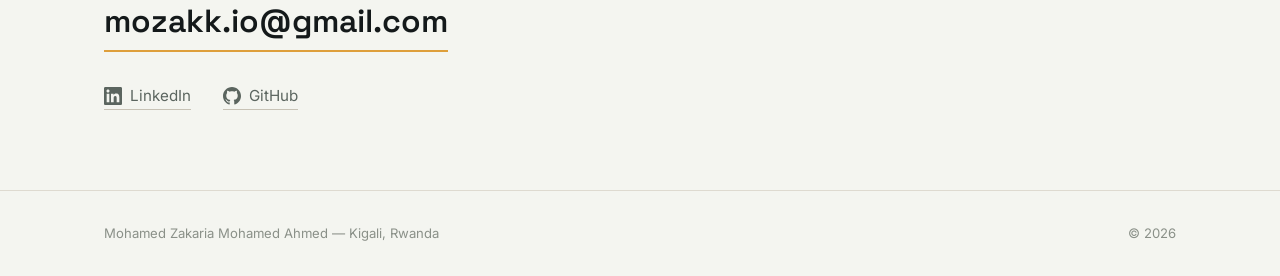
==== commit 04d3f81a: "fix: update cover image paths and alt text for blog posts" ====
--- a/index.html
+++ b/index.html
@@ -1103,7 +1103,7 @@
           </div>
         </a>
         <a class="post-card" href="blogs/shrinking-heartbeat-classifier-tiny-devices/index.html">
-          <div class="post-cover"><img src="blogs/shrinking-heartbeat-classifier-tiny-devices/dicovering%20param%20city.jpeg" alt="Discovering the city centre of Parma" loading="lazy"></div>
+          <div class="post-cover"><img src="blogs/shrinking-heartbeat-classifier-tiny-devices/cover.jpg" alt="Hospital patient monitor showing ECG waveforms" loading="lazy"></div>
           <div class="post-card-body">
             <p class="post-meta"><span class="ctx">Italy research internship</span><span>10 min read</span></p>
             <h3>How I Shrank a Heartbeat Classifier for Tiny Devices</h3>
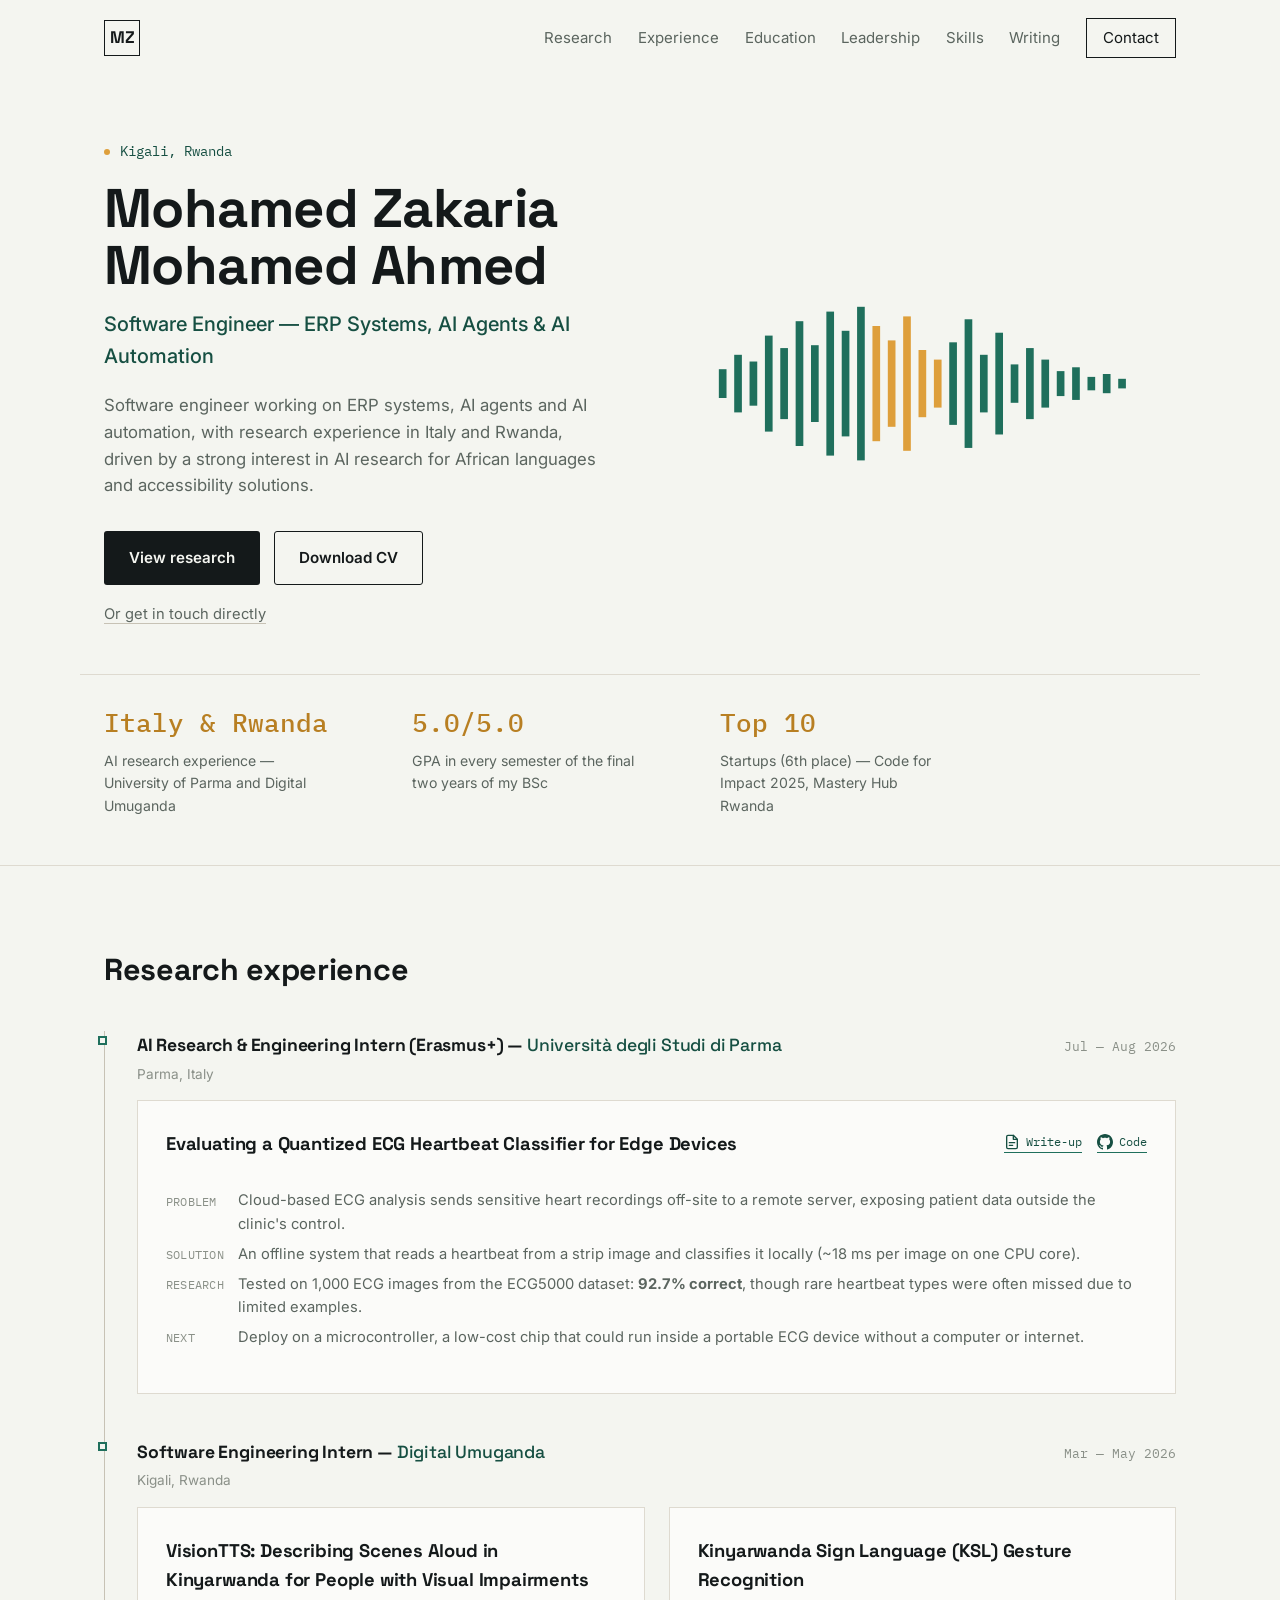
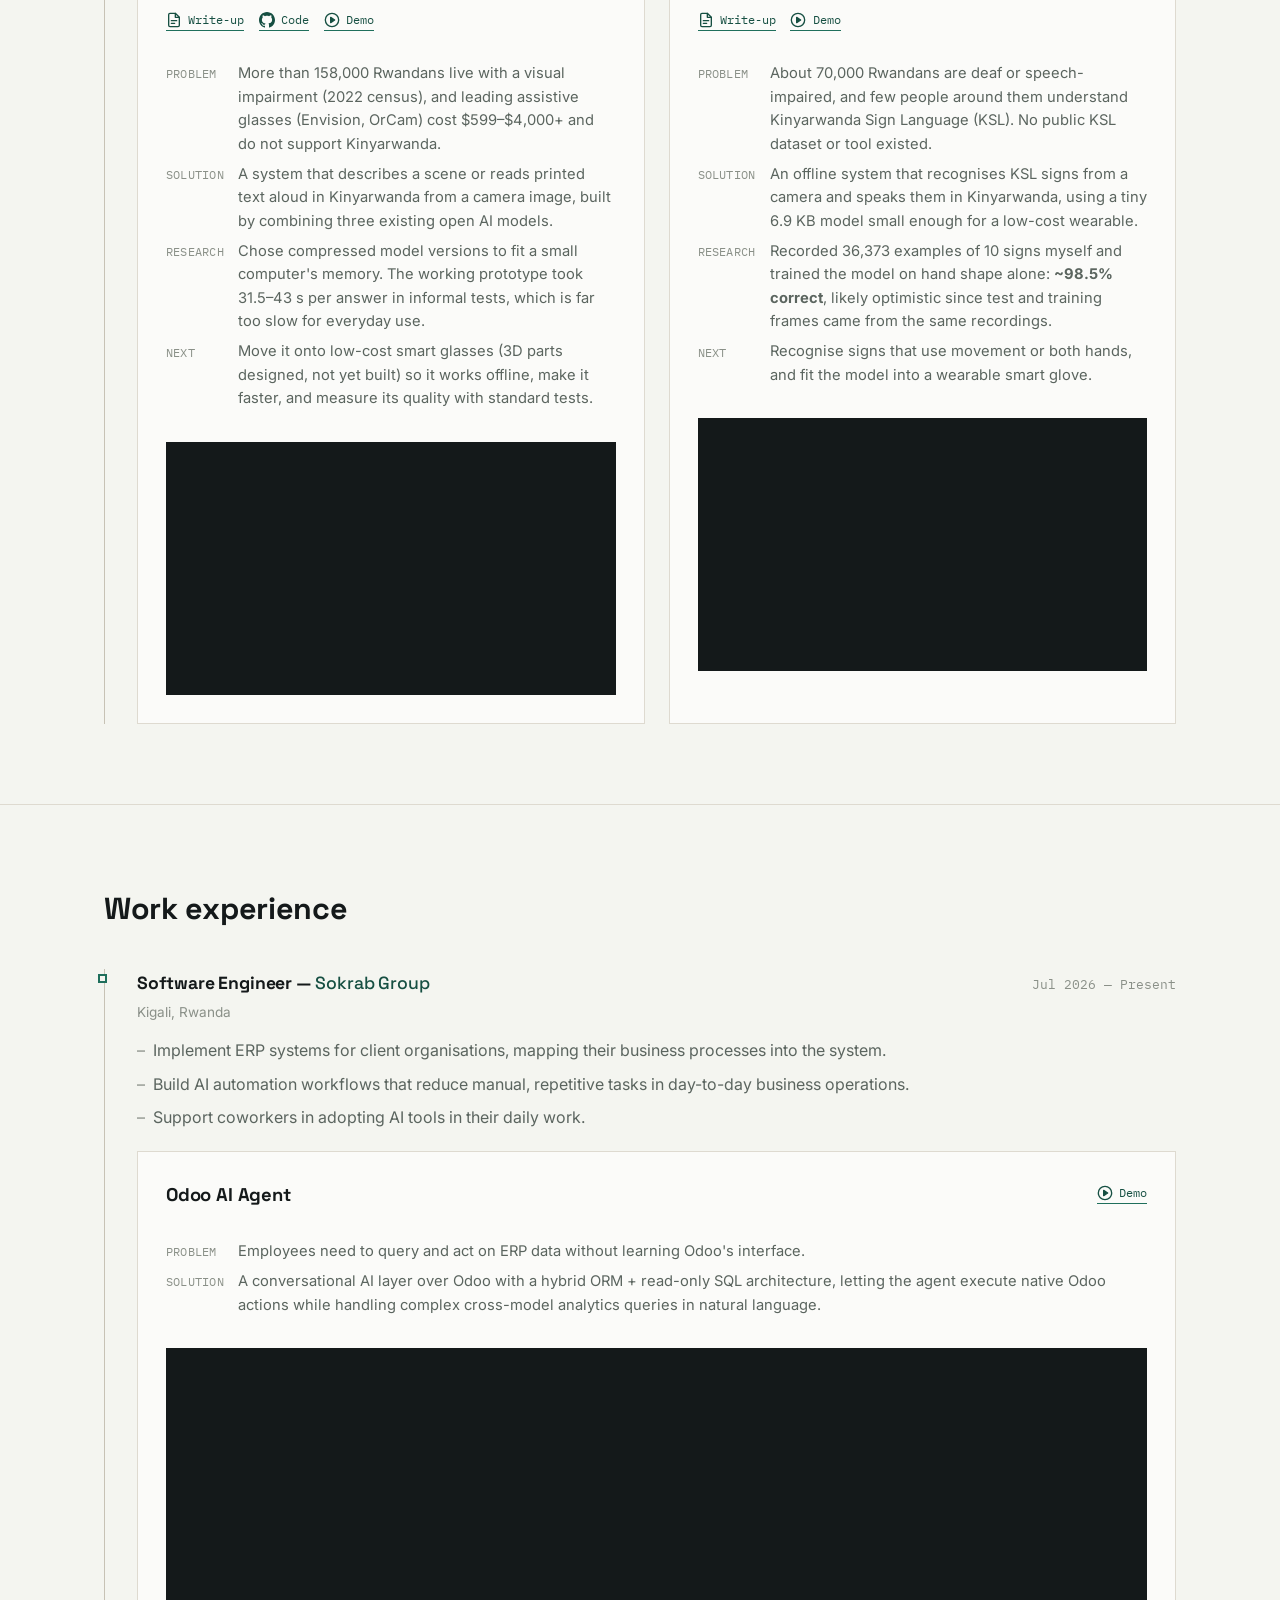
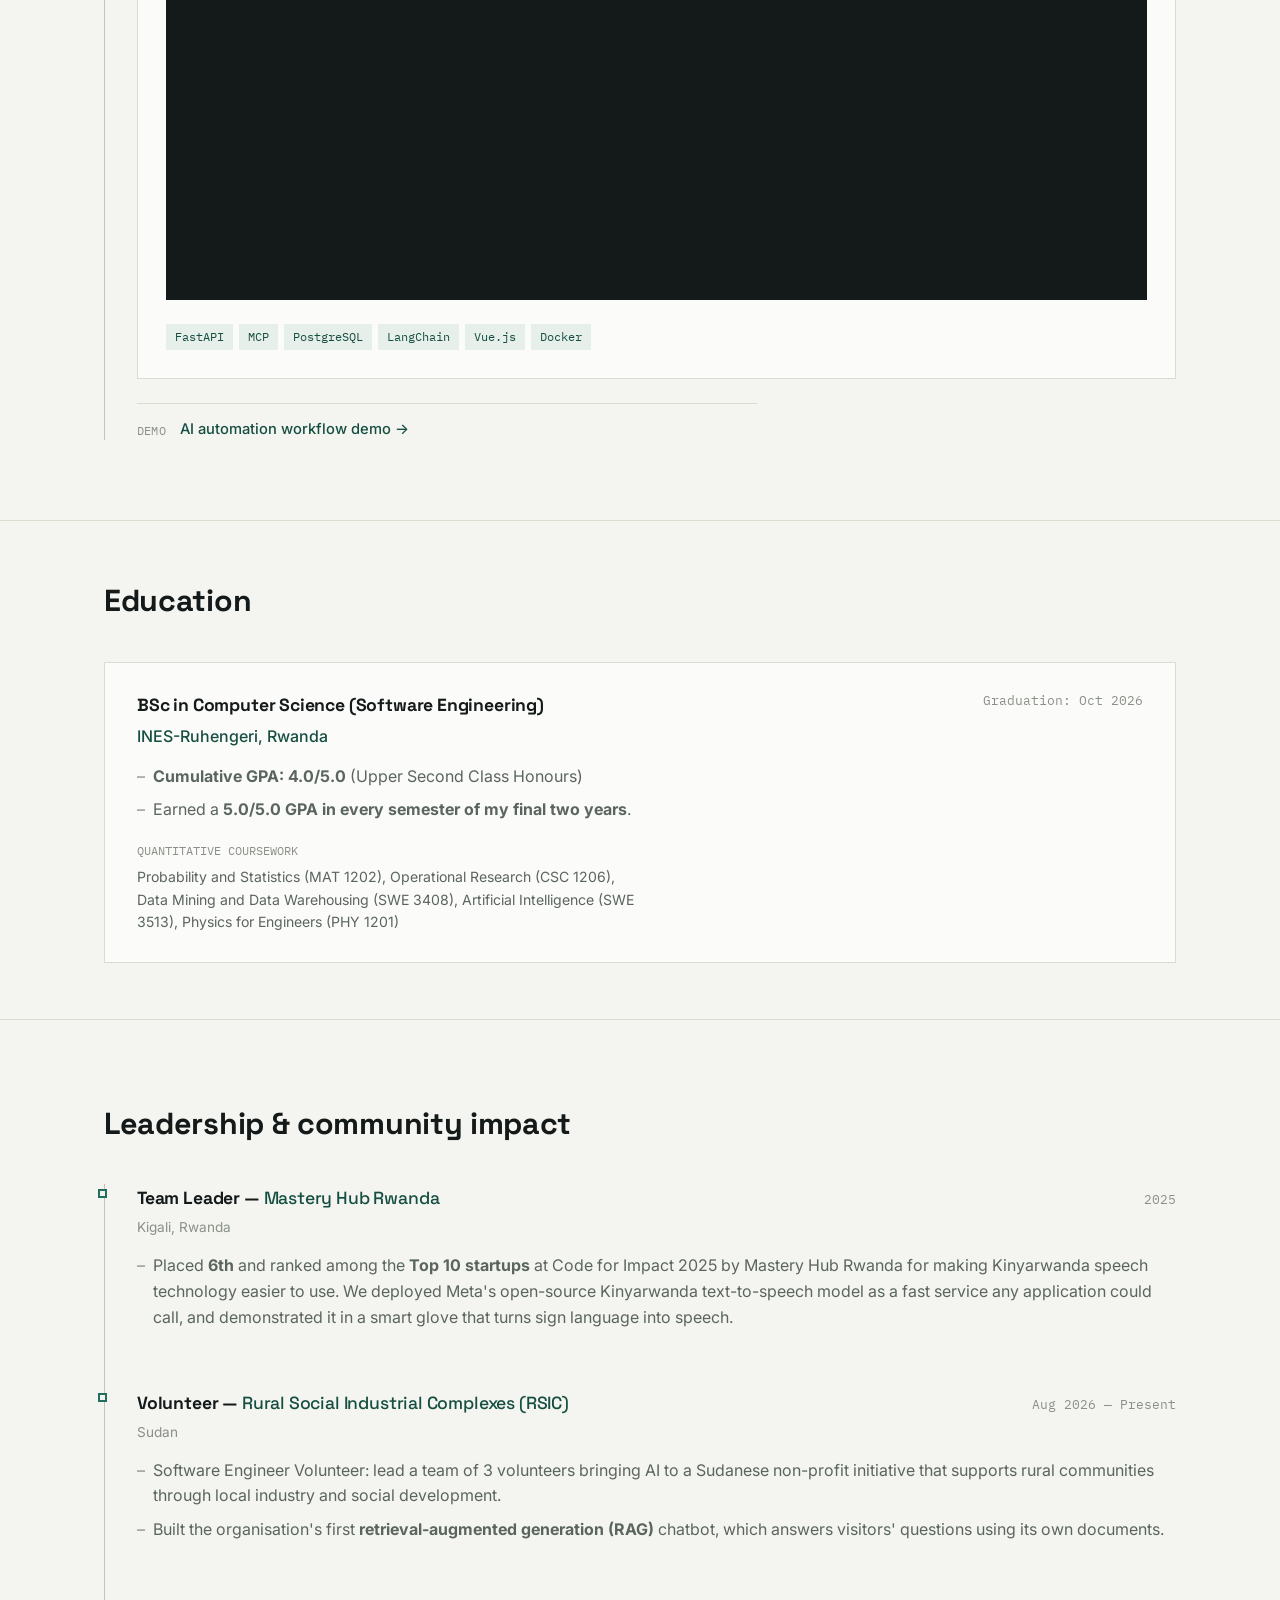
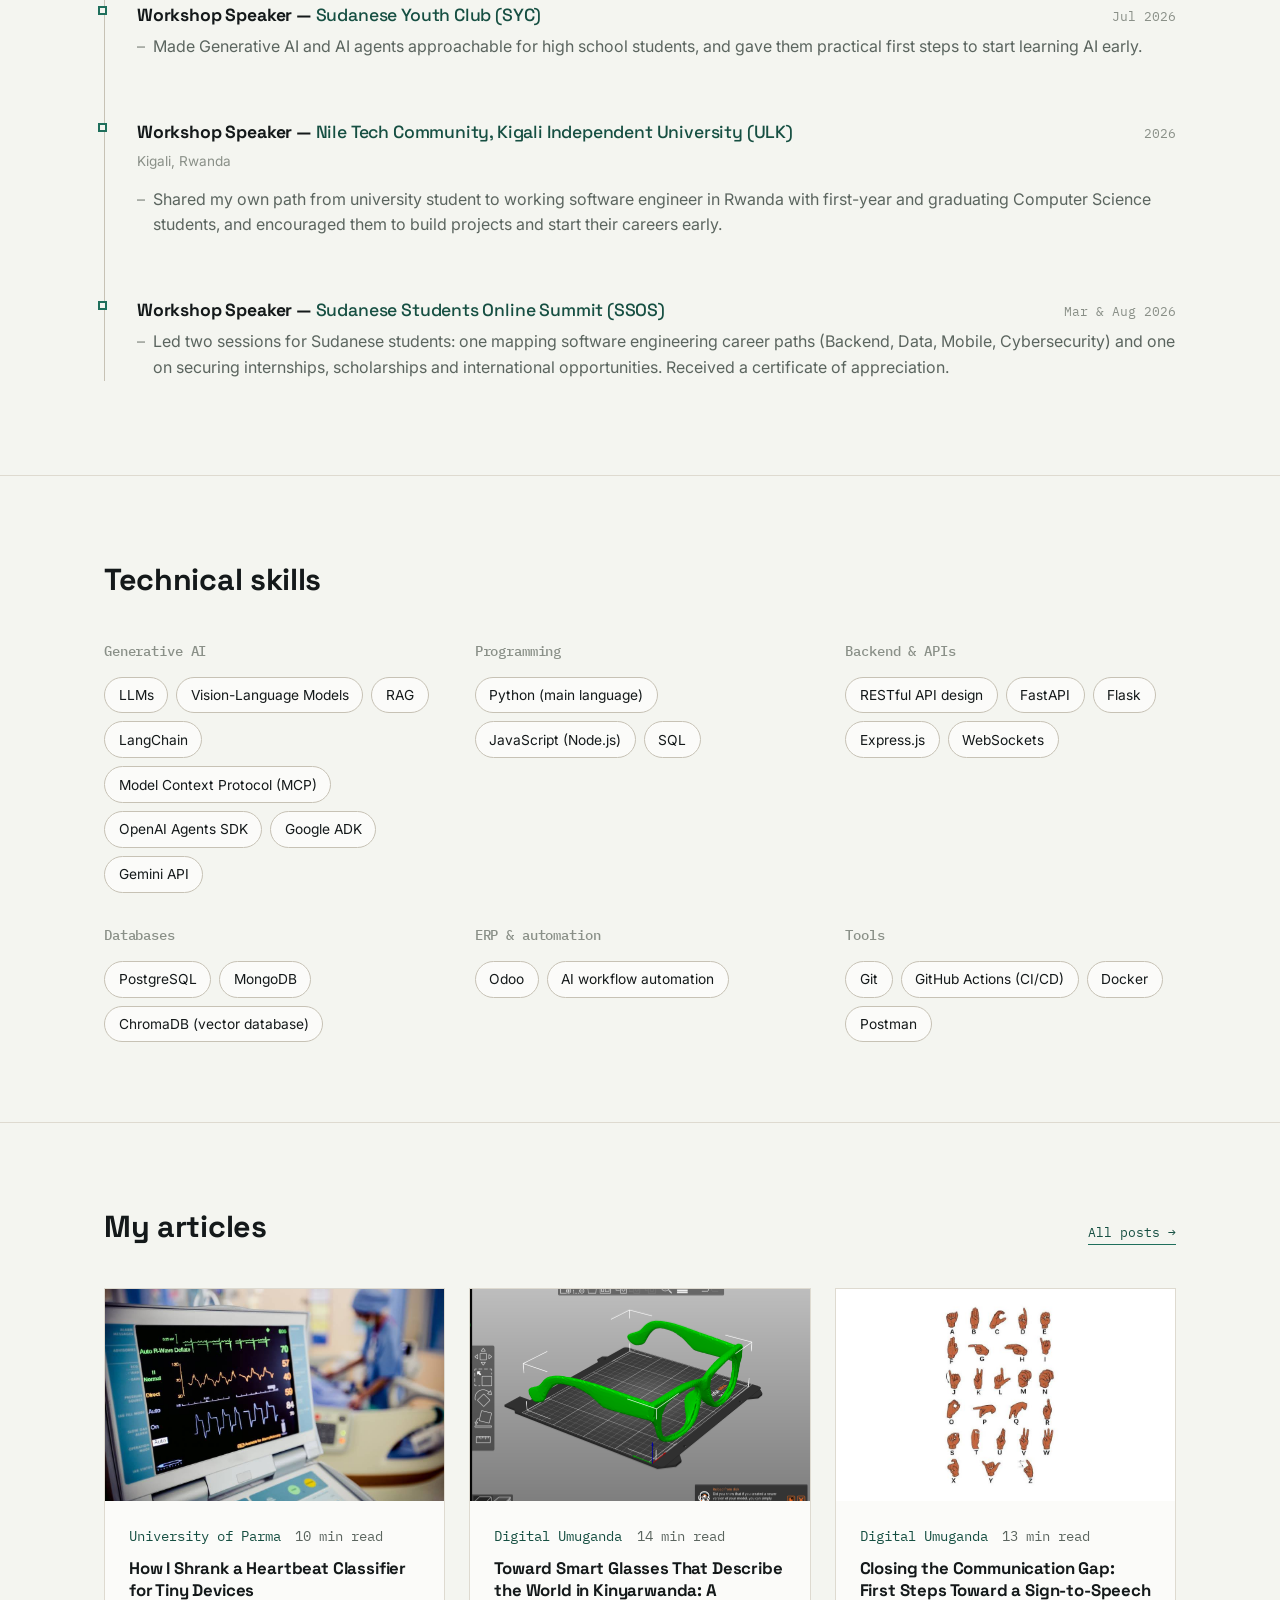
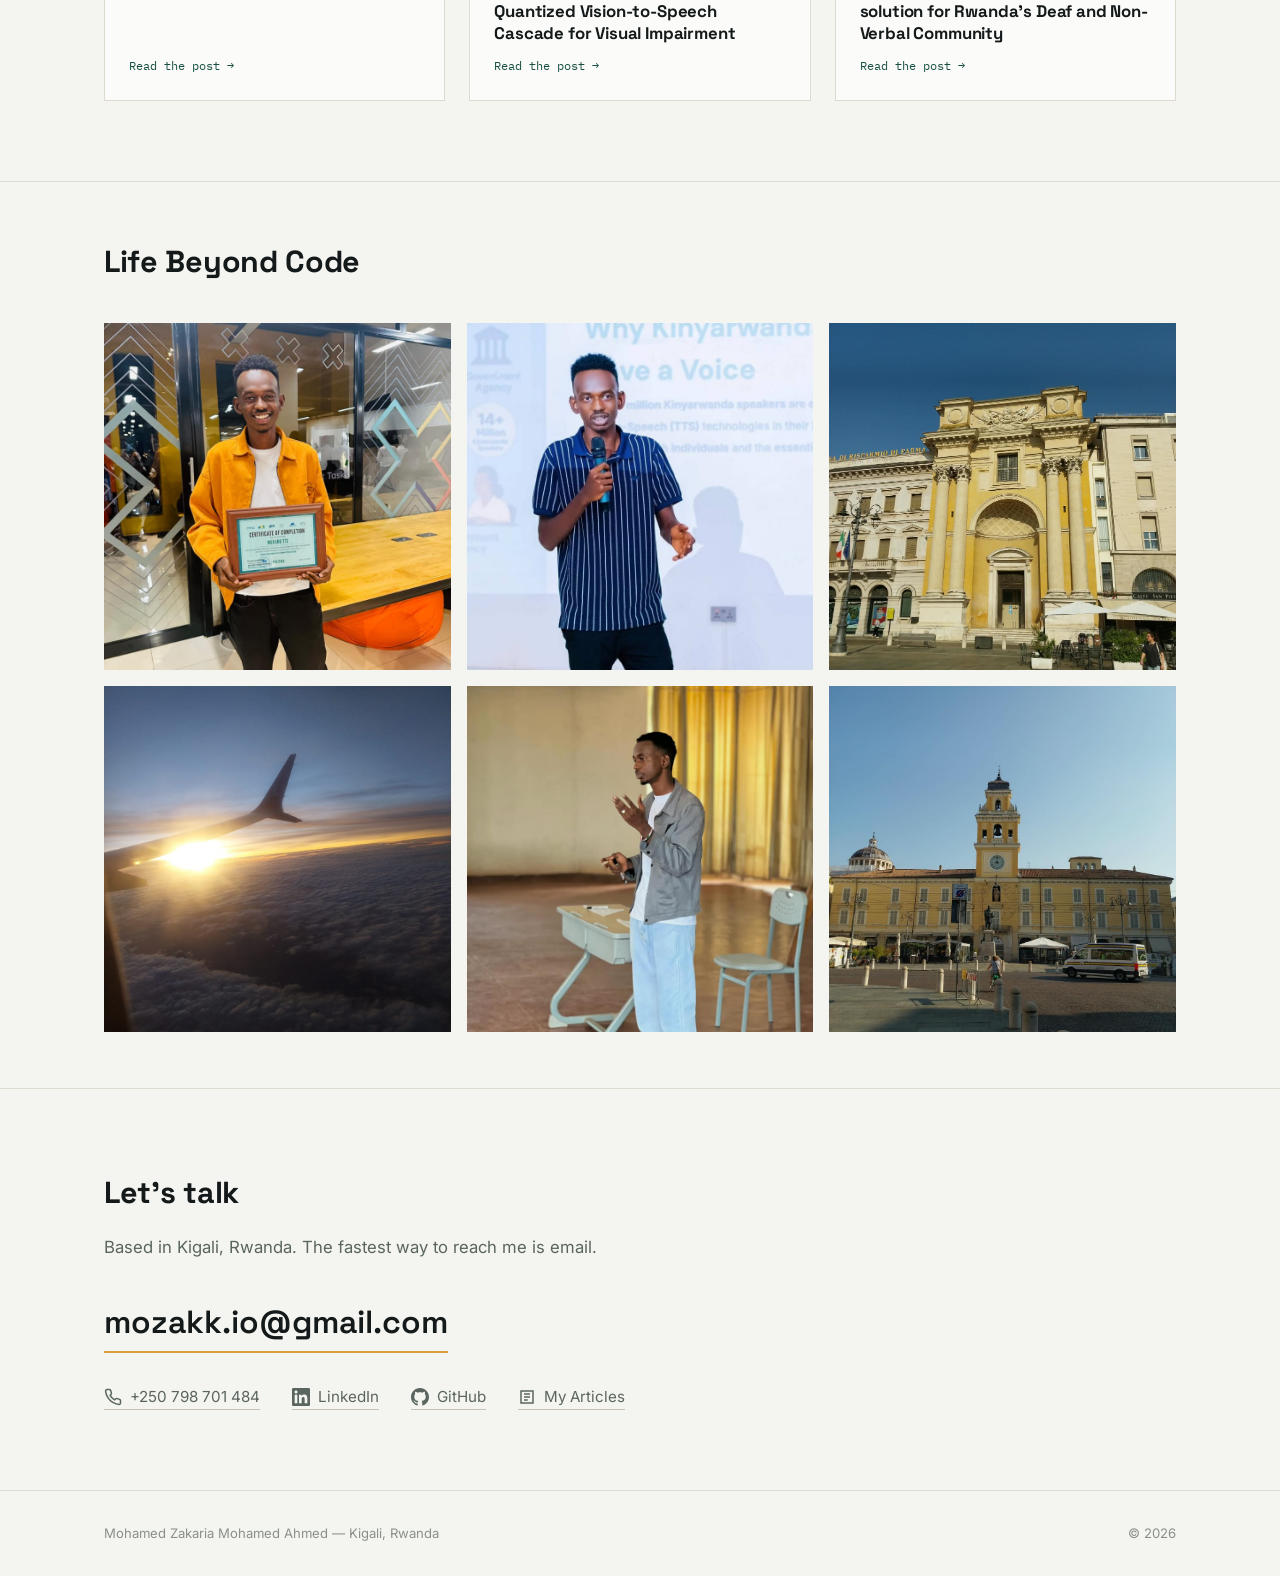
==== commit 29e818af: "Refactor code structure for improved readability and maintainability" ====
--- a/index.html
+++ b/index.html
@@ -3,8 +3,8 @@
 <head>
 <meta charset="UTF-8">
 <meta name="viewport" content="width=device-width, initial-scale=1.0">
-<title>Mohamed Zakaria — Software Engineer, Generative &amp; Agentic AI</title>
-<meta name="description" content="Mohamed Zakaria is a software engineer building production AI systems — conversational ERP agents, edge-deployed vision &amp; speech pipelines, and Kinyarwanda voice technology — based in Kigali, Rwanda.">
+<title>Mohamed Zakaria — Software Engineer, ERP Systems, AI Agents &amp; Automation</title>
+<meta name="description" content="Mohamed Zakaria is a software engineer working on ERP systems, AI agents and AI automation, with AI research experience in Italy and Rwanda focused on African languages and accessibility. Based in Kigali, Rwanda.">
 <link rel="preconnect" href="https://fonts.googleapis.com">
 <link rel="preconnect" href="https://fonts.gstatic.com" crossorigin>
 <link href="https://fonts.googleapis.com/css2?family=Space+Grotesk:wght@500;600;700&family=Inter:wght@400;500;600&family=IBM+Plex+Mono:wght@400;500&display=swap" rel="stylesheet">
@@ -392,6 +392,7 @@
   }
   .project-head{
     display:flex;
+    flex-wrap:wrap;
     justify-content:space-between;
     align-items:baseline;
     gap:1rem;
@@ -503,7 +504,14 @@
   .article-list a:hover{ color:var(--amber-dark); }
   .timeline .article-links{ margin-top:1rem; max-width:62ch; }
 
-  .project-secondary{ margin-top:1.5rem; max-width:560px; }
+  .role-projects{ display:grid; gap:1.5rem; margin-top:0.5rem; }
+  .role-projects.two{ grid-template-columns:1fr 1fr; }
+  .timeline .role-projects .article-links{ margin-top:0; }
+  .timeline .role-projects + .article-links{ margin-top:1.5rem; }
+  .role-points + .role-projects{ margin-top:1.25rem; }
+  @media (max-width:820px){
+    .role-projects.two{ grid-template-columns:1fr; }
+  }
 
   @media (max-width:820px){
     .project-grid{ grid-template-columns:1fr; }
@@ -585,12 +593,12 @@
     padding-left:2rem;
     border-left:1px solid var(--line-strong);
   }
-  .timeline li{
+  .timeline > li{
     position:relative;
     padding-bottom:2.75rem;
   }
-  .timeline li:last-child{ padding-bottom:0; }
-  .timeline li::before{
+  .timeline > li:last-child{ padding-bottom:0; }
+  .timeline > li::before{
     content:"";
     position:absolute;
     left:-2.42rem;
@@ -649,6 +657,7 @@
   }
   .edu-card h3{ font-size:1.1rem; margin-bottom:0.3rem; }
   .edu-org{ color:var(--teal-dark); font-weight:500; margin-bottom:0.9rem; }
+  .edu-card .role-points{ margin-bottom:1.1rem; }
   .edu-coursework{ font-size:0.88rem; color:var(--ink-soft); max-width:56ch; }
   .edu-coursework span{ color:var(--ink-faint); font-family:var(--font-mono); font-size:0.75rem; text-transform:uppercase; display:block; margin-bottom:0.4rem; }
   .edu-date{
@@ -704,7 +713,8 @@
   .contact-email:hover{ color:var(--teal-dark); border-color:var(--teal-dark); }
   .contact-links{
     display:flex;
-    gap:2rem;
+    flex-wrap:wrap;
+    gap:1rem 2rem;
   }
   .contact-links a{
     font-size:0.95rem;
@@ -740,7 +750,7 @@
   /* Gallery */
   .gallery-grid{
     display:grid;
-    grid-template-columns:repeat(4,1fr);
+    grid-template-columns:repeat(3,1fr);
     gap:1rem;
   }
   .gallery-item{
@@ -792,11 +802,12 @@
     <a href="#top" class="mark" aria-label="Back to top">MZ</a>
     <button class="nav-toggle" id="navToggle" aria-expanded="false" aria-controls="primary-nav">Menu</button>
     <nav id="primary-nav" class="site-nav">
-      <a href="#work">Work</a>
+      <a href="#research">Research</a>
       <a href="#experience">Experience</a>
+      <a href="#education">Education</a>
+      <a href="#leadership">Leadership</a>
+      <a href="#skills">Skills</a>
       <a href="#writing">Writing</a>
-      <a href="#skills">Skills</a>
-      <a href="#about">About</a>
       <a href="#contact" class="nav-cta">Contact</a>
     </nav>
   </div>
@@ -808,11 +819,12 @@
     <div class="hero-inner">
       <div class="hero-text">
         <p class="hero-location">Kigali, Rwanda</p>
-        <h1>Mohamed Zakaria</h1>
-        <p class="hero-role">Software Engineer — Generative &amp; Agentic AI Systems</p>
+        <h1>Mohamed Zakaria Mohamed Ahmed</h1>
+        <p class="hero-role">Software Engineer — ERP Systems, AI Agents &amp; AI Automation</p>
+        <p class="hero-lede">Software engineer working on ERP systems, AI agents and AI automation, with research experience in Italy and Rwanda, driven by a strong interest in AI research for African languages and accessibility solutions.</p>
         <div class="hero-actions">
-          <a class="btn btn-primary" href="#work">View projects</a>
-          <a class="btn btn-outline" href="CURRICULUM VITAE (CV).pdf" download>Download CV</a>
+          <a class="btn btn-primary" href="#research">View research</a>
+          <a class="btn btn-outline" href="Mohamed_Zakaria_CV.pdf" download>Download CV</a>
         </div>
         <p class="hero-secondary"><a href="#contact">Or get in touch directly</a></p>
       </div>
@@ -858,79 +870,278 @@
 
     <dl class="stat-strip">
       <div class="stat">
-        <dt>3</dt>
-        <dd>Engineering roles across Rwanda and Italy while completing his degree</dd>
+        <dt>Italy &amp; Rwanda</dt>
+        <dd>AI research experience — University of Parma and Digital Umuganda</dd>
+      </div>
+      <div class="stat">
+        <dt>5.0/5.0</dt>
+        <dd>GPA in every semester of the final two years of my BSc</dd>
       </div>
       <div class="stat">
         <dt>Top 10</dt>
-        <dd>Nationally — Code for Impact 2025, Mastery Hub Rwanda</dd>
+        <dd>Startups (6th place) — Code for Impact 2025, Mastery Hub Rwanda</dd>
       </div>
     </dl>
   </section>
 
-  <section id="about" class="section">
+  <section id="research" class="section">
     <div class="wrap">
-      <h2>About</h2>
-      <div class="about-grid">
-        <div class="about-body">
-          <p>I'm a Software Engineer with hands-on experience designing and building AI-powered products. Proficient in Python and Node.js, with a strong foundation in RESTful API design and AI application integration. Experienced delivering solutions in fast startup environments. Seeking opportunities in Software Engineering, AI Engineering, and research or fellowship programs.</p>
-        </div>
+      <h2>Research experience</h2>
+      <ol class="timeline">
+        <li id="exp-parma">
+          <div class="role-head">
+            <h3>AI Research &amp; Engineering Intern (Erasmus+) — <span class="role-org">Università degli Studi di Parma</span></h3>
+            <span class="role-date">Jul — Aug 2026</span>
+          </div>
+          <p class="role-loc">Parma, Italy</p>
+          <div class="role-projects">
+            <article class="project-card" id="project-ecg">
+              <div class="project-head">
+                <h3>Evaluating a Quantized ECG Heartbeat Classifier for Edge Devices</h3>
+                <div class="project-links">
+                  <a href="blogs/shrinking-heartbeat-classifier-tiny-devices/index.html" class="icon-link"><svg viewBox="0 0 24 24" fill="none" stroke="currentColor" stroke-width="2" stroke-linecap="round" stroke-linejoin="round" aria-hidden="true"><path d="M14 2H6a2 2 0 00-2 2v16a2 2 0 002 2h12a2 2 0 002-2V8z"/><path d="M14 2v6h6"/><path d="M8 13h8M8 17h5"/></svg> Write-up</a>
+                  <a href="https://github.com/zakk-io/ECG-Classification-API" class="icon-link"><svg aria-hidden="true" viewBox="0 0 24 24" fill="currentColor"><path d="M12 0c-6.626 0-12 5.373-12 12 0 5.302 3.438 9.8 8.207 11.387.599.111.793-.261.793-.577v-2.234c-3.338.726-4.033-1.416-4.033-1.416-.546-1.387-1.333-1.756-1.333-1.756-1.089-.745.083-.729.083-.729 1.205.084 1.839 1.237 1.839 1.237 1.07 1.834 2.807 1.304 3.492.997.107-.775.418-1.305.762-1.604-2.665-.305-5.467-1.334-5.467-5.931 0-1.311.469-2.381 1.236-3.221-.124-.303-.535-1.524.117-3.176 0 0 1.008-.322 3.301 1.23.957-.266 1.983-.399 3.003-.404 1.02.005 2.047.138 3.006.404 2.291-1.552 3.297-1.23 3.297-1.23.653 1.653.242 2.874.118 3.176.77.84 1.235 1.911 1.235 3.221 0 4.609-2.807 5.624-5.479 5.921.43.372.823 1.102.823 2.222v3.293c0 .319.192.694.801.576 4.765-1.589 8.199-6.086 8.199-11.386 0-6.627-5.373-12-12-12z"/></svg> Code</a>
+                </div>
+              </div>
+              <dl class="project-row">
+                <dt>Problem</dt><dd>Cloud-based ECG analysis sends sensitive heart recordings off-site to a remote server, exposing patient data outside the clinic's control.</dd>
+                <dt>Solution</dt><dd>An offline system that reads a heartbeat from a strip image and classifies it locally (~18 ms per image on one CPU core).</dd>
+                <dt>Research</dt><dd>Tested on 1,000 ECG images from the ECG5000 dataset: <strong>92.7% correct</strong>, though rare heartbeat types were often missed due to limited examples.</dd>
+                <dt>Next</dt><dd>Deploy on a microcontroller, a low-cost chip that could run inside a portable ECG device without a computer or internet.</dd>
+              </dl>
+            </article>
+          </div>
+        </li>
+        <li>
+          <div class="role-head">
+            <h3>Software Engineering Intern — <span class="role-org">Digital Umuganda</span></h3>
+            <span class="role-date">Mar — May 2026</span>
+          </div>
+          <p class="role-loc">Kigali, Rwanda</p>
+          <div class="role-projects two">
+            <article class="project-card" id="project-visiontts">
+              <div class="project-head">
+                <h3>VisionTTS: Describing Scenes Aloud in Kinyarwanda for People with Visual Impairments</h3>
+                <div class="project-links">
+                  <a href="blogs/smart-glasses-kinyarwanda-vision-to-speech/index.html" class="icon-link"><svg viewBox="0 0 24 24" fill="none" stroke="currentColor" stroke-width="2" stroke-linecap="round" stroke-linejoin="round" aria-hidden="true"><path d="M14 2H6a2 2 0 00-2 2v16a2 2 0 002 2h12a2 2 0 002-2V8z"/><path d="M14 2v6h6"/><path d="M8 13h8M8 17h5"/></svg> Write-up</a>
+                  <a href="https://github.com/zakk-io/VisionTTS" class="icon-link"><svg aria-hidden="true" viewBox="0 0 24 24" fill="currentColor"><path d="M12 0c-6.626 0-12 5.373-12 12 0 5.302 3.438 9.8 8.207 11.387.599.111.793-.261.793-.577v-2.234c-3.338.726-4.033-1.416-4.033-1.416-.546-1.387-1.333-1.756-1.333-1.756-1.089-.745.083-.729.083-.729 1.205.084 1.839 1.237 1.839 1.237 1.07 1.834 2.807 1.304 3.492.997.107-.775.418-1.305.762-1.604-2.665-.305-5.467-1.334-5.467-5.931 0-1.311.469-2.381 1.236-3.221-.124-.303-.535-1.524.117-3.176 0 0 1.008-.322 3.301 1.23.957-.266 1.983-.399 3.003-.404 1.02.005 2.047.138 3.006.404 2.291-1.552 3.297-1.23 3.297-1.23.653 1.653.242 2.874.118 3.176.77.84 1.235 1.911 1.235 3.221 0 4.609-2.807 5.624-5.479 5.921.43.372.823 1.102.823 2.222v3.293c0 .319.192.694.801.576 4.765-1.589 8.199-6.086 8.199-11.386 0-6.627-5.373-12-12-12z"/></svg> Code</a>
+                  <a href="https://youtube.com/shorts/PjjrJgnLv74?si=NTTGMFs2FZMRcIYl" class="icon-link"><svg viewBox="0 0 24 24" fill="none" stroke="currentColor" stroke-width="2" stroke-linecap="round" stroke-linejoin="round" aria-hidden="true"><circle cx="12" cy="12" r="10"/><path d="M10 8l6 4-6 4z" fill="currentColor"/></svg> Demo</a>
+                </div>
+              </div>
+              <dl class="project-row">
+                <dt>Problem</dt><dd>More than 158,000 Rwandans live with a visual impairment (2022 census), and leading assistive glasses (Envision, OrCam) cost $599–$4,000+ and do not support Kinyarwanda.</dd>
+                <dt>Solution</dt><dd>A system that describes a scene or reads printed text aloud in Kinyarwanda from a camera image, built by combining three existing open AI models.</dd>
+                <dt>Research</dt><dd>Chose compressed model versions to fit a small computer's memory. The working prototype took 31.5–43 s per answer in informal tests, which is far too slow for everyday use.</dd>
+                <dt>Next</dt><dd>Move it onto low-cost smart glasses (3D parts designed, not yet built) so it works offline, make it faster, and measure its quality with standard tests.</dd>
+              </dl>
+              <div class="video-embed">
+                <iframe src="https://www.youtube.com/embed/PjjrJgnLv74?si=WTX_MVe2WaNV8cxO" title="VisionTTS demo video" loading="lazy" allow="accelerometer; autoplay; clipboard-write; encrypted-media; gyroscope; picture-in-picture; web-share" referrerpolicy="strict-origin-when-cross-origin" allowfullscreen></iframe>
+              </div>
+            </article>
+
+            <article class="project-card" id="project-ksl">
+              <div class="project-head">
+                <h3>Kinyarwanda Sign Language (KSL) Gesture Recognition</h3>
+                <div class="project-links">
+                  <a href="blogs/sign-to-speech-rwanda-deaf-community/index.html" class="icon-link"><svg viewBox="0 0 24 24" fill="none" stroke="currentColor" stroke-width="2" stroke-linecap="round" stroke-linejoin="round" aria-hidden="true"><path d="M14 2H6a2 2 0 00-2 2v16a2 2 0 002 2h12a2 2 0 002-2V8z"/><path d="M14 2v6h6"/><path d="M8 13h8M8 17h5"/></svg> Write-up</a>
+                  <a href="https://www.youtube.com/watch?v=-rzLZ2ggkmw" class="icon-link"><svg viewBox="0 0 24 24" fill="none" stroke="currentColor" stroke-width="2" stroke-linecap="round" stroke-linejoin="round" aria-hidden="true"><circle cx="12" cy="12" r="10"/><path d="M10 8l6 4-6 4z" fill="currentColor"/></svg> Demo</a>
+                </div>
+              </div>
+              <dl class="project-row">
+                <dt>Problem</dt><dd>About 70,000 Rwandans are deaf or speech-impaired, and few people around them understand Kinyarwanda Sign Language (KSL). No public KSL dataset or tool existed.</dd>
+                <dt>Solution</dt><dd>An offline system that recognises KSL signs from a camera and speaks them in Kinyarwanda, using a tiny 6.9 KB model small enough for a low-cost wearable.</dd>
+                <dt>Research</dt><dd>Recorded 36,373 examples of 10 signs myself and trained the model on hand shape alone: <strong>~98.5% correct</strong>, likely optimistic since test and training frames came from the same recordings.</dd>
+                <dt>Next</dt><dd>Recognise signs that use movement or both hands, and fit the model into a wearable smart glove.</dd>
+              </dl>
+              <div class="video-embed">
+                <iframe src="https://www.youtube.com/embed/-rzLZ2ggkmw?si=F8b-JdRzTFGaJLxC" title="Kinyarwanda Sign Language recognition demo video" loading="lazy" allow="accelerometer; autoplay; clipboard-write; encrypted-media; gyroscope; picture-in-picture; web-share" referrerpolicy="strict-origin-when-cross-origin" allowfullscreen></iframe>
+              </div>
+            </article>
+          </div>
+        </li>
+      </ol>
+    </div>
+  </section>
+
+  <section id="experience" class="section">
+    <div class="wrap">
+      <h2>Work experience</h2>
+      <ol class="timeline">
+        <li>
+          <div class="role-head">
+            <h3>Software Engineer — <span class="role-org">Sokrab Group</span></h3>
+            <span class="role-date">Jul 2026 — Present</span>
+          </div>
+          <p class="role-loc">Kigali, Rwanda</p>
+          <ul class="role-points">
+            <li>Implement ERP systems for client organisations, mapping their business processes into the system.</li>
+            <li>Build AI automation workflows that reduce manual, repetitive tasks in day-to-day business operations.</li>
+            <li>Support coworkers in adopting AI tools in their daily work.</li>
+          </ul>
+          <div class="role-projects">
+            <article class="project-card" id="project-odoo-agent">
+              <div class="project-head">
+                <h3>Odoo AI Agent</h3>
+                <div class="project-links">
+                  <a href="https://youtu.be/9TT4dH_IXvw?si=Wo8Fa0UMfNHoT8x6" class="icon-link"><svg viewBox="0 0 24 24" fill="none" stroke="currentColor" stroke-width="2" stroke-linecap="round" stroke-linejoin="round" aria-hidden="true"><circle cx="12" cy="12" r="10"/><path d="M10 8l6 4-6 4z" fill="currentColor"/></svg> Demo</a>
+                </div>
+              </div>
+              <dl class="project-row">
+                <dt>Problem</dt><dd>Employees need to query and act on ERP data without learning Odoo's interface.</dd>
+                <dt>Solution</dt><dd>A conversational AI layer over Odoo with a hybrid ORM + read-only SQL architecture, letting the agent execute native Odoo actions while handling complex cross-model analytics queries in natural language.</dd>
+              </dl>
+              <div class="video-embed">
+                <iframe src="https://www.youtube.com/embed/9TT4dH_IXvw?si=Wo8Fa0UMfNHoT8x6" title="Odoo AI Agent demo video" loading="lazy" allow="accelerometer; autoplay; clipboard-write; encrypted-media; gyroscope; picture-in-picture; web-share" referrerpolicy="strict-origin-when-cross-origin" allowfullscreen></iframe>
+              </div>
+              <div class="project-tech">
+                <span class="tech-tag">FastAPI</span><span class="tech-tag">MCP</span><span class="tech-tag">PostgreSQL</span><span class="tech-tag">LangChain</span><span class="tech-tag">Vue.js</span><span class="tech-tag">Docker</span>
+              </div>
+            </article>
+          </div>
+          <div class="article-links">
+            <span class="article-label">Demo</span>
+            <div class="article-list">
+              <a href="https://drive.google.com/file/d/10Wc29auXZUcPPLZ325033G_gP6L7EnPB/view?usp=sharing">AI automation workflow demo →</a>
+            </div>
+          </div>
+        </li>
+      </ol>
+    </div>
+  </section>
+
+  <section id="education" class="section section-tight">
+    <div class="wrap">
+      <h2>Education</h2>
+      <div class="edu-card">
+        <div>
+          <h3>BSc in Computer Science (Software Engineering)</h3>
+          <p class="edu-org">INES-Ruhengeri, Rwanda</p>
+          <ul class="role-points">
+            <li><strong>Cumulative GPA: 4.0/5.0</strong> (Upper Second Class Honours)</li>
+            <li>Earned a <strong>5.0/5.0 GPA in every semester of my final two years</strong>.</li>
+          </ul>
+          <p class="edu-coursework">
+            <span>Quantitative coursework</span>
+            Probability and Statistics (MAT 1202), Operational Research (CSC 1206), Data Mining and Data Warehousing (SWE 3408), Artificial Intelligence (SWE 3513), Physics for Engineers (PHY 1201)
+          </p>
+        </div>
+        <span class="edu-date">Graduation: Oct 2026</span>
       </div>
     </div>
   </section>
 
+  <section id="leadership" class="section">
+    <div class="wrap">
+      <h2>Leadership &amp; community impact</h2>
+      <ol class="timeline">
+        <li>
+          <div class="role-head">
+            <h3>Team Leader — <span class="role-org">Mastery Hub Rwanda</span></h3>
+            <span class="role-date">2025</span>
+          </div>
+          <p class="role-loc">Kigali, Rwanda</p>
+          <ul class="role-points">
+            <li>Placed <strong>6th</strong> and ranked among the <strong>Top 10 startups</strong> at Code for Impact 2025 by Mastery Hub Rwanda for making Kinyarwanda speech technology easier to use. We deployed Meta's open-source Kinyarwanda text-to-speech model as a fast service any application could call, and demonstrated it in a smart glove that turns sign language into speech.</li>
+          </ul>
+        </li>
+        <li>
+          <div class="role-head">
+            <h3>Volunteer — <span class="role-org">Rural Social Industrial Complexes (RSIC)</span></h3>
+            <span class="role-date">Aug 2026 — Present</span>
+          </div>
+          <p class="role-loc">Sudan</p>
+          <ul class="role-points">
+            <li>Software Engineer Volunteer: lead a team of 3 volunteers bringing AI to a Sudanese non-profit initiative that supports rural communities through local industry and social development.</li>
+            <li>Built the organisation's first <strong>retrieval-augmented generation (RAG)</strong> chatbot, which answers visitors' questions using its own documents.</li>
+          </ul>
+        </li>
+        <li>
+          <div class="role-head">
+            <h3>Workshop Speaker — <span class="role-org">Sudanese Youth Club (SYC)</span></h3>
+            <span class="role-date">Jul 2026</span>
+          </div>
+          <ul class="role-points">
+            <li>Made Generative AI and AI agents approachable for high school students, and gave them practical first steps to start learning AI early.</li>
+          </ul>
+        </li>
+        <li>
+          <div class="role-head">
+            <h3>Workshop Speaker — <span class="role-org">Nile Tech Community, Kigali Independent University (ULK)</span></h3>
+            <span class="role-date">2026</span>
+          </div>
+          <p class="role-loc">Kigali, Rwanda</p>
+          <ul class="role-points">
+            <li>Shared my own path from university student to working software engineer in Rwanda with first-year and graduating Computer Science students, and encouraged them to build projects and start their careers early.</li>
+          </ul>
+        </li>
+        <li>
+          <div class="role-head">
+            <h3>Workshop Speaker — <span class="role-org">Sudanese Students Online Summit (SSOS)</span></h3>
+            <span class="role-date">Mar &amp; Aug 2026</span>
+          </div>
+          <ul class="role-points">
+            <li>Led two sessions for Sudanese students: one mapping software engineering career paths (Backend, Data, Mobile, Cybersecurity) and one on securing internships, scholarships and international opportunities. Received a certificate of appreciation.</li>
+          </ul>
+        </li>
+      </ol>
+    </div>
+  </section>
+
   <section id="skills" class="section">
     <div class="wrap">
-      <h2>Skills &amp; stack</h2>
+      <h2>Technical skills</h2>
       <div class="skills-grid">
         <div class="skill-group">
-          <h3>Languages</h3>
-          <ul class="chip-list">
-            <li class="chip">Python</li>
-            <li class="chip">Node.js</li>
-          </ul>
-        </div>
-        <div class="skill-group">
-          <h3>AI &amp; ML</h3>
+          <h3>Generative AI</h3>
           <ul class="chip-list">
             <li class="chip">LLMs</li>
             <li class="chip">Vision-Language Models</li>
+            <li class="chip">RAG</li>
+            <li class="chip">LangChain</li>
+            <li class="chip">Model Context Protocol (MCP)</li>
             <li class="chip">OpenAI Agents SDK</li>
             <li class="chip">Google ADK</li>
-            <li class="chip">LangChain</li>
+            <li class="chip">Gemini API</li>
           </ul>
         </div>
         <div class="skill-group">
-          <h3>Frameworks</h3>
+          <h3>Programming</h3>
           <ul class="chip-list">
+            <li class="chip">Python (main language)</li>
+            <li class="chip">JavaScript (Node.js)</li>
+            <li class="chip">SQL</li>
+          </ul>
+        </div>
+        <div class="skill-group">
+          <h3>Backend &amp; APIs</h3>
+          <ul class="chip-list">
+            <li class="chip">RESTful API design</li>
             <li class="chip">FastAPI</li>
             <li class="chip">Flask</li>
             <li class="chip">Express.js</li>
-            <li class="chip">Vue.js</li>
+            <li class="chip">WebSockets</li>
           </ul>
         </div>
         <div class="skill-group">
-          <h3>Data &amp; storage</h3>
+          <h3>Databases</h3>
           <ul class="chip-list">
             <li class="chip">PostgreSQL</li>
             <li class="chip">MongoDB</li>
-            <li class="chip">ChromaDB (vector)</li>
+            <li class="chip">ChromaDB (vector database)</li>
           </ul>
         </div>
         <div class="skill-group">
-          <h3>Security &amp; auth</h3>
+          <h3>ERP &amp; automation</h3>
           <ul class="chip-list">
-            <li class="chip">JWT</li>
-            <li class="chip">OAuth2</li>
-            <li class="chip">RBAC</li>
-            <li class="chip">OWASP Top 10</li>
+            <li class="chip">Odoo</li>
+            <li class="chip">AI workflow automation</li>
           </ul>
         </div>
         <div class="skill-group">
           <h3>Tools</h3>
           <ul class="chip-list">
             <li class="chip">Git</li>
-            <li class="chip">GitHub</li>
+            <li class="chip">GitHub Actions (CI/CD)</li>
             <li class="chip">Docker</li>
             <li class="chip">Postman</li>
           </ul>
@@ -939,153 +1150,21 @@
     </div>
   </section>
 
-  <section id="work" class="section">
-    <div class="wrap">
-      <h2>Selected work</h2>
-      <div class="project-grid">
-
-        <article class="project-card">
-          <div class="project-head">
-            <h3>Odoo AI Agent</h3>
-          </div>
-          <dl class="project-row">
-            <dt>Problem</dt><dd>Employees need to query and act on ERP data without learning Odoo's interface.</dd>
-            <dt>Solution</dt><dd>A conversational AI layer over Odoo with a hybrid ORM + read-only SQL architecture, letting the agent execute native Odoo actions while handling complex cross-model analytics queries in natural language.</dd>
-          </dl>
-          <div class="video-embed">
-            <iframe src="https://www.youtube.com/embed/9TT4dH_IXvw?si=fUGaPd4lObEoG0dS" title="Odoo AI Agent demo video" loading="lazy" allow="accelerometer; autoplay; clipboard-write; encrypted-media; gyroscope; picture-in-picture; web-share" referrerpolicy="strict-origin-when-cross-origin" allowfullscreen></iframe>
-          </div>
-          <div class="project-tech">
-            <span class="tech-tag">FastAPI</span><span class="tech-tag">MCP</span><span class="tech-tag">PostgreSQL</span><span class="tech-tag">LangChain</span><span class="tech-tag">Vue.js</span><span class="tech-tag">Docker</span>
-          </div>
-        </article>
-
-        <article class="project-card" id="project-visiontts">
-          <div class="project-head">
-            <h3>VisionTTS</h3>
-            <div class="project-links">
-              <a href="https://github.com/zakk-io/VisionTTS" class="icon-link">
-                <svg viewBox="0 0 24 24" fill="currentColor"><path d="M12 0c-6.626 0-12 5.373-12 12 0 5.302 3.438 9.8 8.207 11.387.599.111.793-.261.793-.577v-2.234c-3.338.726-4.033-1.416-4.033-1.416-.546-1.387-1.333-1.756-1.333-1.756-1.089-.745.083-.729.083-.729 1.205.084 1.839 1.237 1.839 1.237 1.07 1.834 2.807 1.304 3.492.997.107-.775.418-1.305.762-1.604-2.665-.305-5.467-1.334-5.467-5.931 0-1.311.469-2.381 1.236-3.221-.124-.303-.535-1.524.117-3.176 0 0 1.008-.322 3.301 1.23.957-.266 1.983-.399 3.003-.404 1.02.005 2.047.138 3.006.404 2.291-1.552 3.297-1.23 3.297-1.23.653 1.653.242 2.874.118 3.176.77.84 1.235 1.911 1.235 3.221 0 4.609-2.807 5.624-5.479 5.921.43.372.823 1.102.823 2.222v3.293c0 .319.192.694.801.576 4.765-1.589 8.199-6.086 8.199-11.386 0-6.627-5.373-12-12-12z"/></svg>
-                GitHub
-              </a>
-            </div>
-          </div>
-          <dl class="project-row">
-            <dt>Problem</dt><dd>Visually impaired users need real-time understanding of their surroundings and printed text.</dd>
-            <dt>Solution</dt><dd>A real-time assistive app combining a vision-language model with speech synthesis, engineered for edge deployment on low-resource, hardware-constrained devices.</dd>
-          </dl>
-          <div class="article-links">
-            <span class="article-label">Article</span>
-            <div class="article-list">
-              <a href="blogs/smart-glasses-kinyarwanda-vision-to-speech/index.html">Toward Smart Glasses That Describe the World in Kinyarwanda: A Quantized Vision-to-Speech Cascade for Visual Impairment →</a>
-            </div>
-          </div>
-          <div class="video-embed">
-            <iframe src="https://www.youtube.com/embed/PjjrJgnLv74?si=WTX_MVe2WaNV8cxO" title="VisionTTS demo video" loading="lazy" allow="accelerometer; autoplay; clipboard-write; encrypted-media; gyroscope; picture-in-picture; web-share" referrerpolicy="strict-origin-when-cross-origin" allowfullscreen></iframe>
-          </div>
-          <div class="project-tech">
-            <span class="tech-tag">Flask</span><span class="tech-tag">VLM</span><span class="tech-tag">LLM</span><span class="tech-tag">Edge deployment</span>
-          </div>
-        </article>
-
-        <article class="project-card" id="project-ksl">
-          <div class="project-head">
-            <h3>Kinyarwanda Sign Language Recognition</h3>
-          </div>
-          <dl class="project-row">
-            <dt>Problem</dt><dd>Around 70,000 people in Rwanda rely on Kinyarwanda Sign Language, yet there is no public dataset, model, or tool that turns KSL signs into spoken Kinyarwanda.</dd>
-            <dt>Solution</dt><dd>An edge-first pipeline that classifies signs from hand geometry alone: MediaPipe hand landmarks feed a 1,180-parameter network, quantized to a 6.9 KB TensorFlow Lite model (~98.5% validation accuracy on 10 signs, 36k self-collected samples), with Kinyarwanda speech output.</dd>
-          </dl>
-          <div class="article-links">
-            <span class="article-label">Article</span>
-            <div class="article-list">
-              <a href="blogs/sign-to-speech-rwanda-deaf-community/index.html">Closing the Communication Gap: First Steps Toward a Sign-to-Speech solution for Rwanda's Deaf and Non-Verbal Community →</a>
-            </div>
-          </div>
-          <div class="video-embed">
-            <iframe src="https://www.youtube.com/embed/-rzLZ2ggkmw?si=F8b-JdRzTFGaJLxC" title="Kinyarwanda Sign Language recognition demo video" loading="lazy" allow="accelerometer; autoplay; clipboard-write; encrypted-media; gyroscope; picture-in-picture; web-share" referrerpolicy="strict-origin-when-cross-origin" allowfullscreen></iframe>
-          </div>
-          <div class="project-tech">
-            <span class="tech-tag">MediaPipe</span><span class="tech-tag">TensorFlow Lite</span><span class="tech-tag">Keras</span><span class="tech-tag">OpenCV</span><span class="tech-tag">TinyML</span><span class="tech-tag">Edge deployment</span>
-          </div>
-        </article>
-
-        <article class="project-card">
-          <div class="project-head">
-            <h3>AI Recruitment Platform</h3>
-            <div class="project-links">
-              <a href="https://github.com/zakk-io/Umurava-AI-Hackathon" class="icon-link">
-                <svg viewBox="0 0 24 24" fill="currentColor"><path d="M12 0c-6.626 0-12 5.373-12 12 0 5.302 3.438 9.8 8.207 11.387.599.111.793-.261.793-.577v-2.234c-3.338.726-4.033-1.416-4.033-1.416-.546-1.387-1.333-1.756-1.333-1.756-1.089-.745.083-.729.083-.729 1.205.084 1.839 1.237 1.839 1.237 1.07 1.834 2.807 1.304 3.492.997.107-.775.418-1.305.762-1.604-2.665-.305-5.467-1.334-5.467-5.931 0-1.311.469-2.381 1.236-3.221-.124-.303-.535-1.524.117-3.176 0 0 1.008-.322 3.301 1.23.957-.266 1.983-.399 3.003-.404 1.02.005 2.047.138 3.006.404 2.291-1.552 3.297-1.23 3.297-1.23.653 1.653.242 2.874.118 3.176.77.84 1.235 1.911 1.235 3.221 0 4.609-2.807 5.624-5.479 5.921.43.372.823 1.102.823 2.222v3.293c0 .319.192.694.801.576 4.765-1.589 8.199-6.086 8.199-11.386 0-6.627-5.373-12-12-12z"/></svg>
-                GitHub
-              </a>
-            </div>
-          </div>
-          <dl class="project-row">
-            <dt>Problem</dt><dd>Manual CV screening doesn't scale, and candidate documents are hard to query contextually.</dd>
-            <dt>Solution</dt><dd>An end-to-end recruitment system with automated CV screening and AI-generated shortlist rankings, built on a RAG pipeline (ChromaDB + Gemini API) for context-aware querying across candidate documents.</dd>
-          </dl>
-          <div class="video-embed">
-            <iframe src="https://www.youtube.com/embed/8nf-zgekvn0?si=lgz2tWc-KYyXhHUQ" title="AI-Powered Recruitment Platform demo video" loading="lazy" allow="accelerometer; autoplay; clipboard-write; encrypted-media; gyroscope; picture-in-picture; web-share" referrerpolicy="strict-origin-when-cross-origin" allowfullscreen></iframe>
-          </div>
-          <div class="project-tech">
-            <span class="tech-tag">Node.js</span><span class="tech-tag">FastAPI</span><span class="tech-tag">ChromaDB</span><span class="tech-tag">Gemini API</span><span class="tech-tag">WebSockets</span><span class="tech-tag">MongoDB</span>
-          </div>
-        </article>
-
-        <article class="project-card">
-          <div class="project-head">
-            <h3>AI Pull Request Review Bot</h3>
-            <div class="project-links">
-              <a href="https://github.com/zakk-io/pull_request_bot" class="icon-link">
-                <svg viewBox="0 0 24 24" fill="currentColor"><path d="M12 0c-6.626 0-12 5.373-12 12 0 5.302 3.438 9.8 8.207 11.387.599.111.793-.261.793-.577v-2.234c-3.338.726-4.033-1.416-4.033-1.416-.546-1.387-1.333-1.756-1.333-1.756-1.089-.745.083-.729.083-.729 1.205.084 1.839 1.237 1.839 1.237 1.07 1.834 2.807 1.304 3.492.997.107-.775.418-1.305.762-1.604-2.665-.305-5.467-1.334-5.467-5.931 0-1.311.469-2.381 1.236-3.221-.124-.303-.535-1.524.117-3.176 0 0 1.008-.322 3.301 1.23.957-.266 1.983-.399 3.003-.404 1.02.005 2.047.138 3.006.404 2.291-1.552 3.297-1.23 3.297-1.23.653 1.653.242 2.874.118 3.176.77.84 1.235 1.911 1.235 3.221 0 4.609-2.807 5.624-5.479 5.921.43.372.823 1.102.823 2.222v3.293c0 .319.192.694.801.576 4.765-1.589 8.199-6.086 8.199-11.386 0-6.627-5.373-12-12-12z"/></svg>
-                GitHub
-              </a>
-            </div>
-          </div>
-          <dl class="project-row">
-            <dt>Problem</dt><dd>Manual code review slows CI/CD pipelines and can miss security issues.</dd>
-            <dt>Solution</dt><dd>An automated review bot that runs static bug detection and security-vulnerability analysis on pull requests, integrated directly into GitHub Actions pipelines.</dd>
-          </dl>
-          <div class="video-embed">
-            <iframe src="https://www.youtube.com/embed/IbyJgnipzLs?si=ofpWnopVOgjvKg1f" title="AI Pull Request Bot: Automatically Detect Bugs &amp; Issues in Your Code!" loading="lazy" allow="accelerometer; autoplay; clipboard-write; encrypted-media; gyroscope; picture-in-picture; web-share" referrerpolicy="strict-origin-when-cross-origin" allowfullscreen></iframe>
-          </div>
-          <div class="project-tech">
-            <span class="tech-tag">GitHub Actions</span><span class="tech-tag">CI/CD</span><span class="tech-tag">GitHub API</span><span class="tech-tag">Gemini API</span>
-          </div>
-        </article>
-
-      </div>
-
-      <div class="project-secondary">
-        <article class="project-card compact">
-          <div class="project-head">
-            <h3>Real-Time Collaborative Code Editor</h3>
-            <div class="project-links">
-              <a href="https://github.com/zakk-io/CoddyGame-api" class="icon-link">
-                <svg viewBox="0 0 24 24" fill="currentColor"><path d="M12 0c-6.626 0-12 5.373-12 12 0 5.302 3.438 9.8 8.207 11.387.599.111.793-.261.793-.577v-2.234c-3.338.726-4.033-1.416-4.033-1.416-.546-1.387-1.333-1.756-1.333-1.756-1.089-.745.083-.729.083-.729 1.205.084 1.839 1.237 1.839 1.237 1.07 1.834 2.807 1.304 3.492.997.107-.775.418-1.305.762-1.604-2.665-.305-5.467-1.334-5.467-5.931 0-1.311.469-2.381 1.236-3.221-.124-.303-.535-1.524.117-3.176 0 0 1.008-.322 3.301 1.23.957-.266 1.983-.399 3.003-.404 1.02.005 2.047.138 3.006.404 2.291-1.552 3.297-1.23 3.297-1.23.653 1.653.242 2.874.118 3.176.77.84 1.235 1.911 1.235 3.221 0 4.609-2.807 5.624-5.479 5.921.43.372.823 1.102.823 2.222v3.293c0 .319.192.694.801.576 4.765-1.589 8.199-6.086 8.199-11.386 0-6.627-5.373-12-12-12z"/></svg>
-                GitHub
-              </a>
-            </div>
-          </div>
-          <p class="project-desc">Real-time collaborative coding environment for multiple concurrent users, with JWT/OAuth2 authentication and role-based access control for session and permission management.</p>
-          <div class="video-embed">
-            <iframe src="https://www.youtube.com/embed/rEUlvT-xlVE?si=_oDjb65igZZSeKiy" title="Real-Time Collaborative Code Editor demo video" loading="lazy" allow="accelerometer; autoplay; clipboard-write; encrypted-media; gyroscope; picture-in-picture; web-share" referrerpolicy="strict-origin-when-cross-origin" allowfullscreen></iframe>
-          </div>
-          <div class="project-tech">
-            <span class="tech-tag">Node.js</span><span class="tech-tag">Vue.js</span><span class="tech-tag">MongoDB</span><span class="tech-tag">WebSockets</span>
-          </div>
-        </article>
-      </div>
-    </div>
-  </section>
-
   <section id="writing" class="section">
     <div class="wrap">
       <div class="writing-head">
-        <h2>Writing</h2>
+        <h2>My articles</h2>
         <a class="writing-all" href="blogs/index.html">All posts →</a>
       </div>
       <div class="writing-grid">
+        <a class="post-card" href="blogs/shrinking-heartbeat-classifier-tiny-devices/index.html">
+          <div class="post-cover"><img src="blogs/shrinking-heartbeat-classifier-tiny-devices/cover.jpg" alt="Hospital patient monitor showing ECG waveforms" loading="lazy"></div>
+          <div class="post-card-body">
+            <p class="post-meta"><span class="ctx">University of Parma</span><span>10 min read</span></p>
+            <h3>How I Shrank a Heartbeat Classifier for Tiny Devices</h3>
+            <span class="post-read">Read the post →</span>
+          </div>
+        </a>
         <a class="post-card" href="blogs/smart-glasses-kinyarwanda-vision-to-speech/index.html">
           <div class="post-cover"><img src="blogs/smart-glasses-kinyarwanda-vision-to-speech/Screenshot_from_2026-04-16_12-37-23.png" alt="3D model of the VisionTTS glasses frame" loading="lazy"></div>
           <div class="post-card-body">
@@ -1102,146 +1181,7 @@
             <span class="post-read">Read the post →</span>
           </div>
         </a>
-        <a class="post-card" href="blogs/shrinking-heartbeat-classifier-tiny-devices/index.html">
-          <div class="post-cover"><img src="blogs/shrinking-heartbeat-classifier-tiny-devices/cover.jpg" alt="Hospital patient monitor showing ECG waveforms" loading="lazy"></div>
-          <div class="post-card-body">
-            <p class="post-meta"><span class="ctx">Italy research internship</span><span>10 min read</span></p>
-            <h3>How I Shrank a Heartbeat Classifier for Tiny Devices</h3>
-            <span class="post-read">Read the post →</span>
-          </div>
-        </a>
       </div>
-    </div>
-  </section>
-
-  <section id="experience" class="section">
-    <div class="wrap">
-      <h2>Experience</h2>
-      <ol class="timeline">
-        <li>
-          <div class="role-head">
-            <h3>Software Engineer — <span class="role-org">Sokrab Group</span></h3>
-            <span class="role-date">Jul 2026 — Present</span>
-          </div>
-          <p class="role-loc">Kigali, Rwanda</p>
-          <ul class="role-points">
-            <li>Developing an AI-powered ERP agent that lets employees interact with company ERP systems using natural language.</li>
-            <li>Working with operations teams to identify business processes suited to AI-powered solutions, to improve efficiency and productivity.</li>
-          </ul>
-        </li>
-        <li id="exp-parma">
-          <div class="role-head">
-            <h3>AI Research &amp; Engineering Intern — <span class="role-org">University of Parma</span></h3>
-            <span class="role-date">Jul — Aug 2026</span>
-          </div>
-          <p class="role-loc">Parma, Italy</p>
-          <ul class="role-points">
-            <li>Developed and evaluated an ECG classification API using a quantized TensorFlow Lite model — 92.7% accuracy on 1,000 test samples, ~18ms single-image inference latency.</li>
-            <li>Contributed to research under the Erasmus+ program, working with researchers and gaining hands-on experience with AI model development and solar-energy systems.</li>
-          </ul>
-          <div class="project-tech">
-            <span class="tech-tag">Python</span><span class="tech-tag">FastAPI</span><span class="tech-tag">TensorFlow Lite</span><span class="tech-tag">INT8 quantization</span><span class="tech-tag">PostgreSQL</span>
-          </div>
-          <div class="article-links">
-            <span class="article-label">Article</span>
-            <div class="article-list">
-              <a href="blogs/shrinking-heartbeat-classifier-tiny-devices/index.html">How I Shrank a Heartbeat Classifier for Tiny Devices →</a>
-            </div>
-            <span class="article-label">Code</span>
-            <div class="article-list">
-              <a href="https://github.com/zakk-io/ECG-Classification-API">GitHub: ECG-Classification-API →</a>
-            </div>
-          </div>
-        </li>
-        <li>
-          <div class="role-head">
-            <h3>Software Engineer Intern — <span class="role-org">Digital Umuganda</span></h3>
-            <span class="role-date">Mar — May 2026</span>
-          </div>
-          <p class="role-loc">Kigali, Rwanda</p>
-          <ul class="role-points">
-            <li>Developed an AI-powered mobile app combining vision-language models, OCR, and Kinyarwanda translation/TTS for real-time scene descriptions and text reading for people with visual disabilities.</li>
-            <li>Built and orchestrated the end-to-end AI pipeline on edge hardware, integrating lightweight quantized models for scene understanding, translation, and Kinyarwanda speech generation.</li>
-          </ul>
-          <div class="article-links">
-            <span class="article-label">Articles</span>
-            <div class="article-list">
-              <a href="blogs/smart-glasses-kinyarwanda-vision-to-speech/index.html">Toward Smart Glasses That Describe the World in Kinyarwanda: A Quantized Vision-to-Speech Cascade for Visual Impairment →</a>
-              <a href="blogs/sign-to-speech-rwanda-deaf-community/index.html">Closing the Communication Gap: First Steps Toward a Sign-to-Speech solution for Rwanda's Deaf and Non-Verbal Community →</a>
-            </div>
-          </div>
-        </li>
-      </ol>
-    </div>
-  </section>
-
-  <section id="education" class="section section-tight">
-    <div class="wrap">
-      <h2>Education</h2>
-      <div class="edu-card">
-        <div>
-          <h3>BSc in Computer Science (Software Engineering)</h3>
-          <p class="edu-org">INES-Ruhengeri, Rwanda</p>
-          <p class="edu-coursework">
-            <span>Relevant coursework</span>
-            Data Structures &amp; Algorithms, Database Systems, Operating Systems, Software Engineering, Artificial Intelligence
-          </p>
-        </div>
-        <span class="edu-date">Expected Oct 2026</span>
-      </div>
-    </div>
-  </section>
-
-  <section id="recognition" class="section section-tight">
-    <div class="wrap">
-      <h2>Recognition</h2>
-      <ul class="recognition-list">
-        <li>
-          <div style="display:flex;align-items:flex-start;">
-            <span class="recognition-icon">
-              <svg viewBox="0 0 24 24" fill="none" stroke="currentColor" stroke-width="2"><path d="M12 15l-2 5l9-13h-6l2-5-9 13h6z"/></svg>
-            </span>
-            <span class="r-what">6th place, Top 10 Startups — Code for Impact 2025, Mastery Hub Rwanda, for a Kinyarwanda text-to-speech API</span>
-          </div>
-          <span class="r-when">2025</span>
-        </li>
-        <li>
-          <div style="display:flex;align-items:flex-start;">
-            <span class="recognition-icon">
-              <svg viewBox="0 0 24 24" fill="none" stroke="currentColor" stroke-width="2"><path d="M9 12l2 2 4-4"/><path d="M5 7c0-1.1.9-2 2-2h10a2 2 0 012 2v12H5V7z"/><path d="M9 21v-2h6v2"/></svg>
-            </span>
-            <span class="r-what">AI Agents Fundamentals — Hugging Face</span>
-          </div>
-          <span class="r-when">Apr 2026</span>
-        </li>
-        <li>
-          <div style="display:flex;align-items:flex-start;">
-            <span class="recognition-icon">
-              <svg viewBox="0 0 24 24" fill="none" stroke="currentColor" stroke-width="2"><path d="M12 14l9-5-9-5-9 5 9 5z"/><path d="M12 14v7"/><path d="M5 7v10"/><path d="M19 7v10"/></svg>
-            </span>
-            <span class="r-what">Workshop Facilitator, Career Development &amp; Opportunities — SSOS Rwanda</span>
-          </div>
-          <span class="r-when">Aug 2026</span>
-        </li>
-        <li>
-          <div style="display:flex;align-items:flex-start;">
-            <span class="recognition-icon">
-              <svg viewBox="0 0 24 24" fill="none" stroke="currentColor" stroke-width="2"><path d="M12 14l9-5-9-5-9 5 9 5z"/><path d="M12 14v7"/><path d="M5 7v10"/><path d="M19 7v10"/></svg>
-            </span>
-            <span class="r-what">Workshop Facilitator, Generative AI &amp; Technology Fundamentals</span>
-          </div>
-          <span class="r-when">Jul 2026</span>
-        </li>
-        <li>
-          <div style="display:flex;align-items:flex-start;">
-            <span class="recognition-icon">
-              <svg viewBox="0 0 24 24" fill="none" stroke="currentColor" stroke-width="2"><path d="M9 12l2 2 4-4"/><path d="M5 7c0-1.1.9-2 2-2h10a2 2 0 012 2v12H5V7z"/><path d="M9 21v-2h6v2"/></svg>
-            </span>
-            <span class="r-what">Appreciation Certificate — Sudanese Students Online Summit</span>
-          </div>
-          <span class="r-when">Feb 2026</span>
-        </li>
-      </ul>
     </div>
   </section>
 
@@ -1261,6 +1201,12 @@
         <div class="gallery-item">
           <img src="imgs/4.jpeg" alt="Life moment 4">
         </div>
+        <div class="gallery-item">
+          <img src="imgs/5.jpeg" alt="Life moment 5">
+        </div>
+        <div class="gallery-item">
+          <img src="imgs/6.jpeg" alt="Life moment 6">
+        </div>
       </div>
     </div>
   </section>
@@ -1268,16 +1214,24 @@
   <section id="contact" class="section contact-section">
     <div class="wrap">
       <h2>Let's talk</h2>
-      <p class="contact-lede">Open to Software Engineering and AI Engineering roles, plus research or fellowship programs. The fastest way to reach me is email.</p>
+      <p class="contact-lede">Based in Kigali, Rwanda. The fastest way to reach me is email.</p>
       <a class="contact-email" href="mailto:mozakk.io@gmail.com">mozakk.io@gmail.com</a>
       <div class="contact-links">
+        <a href="tel:+250798701484">
+          <svg viewBox="0 0 24 24" fill="none" stroke="currentColor" stroke-width="2"><path d="M22 16.92v3a2 2 0 01-2.18 2 19.8 19.8 0 01-8.63-3.07 19.5 19.5 0 01-6-6A19.8 19.8 0 012.12 4.18 2 2 0 014.11 2h3a2 2 0 012 1.72c.13.96.36 1.9.7 2.81a2 2 0 01-.45 2.11L8.09 9.91a16 16 0 006 6l1.27-1.27a2 2 0 012.11-.45c.91.34 1.85.57 2.81.7A2 2 0 0122 16.92z"/></svg>
+          +250 798 701 484
+        </a>
         <a href="https://www.linkedin.com/in/mohamed-zakaria-09969b2a4/">
-          <svg viewBox="0 0 24 24" fill="currentColor"><path d="M20.447 20.452h-3.554v-5.569c0-1.328-.027-3.037-1.852-3.037-1.853 0-2.136 1.445-2.136 2.939v5.667H9.351V9h3.414v1.561h.046c.477-.9 1.637-1.85 3.37-1.85 3.601 0 4.267 2.37 4.267 5.455v6.286zM5.337 7.433c-1.144 0-2.063-.926-2.063-2.065 0-1.138.92-2.063 2.063-2.063 1.14 0 2.064.925 2.064 2.063 0 1.139-.925 2.065-2.064 2.065zm1.782 13.019H3.555V9h3.564v11.452zM22.225 0H1.771C.792 0 0 .774 0 1.729v20.542C0 23.227.792 24 1.771 24h20.451C23.2 24 24 23.227 24 22.271V1.729C24 .774 23.2 0 22.222 0h.003z"/></svg>
+          <svg viewBox="0 0 24 24" fill="currentColor"><path d="M20.447 20.452h-3.554v-5.569c0-1.328-.027-3.037-1.852-3.037-1.853 0-2.136 1.445-2.136 2.939v5.667H9.351V9h3.414v1.561h.046c.477-.9 1.637-1.850 3.370-1.850 3.601 0 4.267 2.370 4.267 5.455v6.286zM5.337 7.433c-1.144 0-2.063-.926-2.063-2.065 0-1.138.92-2.063 2.063-2.063 1.140 0 2.064.925 2.064 2.063 0 1.139-.925 2.065-2.064 2.065zm1.782 13.019H3.555V9h3.564v11.452zM22.225 0H1.771C.792 0 0 .774 0 1.729v20.542C0 23.227.792 24 1.771 24h20.451C23.200 24 24 23.227 24 22.271V1.729C24 .774 23.200 0 22.222 0h.003z"/></svg>
           LinkedIn
         </a>
         <a href="https://github.com/zakk-io">
           <svg viewBox="0 0 24 24" fill="currentColor"><path d="M12 0c-6.626 0-12 5.373-12 12 0 5.302 3.438 9.8 8.207 11.387.599.111.793-.261.793-.577v-2.234c-3.338.726-4.033-1.416-4.033-1.416-.546-1.387-1.333-1.756-1.333-1.756-1.089-.745.083-.729.083-.729 1.205.084 1.839 1.237 1.839 1.237 1.07 1.834 2.807 1.304 3.492.997.107-.775.418-1.305.762-1.604-2.665-.305-5.467-1.334-5.467-5.931 0-1.311.469-2.381 1.236-3.221-.124-.303-.535-1.524.117-3.176 0 0 1.008-.322 3.301 1.23.957-.266 1.983-.399 3.003-.404 1.02.005 2.047.138 3.006.404 2.291-1.552 3.297-1.23 3.297-1.23.653 1.653.242 2.874.118 3.176.77.84 1.235 1.911 1.235 3.221 0 4.609-2.807 5.624-5.479 5.921.43.372.823 1.102.823 2.222v3.293c0 .319.192.694.801.576 4.765-1.589 8.199-6.086 8.199-11.386 0-6.627-5.373-12-12-12z"/></svg>
           GitHub
+        </a>
+        <a href="blogs/index.html">
+          <svg viewBox="0 0 24 24" fill="none" stroke="currentColor" stroke-width="2"><path d="M4 4h16v16H4z"/><path d="M8 8h8M8 12h8M8 16h5"/></svg>
+          My Articles
         </a>
       </div>
     </div>
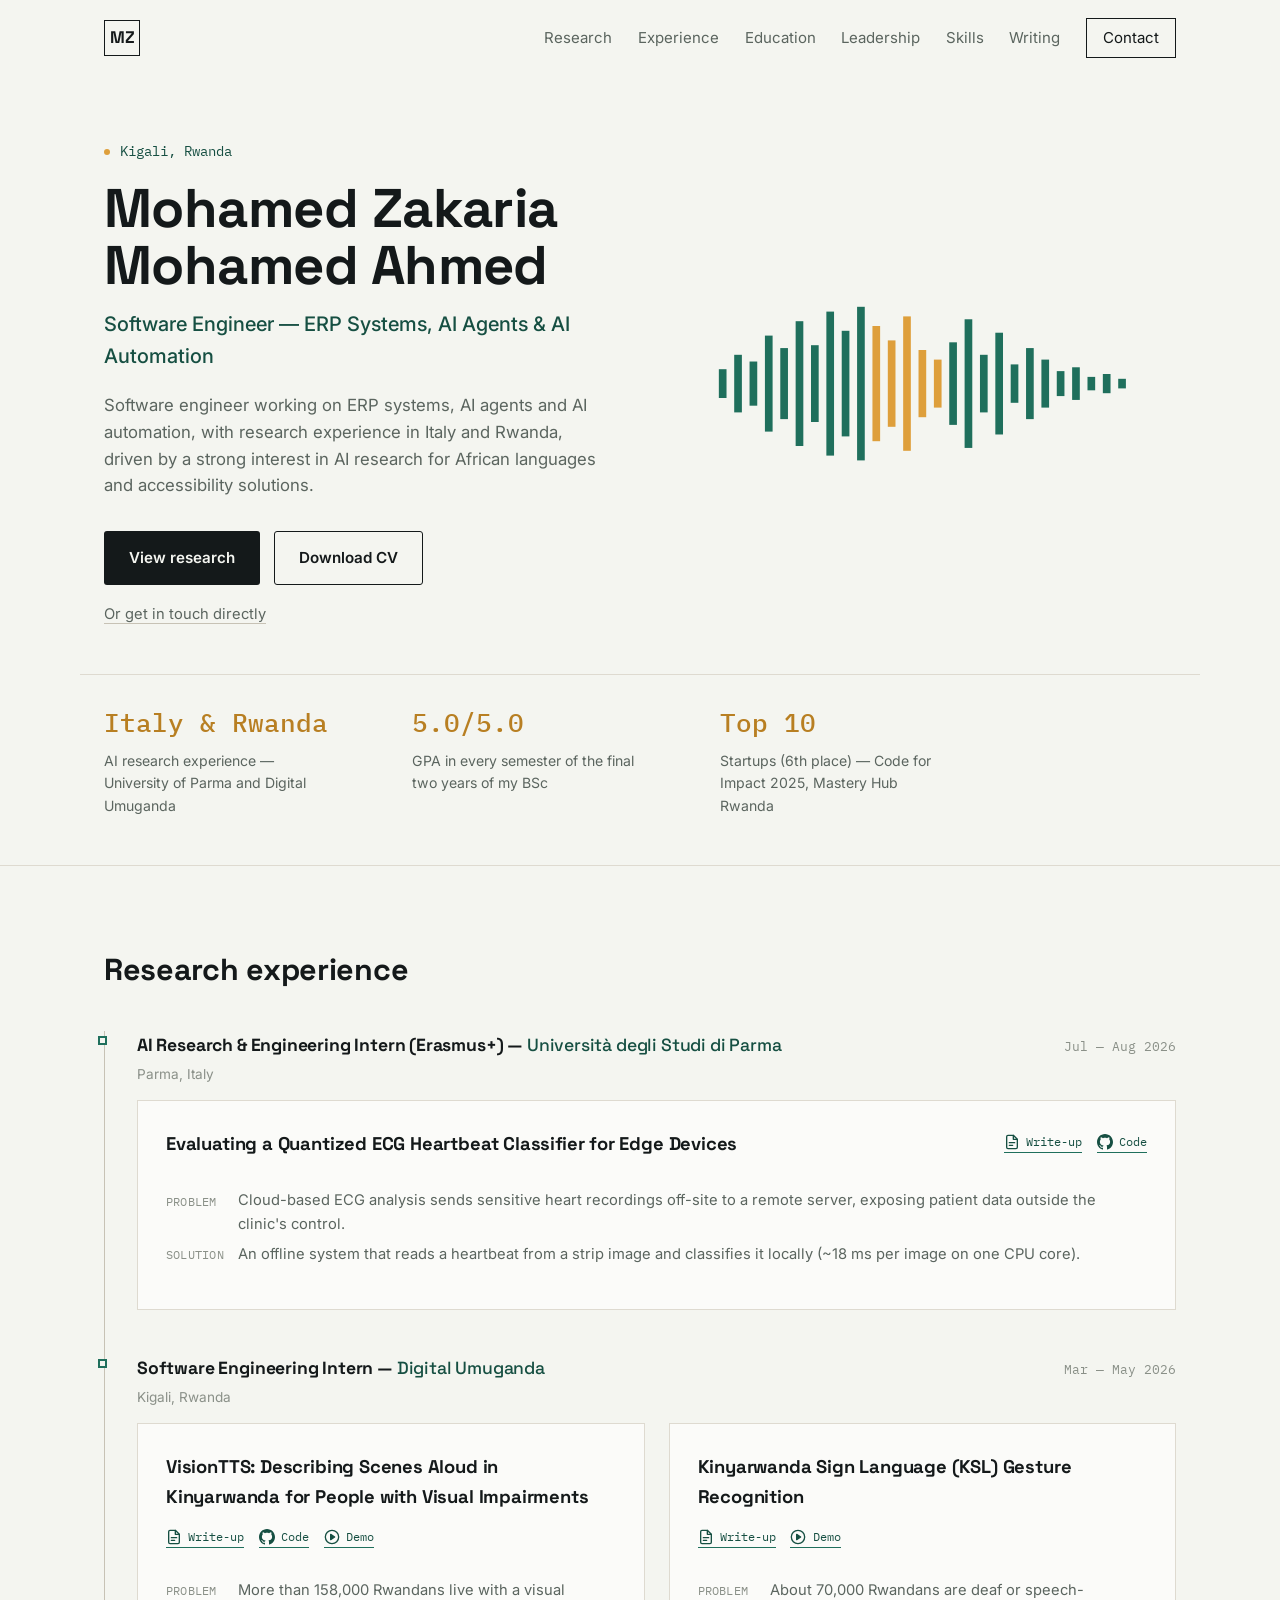
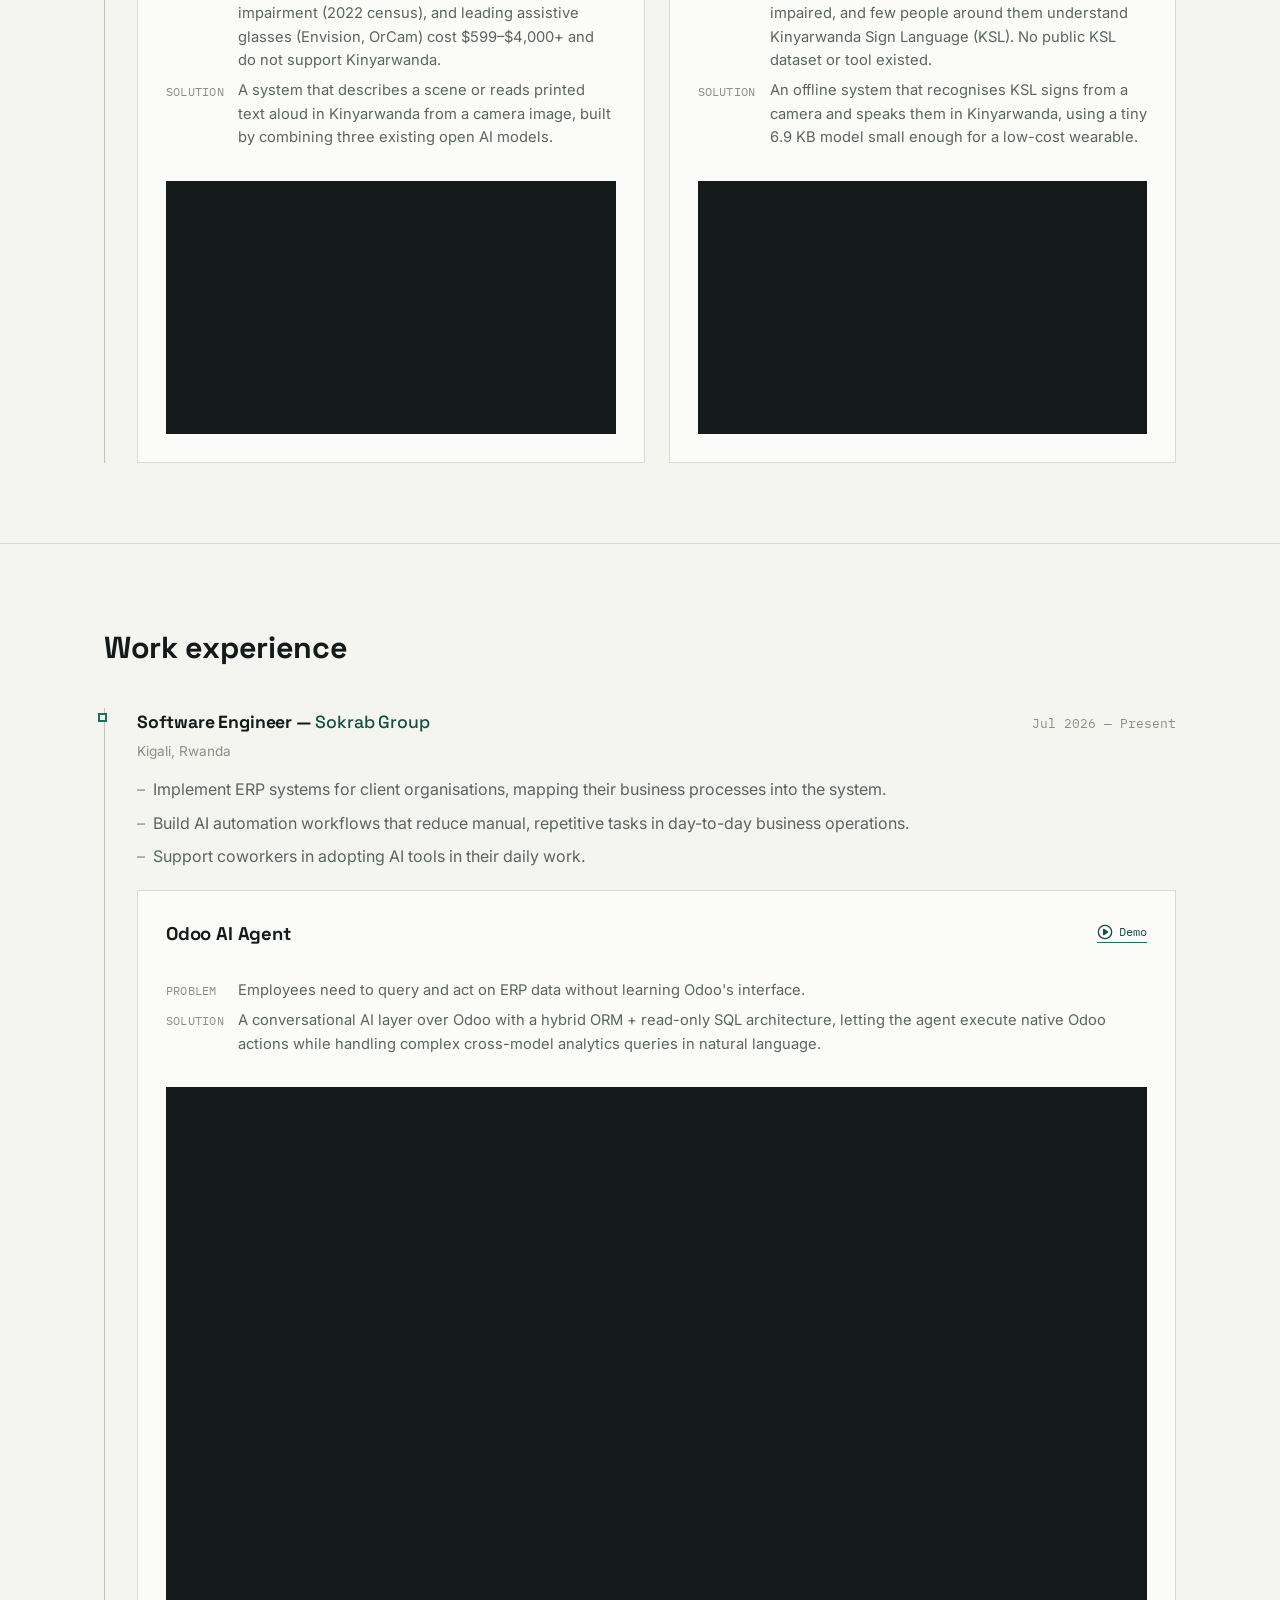
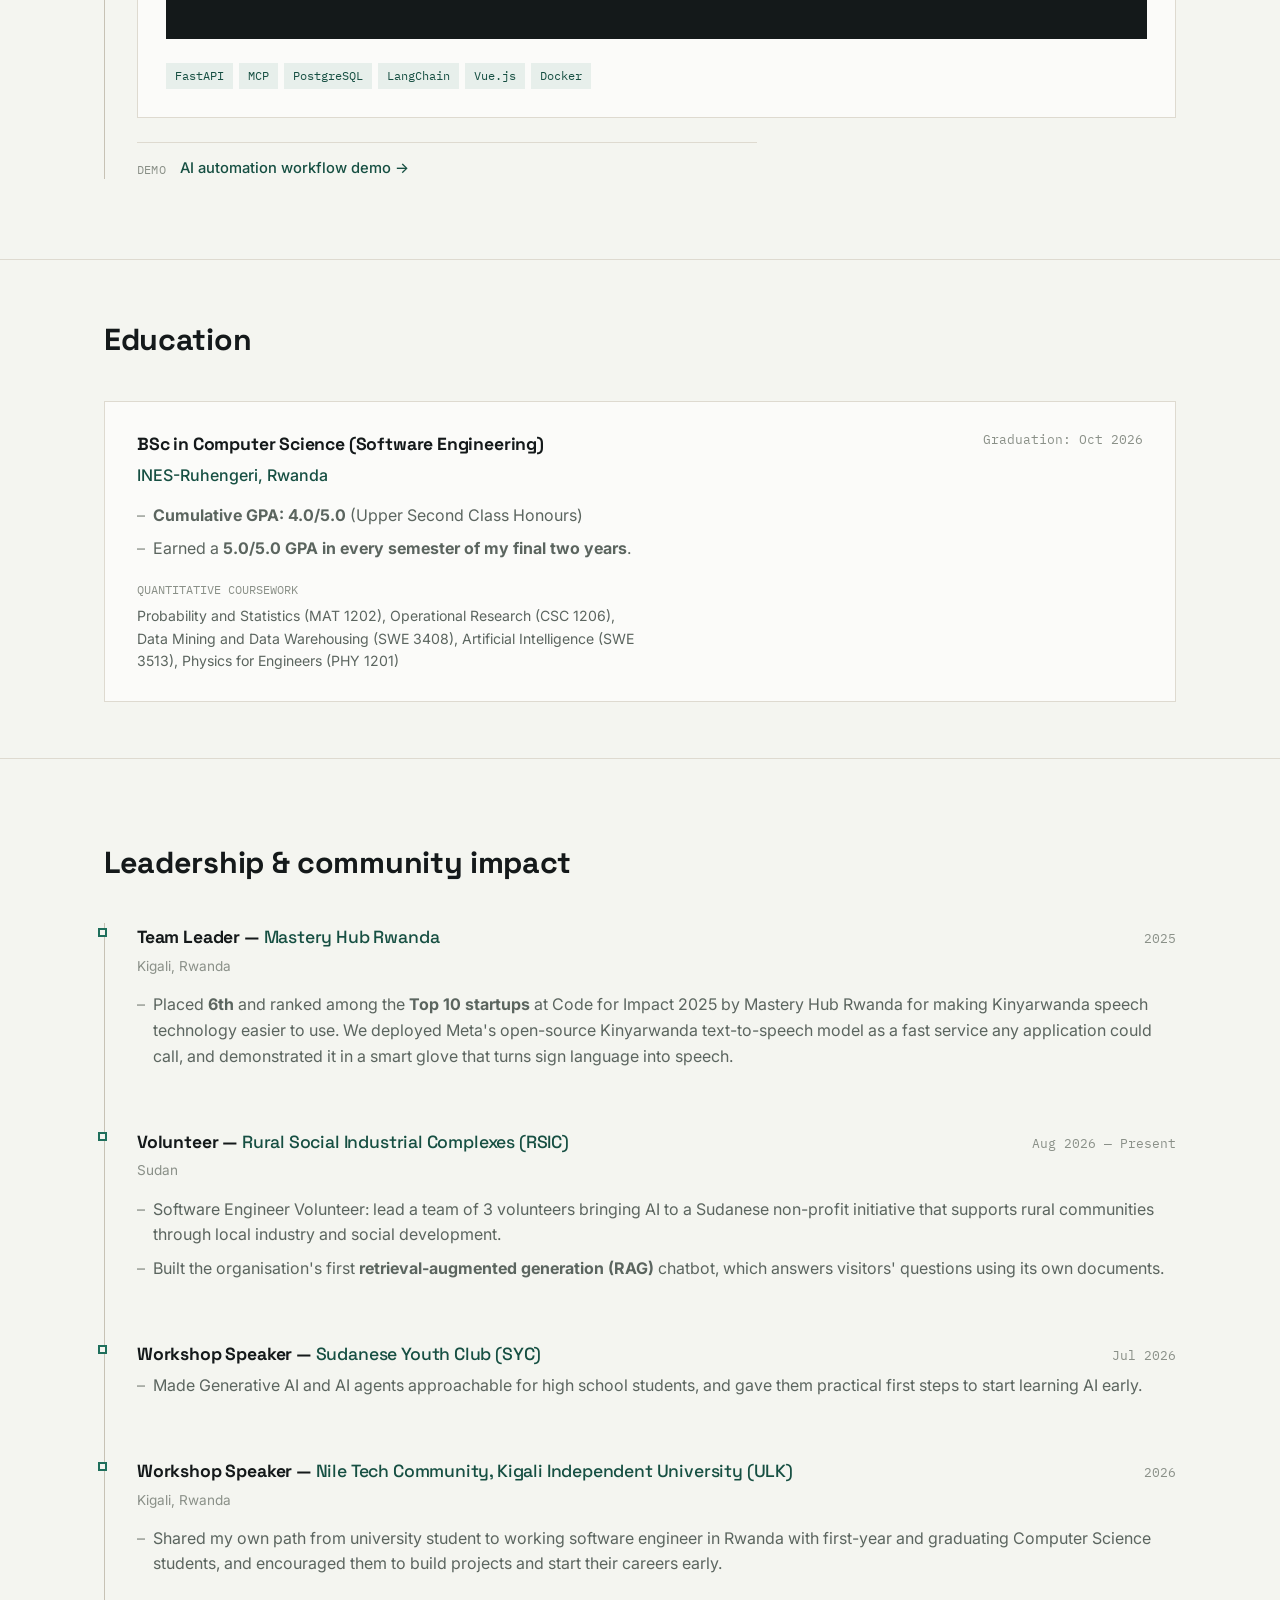
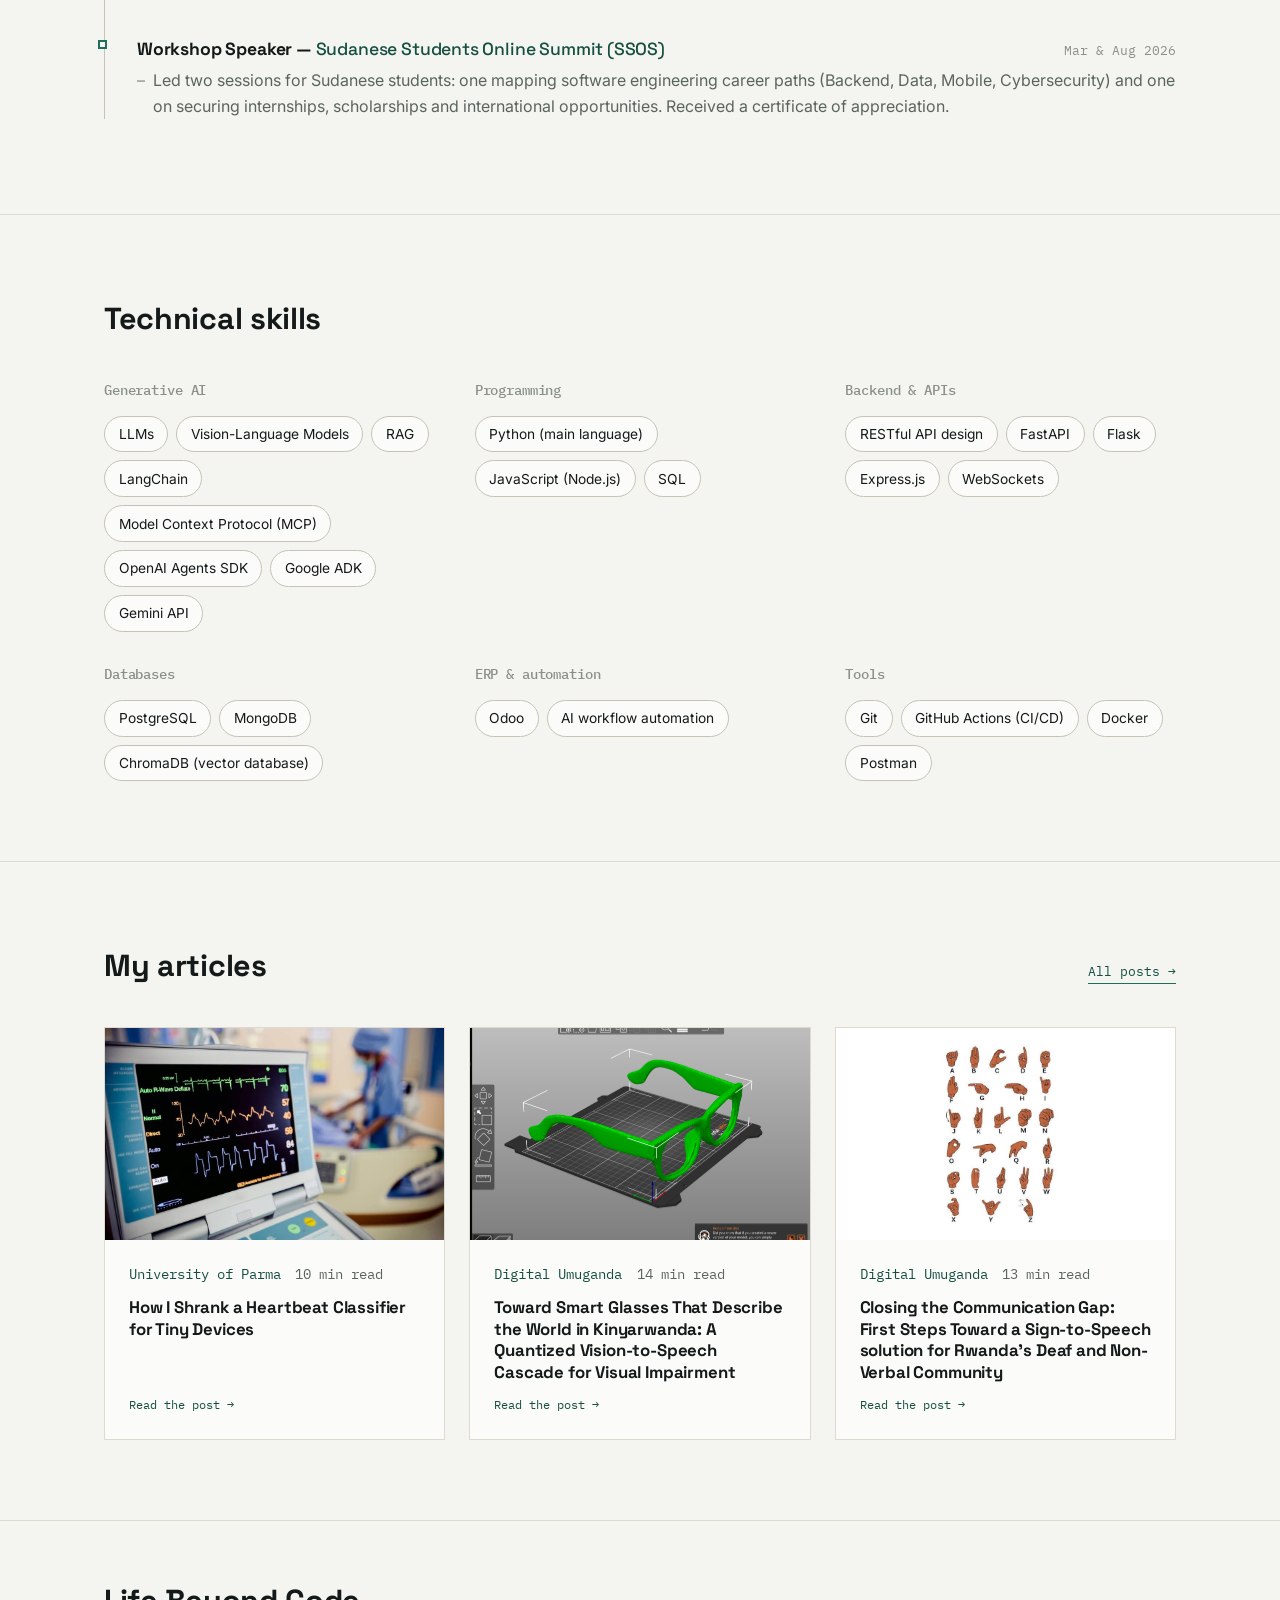
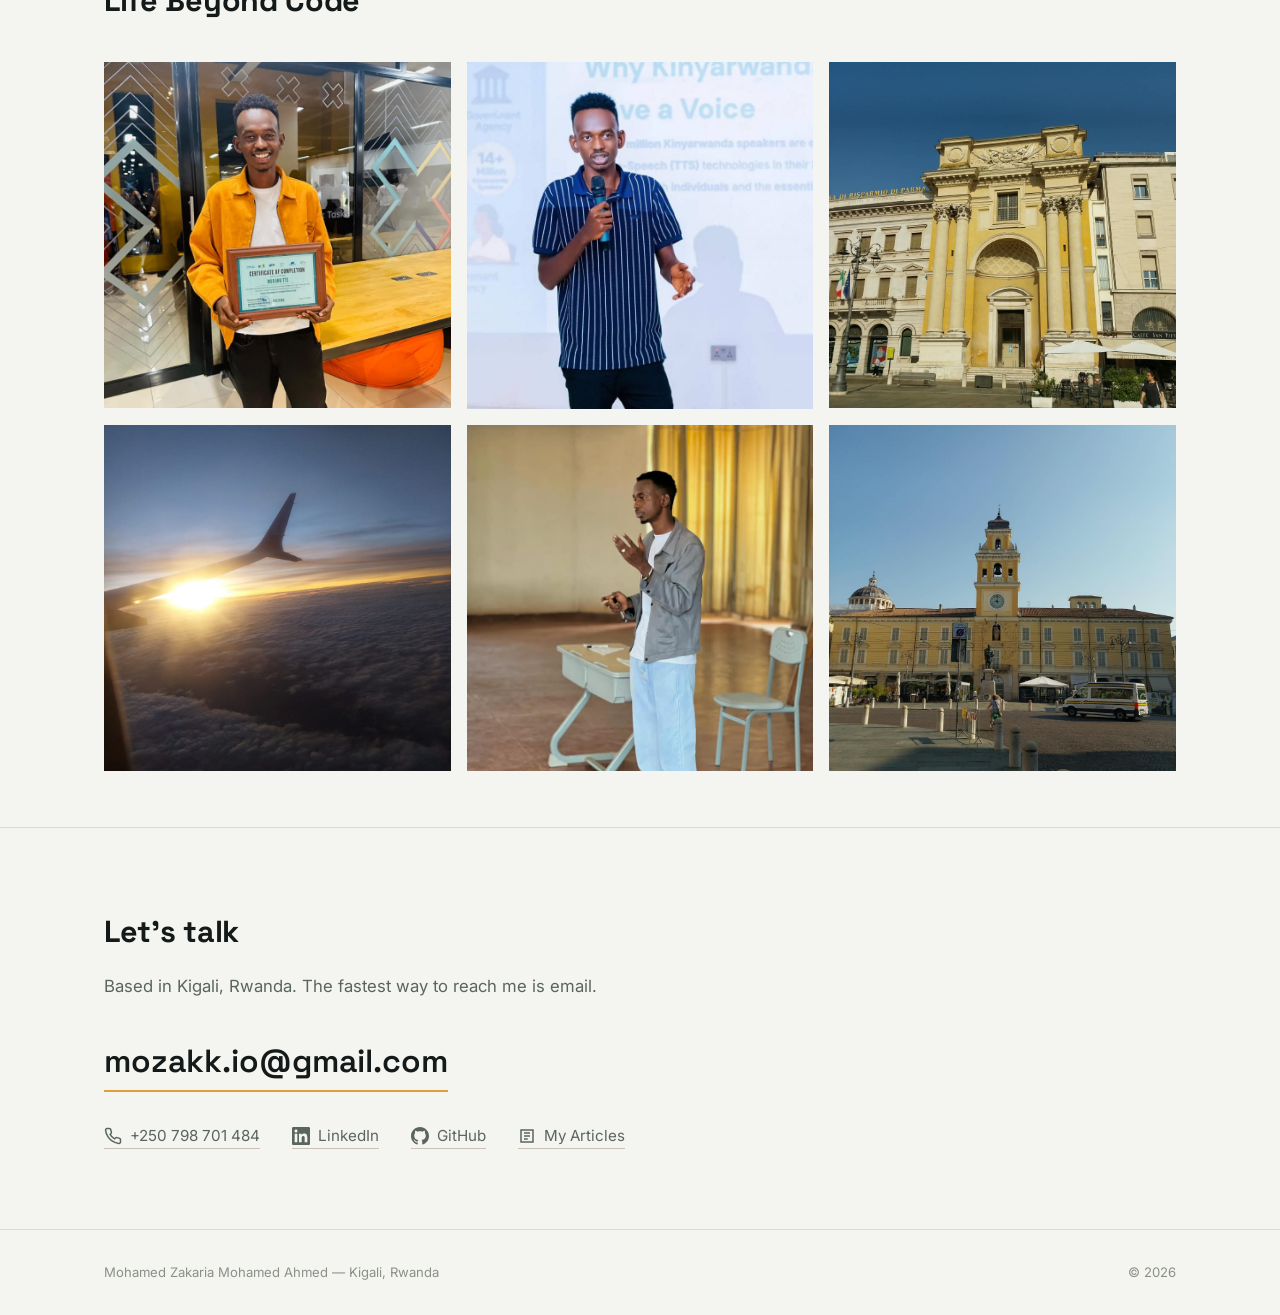
==== commit 4a0bc6ab: "refactor: remove outdated research and next steps from project descriptions" ====
--- a/index.html
+++ b/index.html
@@ -906,8 +906,6 @@
               <dl class="project-row">
                 <dt>Problem</dt><dd>Cloud-based ECG analysis sends sensitive heart recordings off-site to a remote server, exposing patient data outside the clinic's control.</dd>
                 <dt>Solution</dt><dd>An offline system that reads a heartbeat from a strip image and classifies it locally (~18 ms per image on one CPU core).</dd>
-                <dt>Research</dt><dd>Tested on 1,000 ECG images from the ECG5000 dataset: <strong>92.7% correct</strong>, though rare heartbeat types were often missed due to limited examples.</dd>
-                <dt>Next</dt><dd>Deploy on a microcontroller, a low-cost chip that could run inside a portable ECG device without a computer or internet.</dd>
               </dl>
             </article>
           </div>
@@ -931,8 +929,6 @@
               <dl class="project-row">
                 <dt>Problem</dt><dd>More than 158,000 Rwandans live with a visual impairment (2022 census), and leading assistive glasses (Envision, OrCam) cost $599–$4,000+ and do not support Kinyarwanda.</dd>
                 <dt>Solution</dt><dd>A system that describes a scene or reads printed text aloud in Kinyarwanda from a camera image, built by combining three existing open AI models.</dd>
-                <dt>Research</dt><dd>Chose compressed model versions to fit a small computer's memory. The working prototype took 31.5–43 s per answer in informal tests, which is far too slow for everyday use.</dd>
-                <dt>Next</dt><dd>Move it onto low-cost smart glasses (3D parts designed, not yet built) so it works offline, make it faster, and measure its quality with standard tests.</dd>
               </dl>
               <div class="video-embed">
                 <iframe src="https://www.youtube.com/embed/PjjrJgnLv74?si=WTX_MVe2WaNV8cxO" title="VisionTTS demo video" loading="lazy" allow="accelerometer; autoplay; clipboard-write; encrypted-media; gyroscope; picture-in-picture; web-share" referrerpolicy="strict-origin-when-cross-origin" allowfullscreen></iframe>
@@ -950,8 +946,6 @@
               <dl class="project-row">
                 <dt>Problem</dt><dd>About 70,000 Rwandans are deaf or speech-impaired, and few people around them understand Kinyarwanda Sign Language (KSL). No public KSL dataset or tool existed.</dd>
                 <dt>Solution</dt><dd>An offline system that recognises KSL signs from a camera and speaks them in Kinyarwanda, using a tiny 6.9 KB model small enough for a low-cost wearable.</dd>
-                <dt>Research</dt><dd>Recorded 36,373 examples of 10 signs myself and trained the model on hand shape alone: <strong>~98.5% correct</strong>, likely optimistic since test and training frames came from the same recordings.</dd>
-                <dt>Next</dt><dd>Recognise signs that use movement or both hands, and fit the model into a wearable smart glove.</dd>
               </dl>
               <div class="video-embed">
                 <iframe src="https://www.youtube.com/embed/-rzLZ2ggkmw?si=F8b-JdRzTFGaJLxC" title="Kinyarwanda Sign Language recognition demo video" loading="lazy" allow="accelerometer; autoplay; clipboard-write; encrypted-media; gyroscope; picture-in-picture; web-share" referrerpolicy="strict-origin-when-cross-origin" allowfullscreen></iframe>
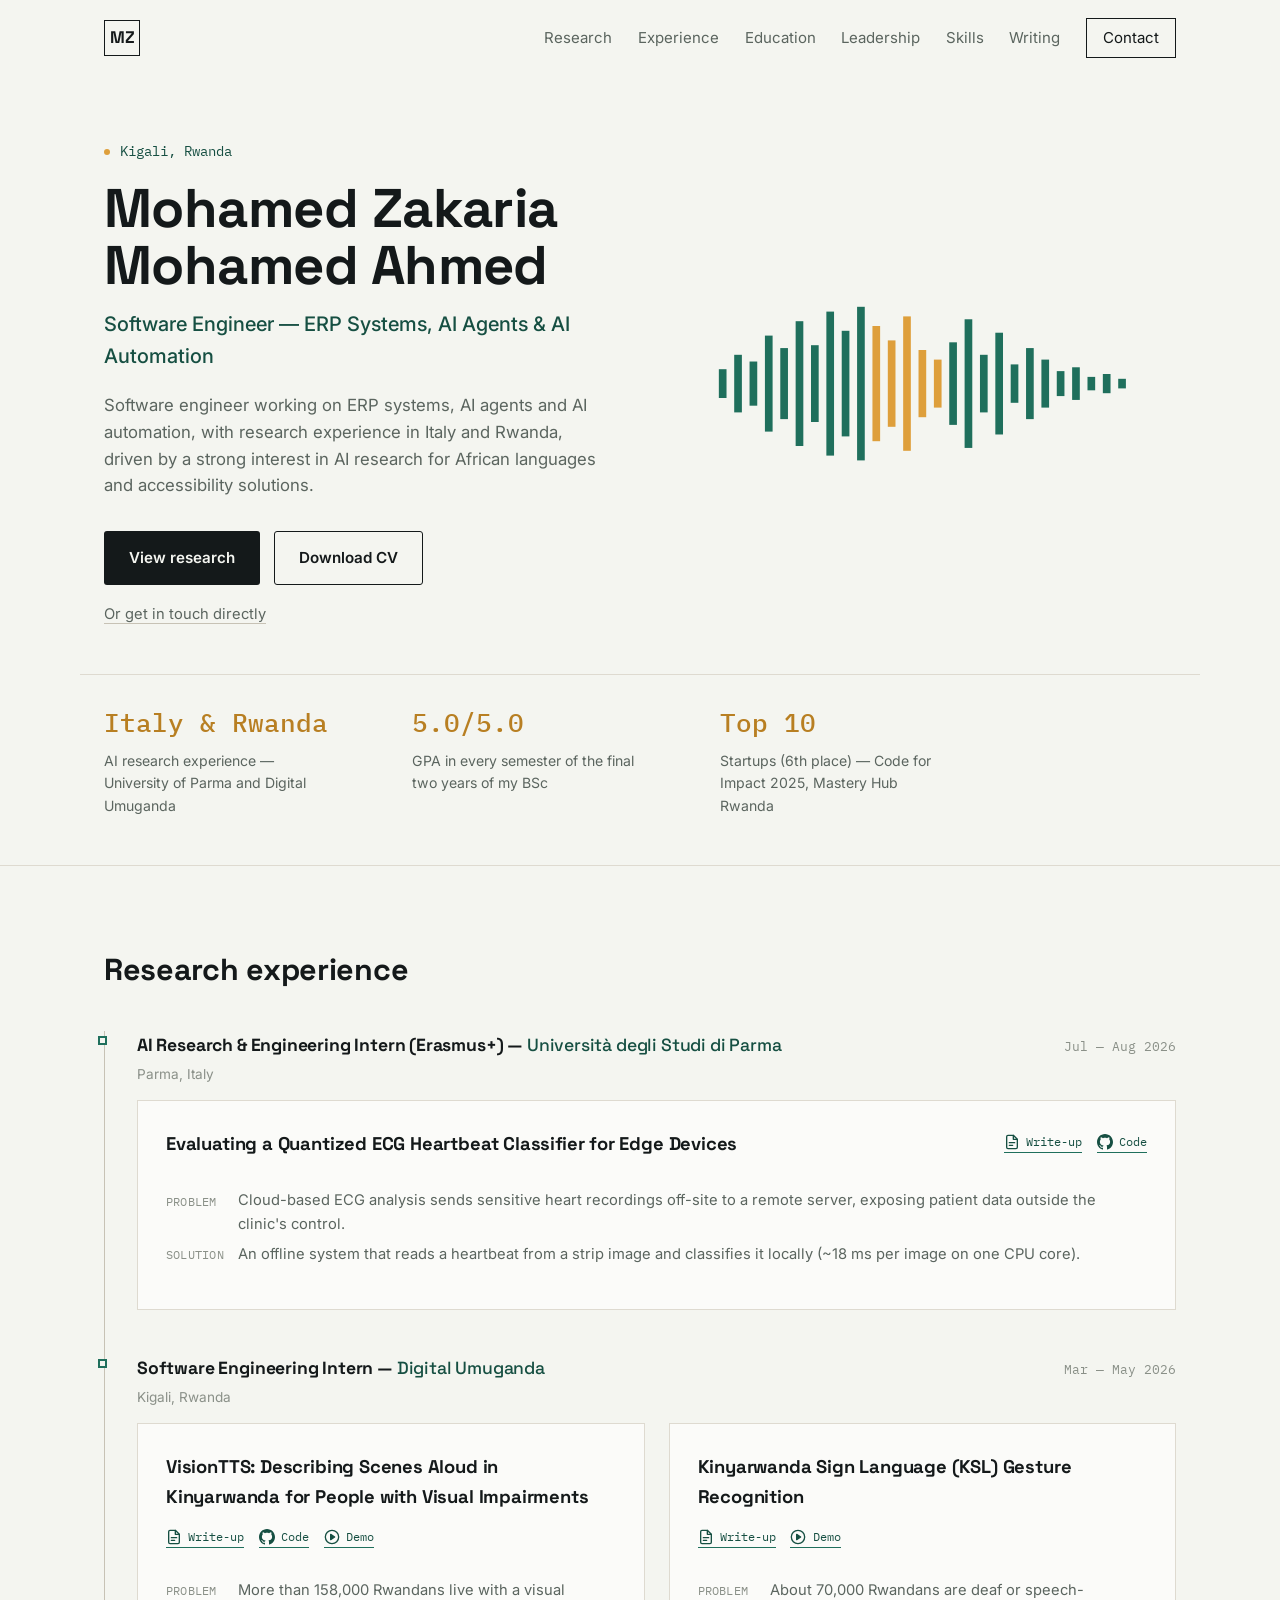
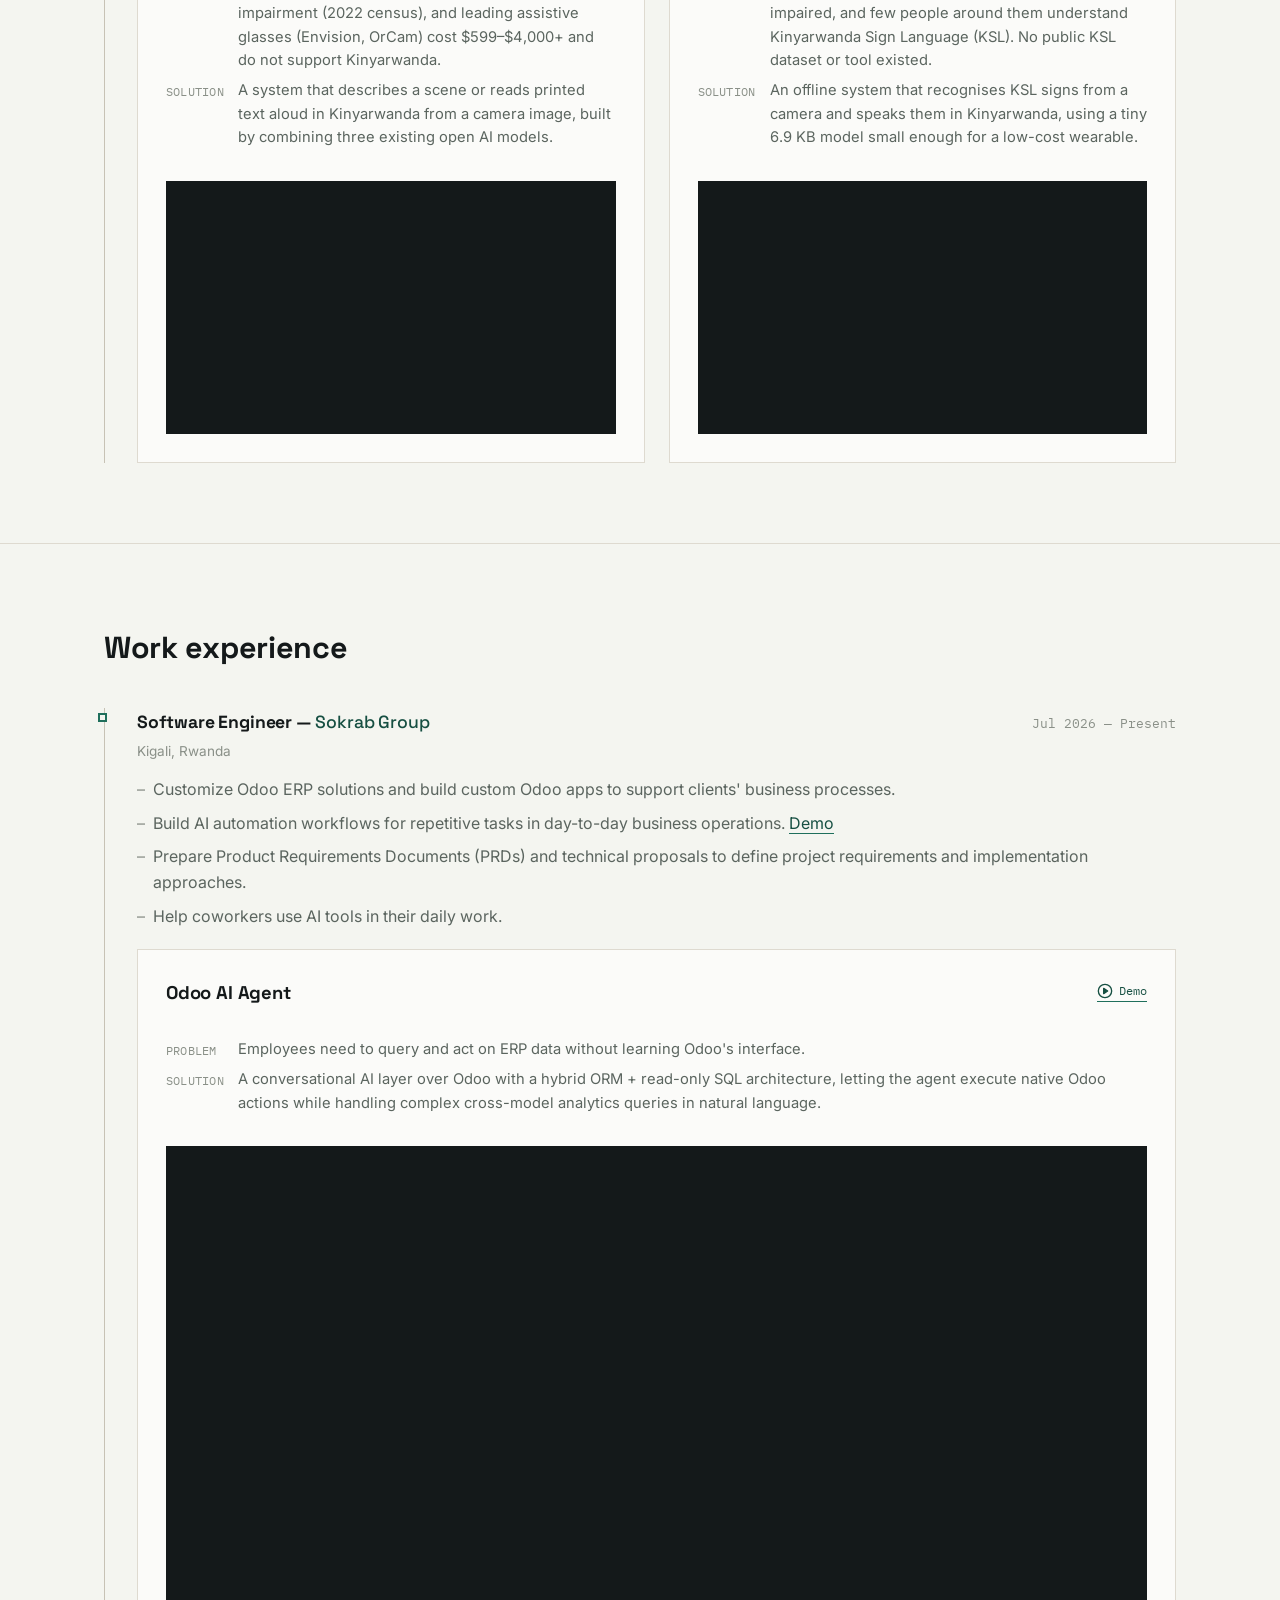
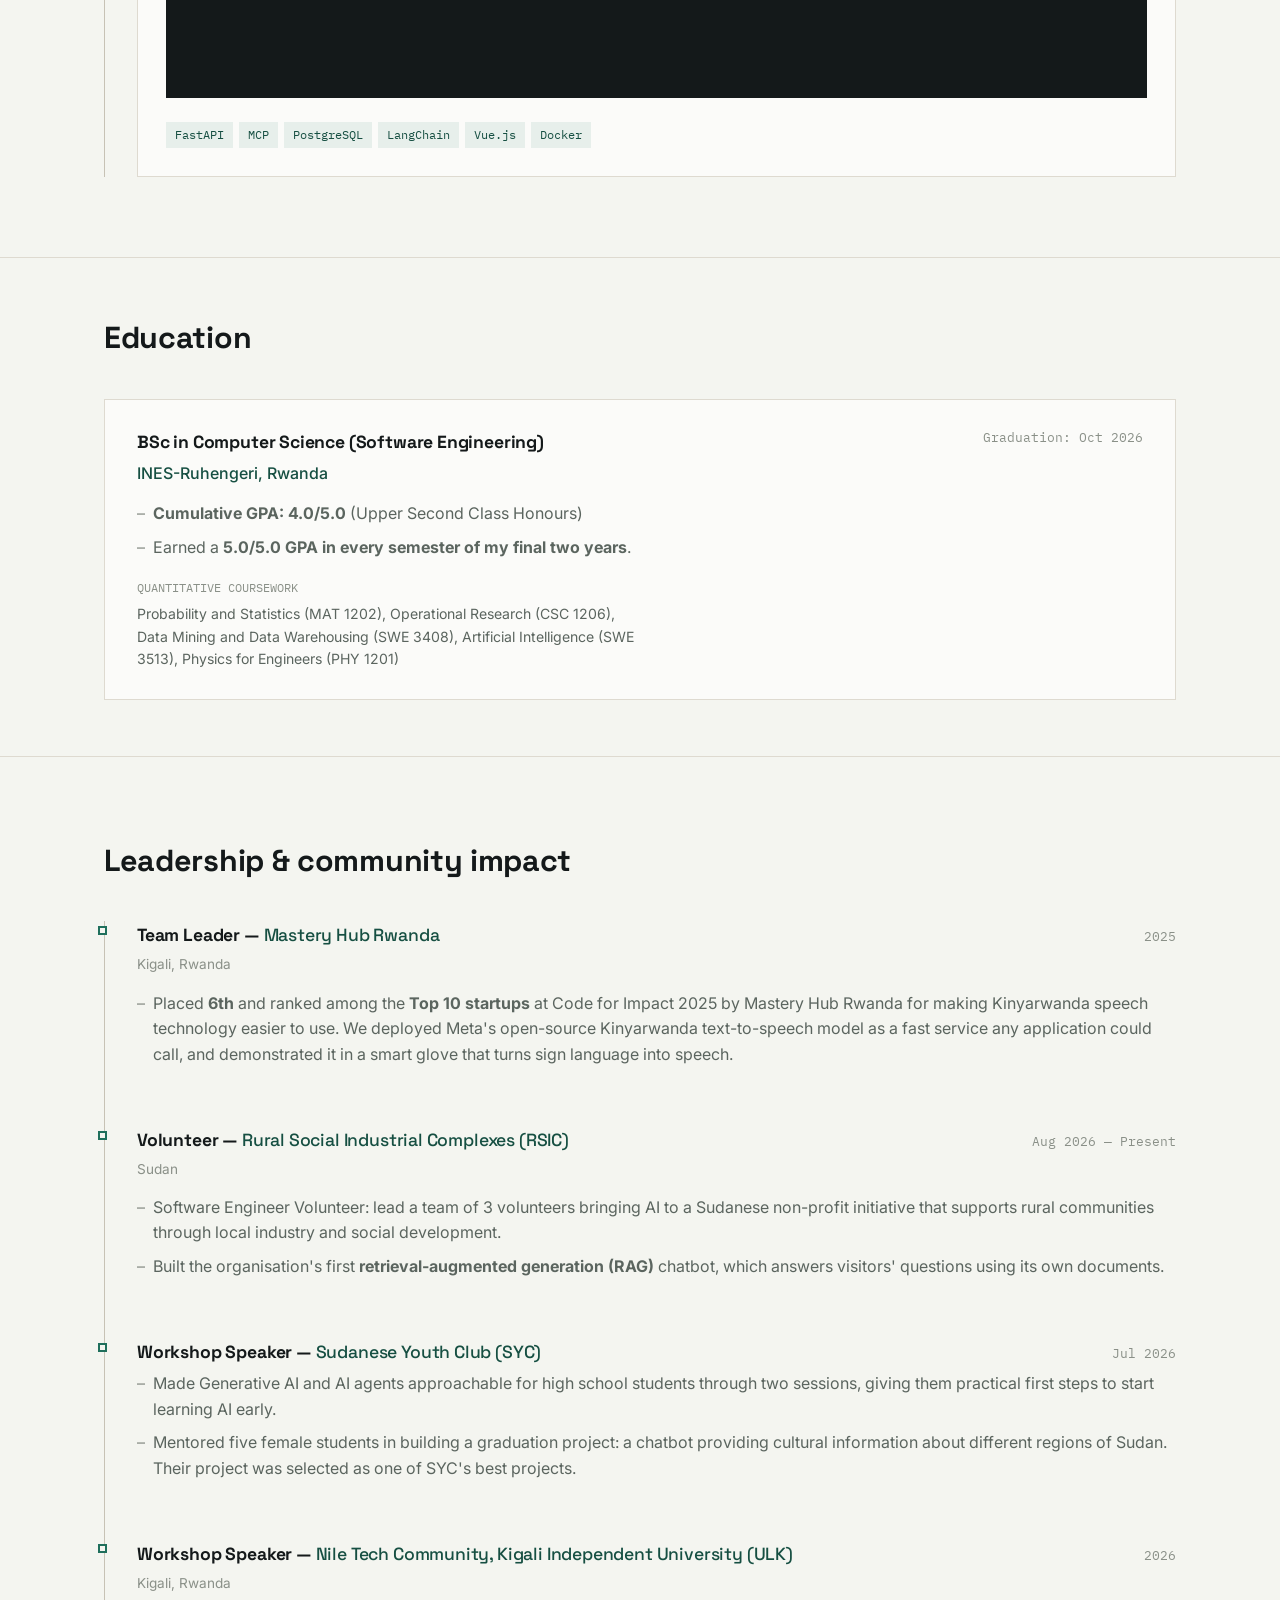
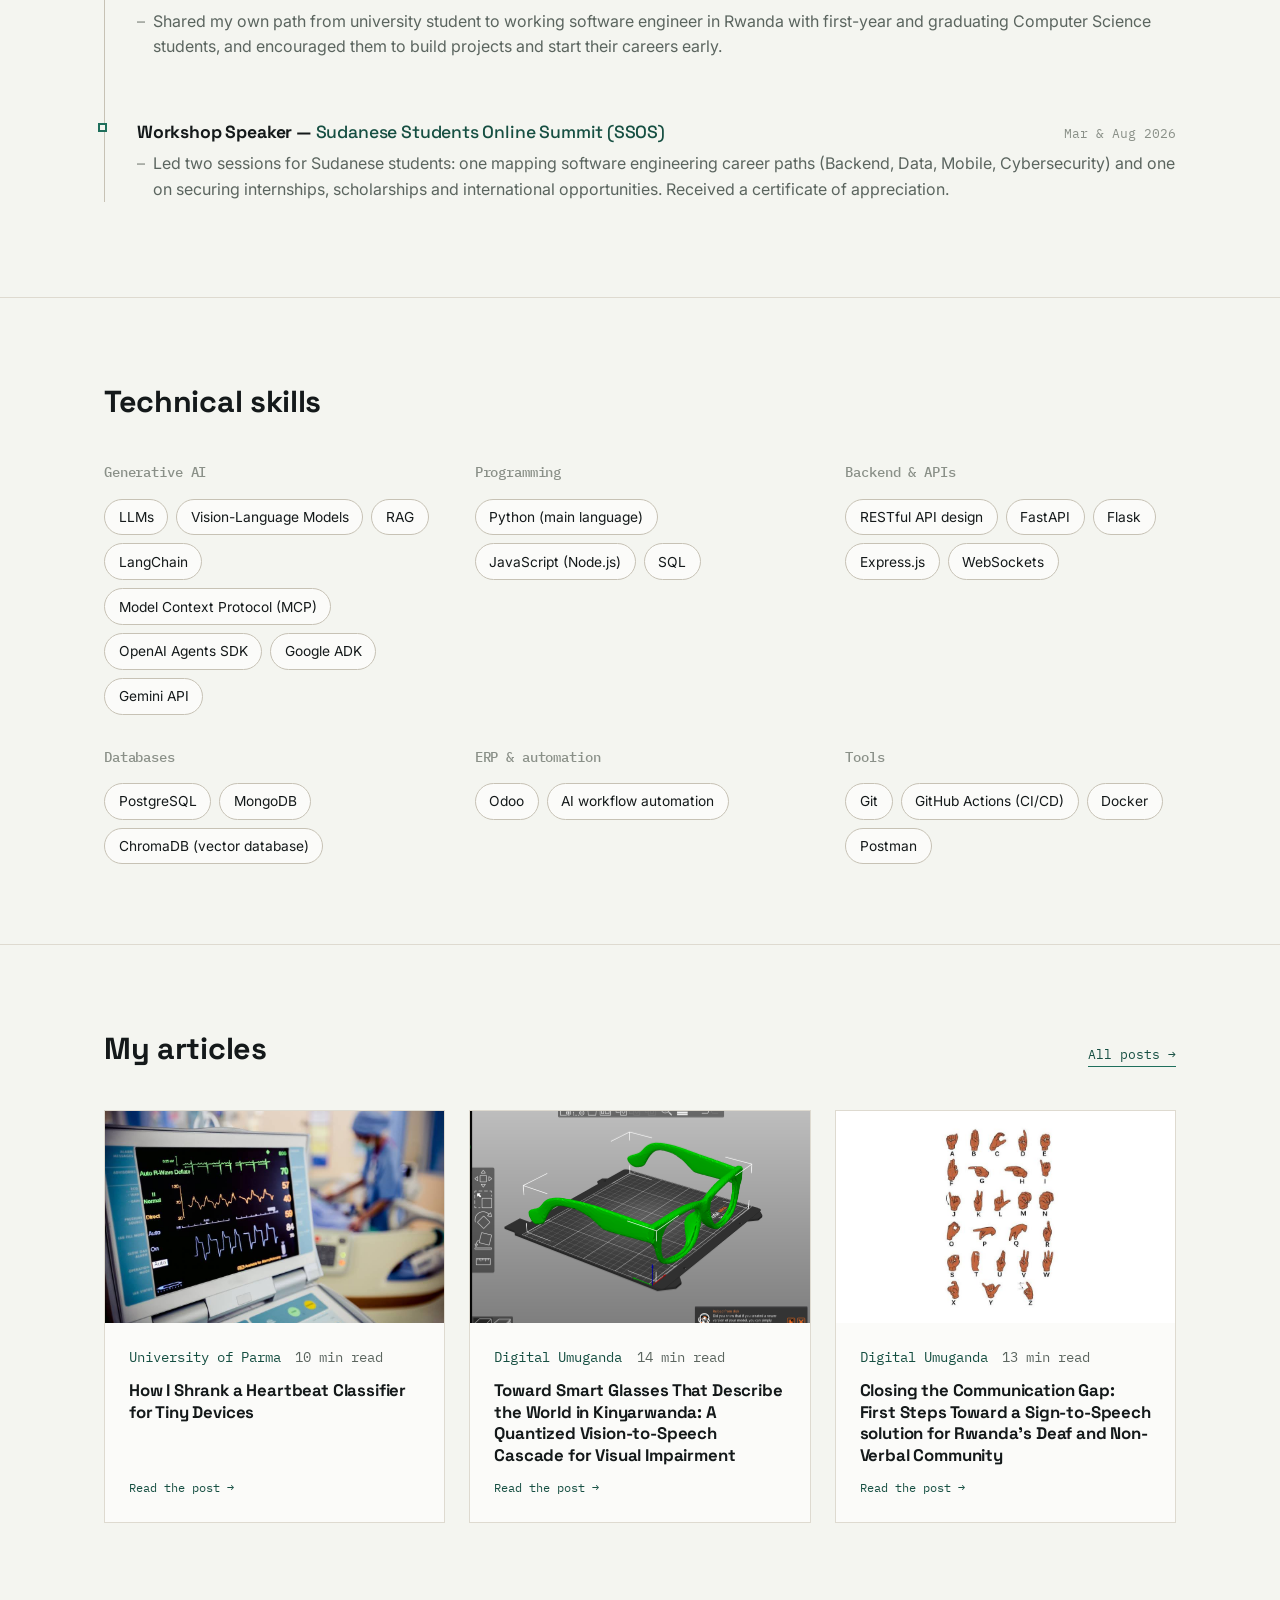
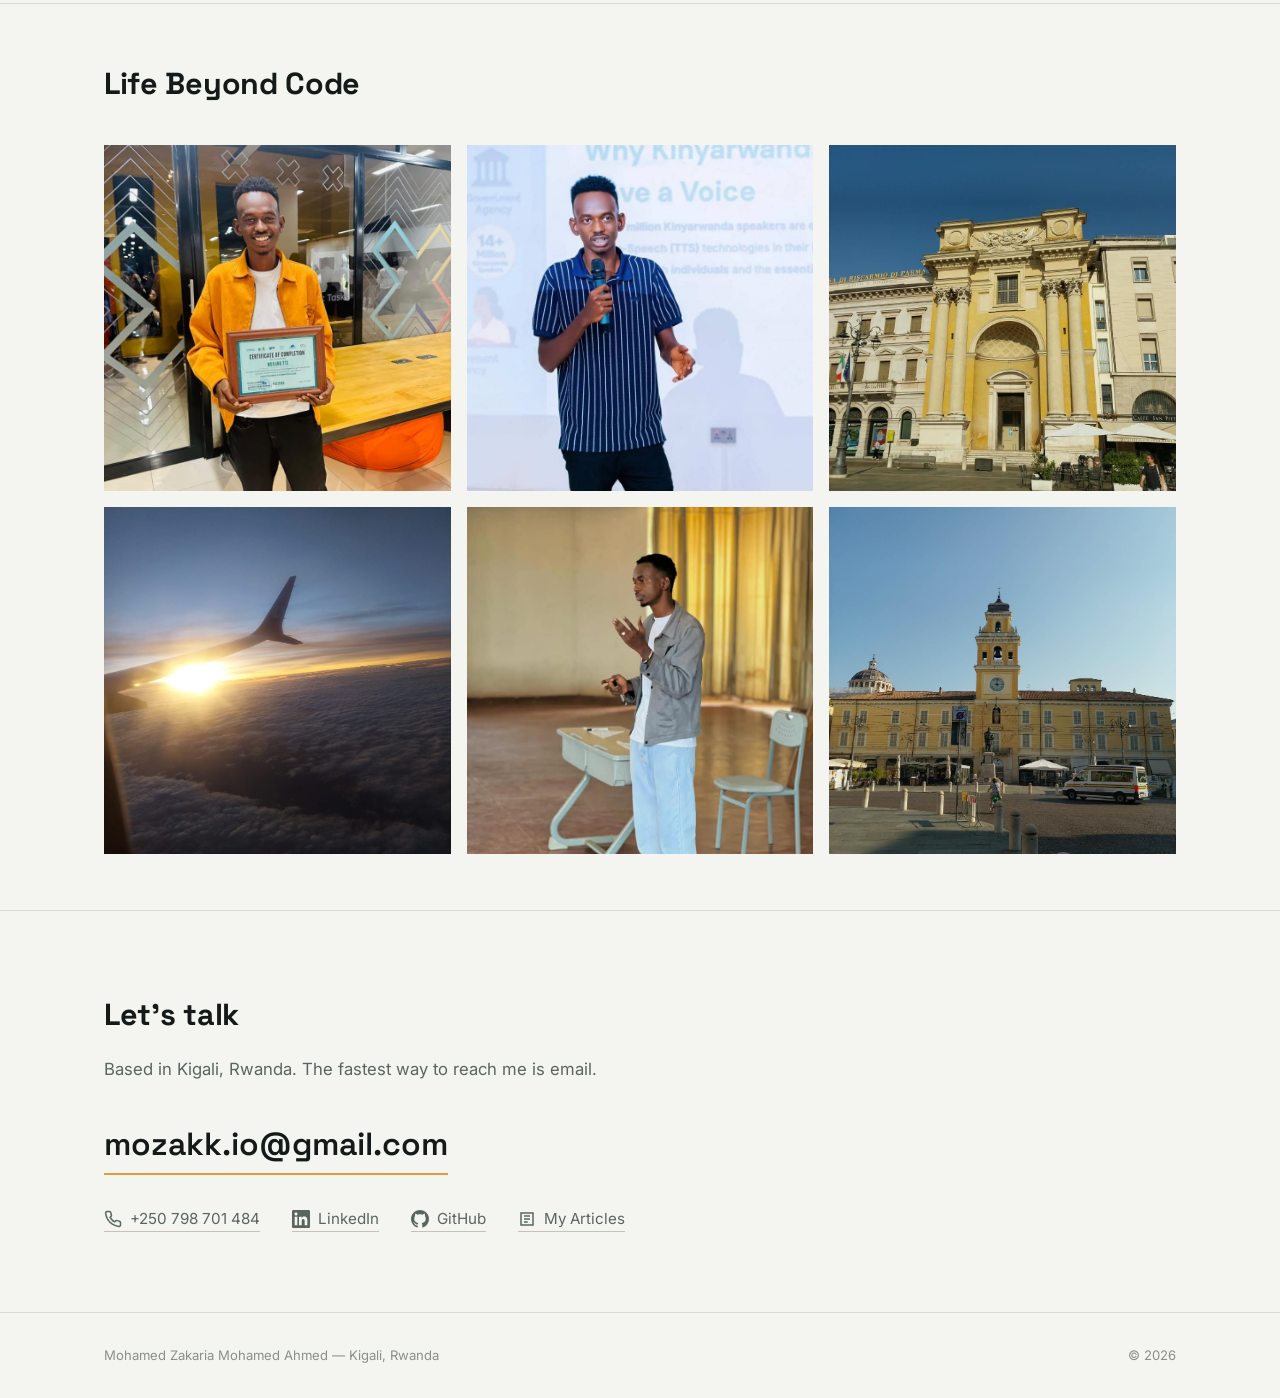
==== commit 520c032a: "refactor: update role points and enhance demo link in portfolio" ====
--- a/index.html
+++ b/index.html
@@ -643,6 +643,8 @@
     color:var(--ink-faint);
   }
   .role-points li:last-child{ margin-bottom:0; }
+  .role-points a{ color:var(--teal-dark); border-bottom:1px solid var(--teal); }
+  .role-points a:hover{ color:var(--amber-dark); border-color:var(--amber-dark); }
 
   /* Education */
   .edu-card{
@@ -968,9 +970,10 @@
           </div>
           <p class="role-loc">Kigali, Rwanda</p>
           <ul class="role-points">
-            <li>Implement ERP systems for client organisations, mapping their business processes into the system.</li>
-            <li>Build AI automation workflows that reduce manual, repetitive tasks in day-to-day business operations.</li>
-            <li>Support coworkers in adopting AI tools in their daily work.</li>
+            <li>Customize Odoo ERP solutions and build custom Odoo apps to support clients' business processes.</li>
+            <li>Build AI automation workflows for repetitive tasks in day-to-day business operations. <a href="https://drive.google.com/file/d/10Wc29auXZUcPPLZ325033G_gP6L7EnPB/view?usp=sharing">Demo</a></li>
+            <li>Prepare Product Requirements Documents (PRDs) and technical proposals to define project requirements and implementation approaches.</li>
+            <li>Help coworkers use AI tools in their daily work.</li>
           </ul>
           <div class="role-projects">
             <article class="project-card" id="project-odoo-agent">
@@ -992,12 +995,6 @@
               </div>
             </article>
           </div>
-          <div class="article-links">
-            <span class="article-label">Demo</span>
-            <div class="article-list">
-              <a href="https://drive.google.com/file/d/10Wc29auXZUcPPLZ325033G_gP6L7EnPB/view?usp=sharing">AI automation workflow demo →</a>
-            </div>
-          </div>
         </li>
       </ol>
     </div>
@@ -1055,7 +1052,8 @@
             <span class="role-date">Jul 2026</span>
           </div>
           <ul class="role-points">
-            <li>Made Generative AI and AI agents approachable for high school students, and gave them practical first steps to start learning AI early.</li>
+            <li>Made Generative AI and AI agents approachable for high school students through two sessions, giving them practical first steps to start learning AI early.</li>
+            <li>Mentored five female students in building a graduation project: a chatbot providing cultural information about different regions of Sudan. Their project was selected as one of SYC's best projects.</li>
           </ul>
         </li>
         <li>
